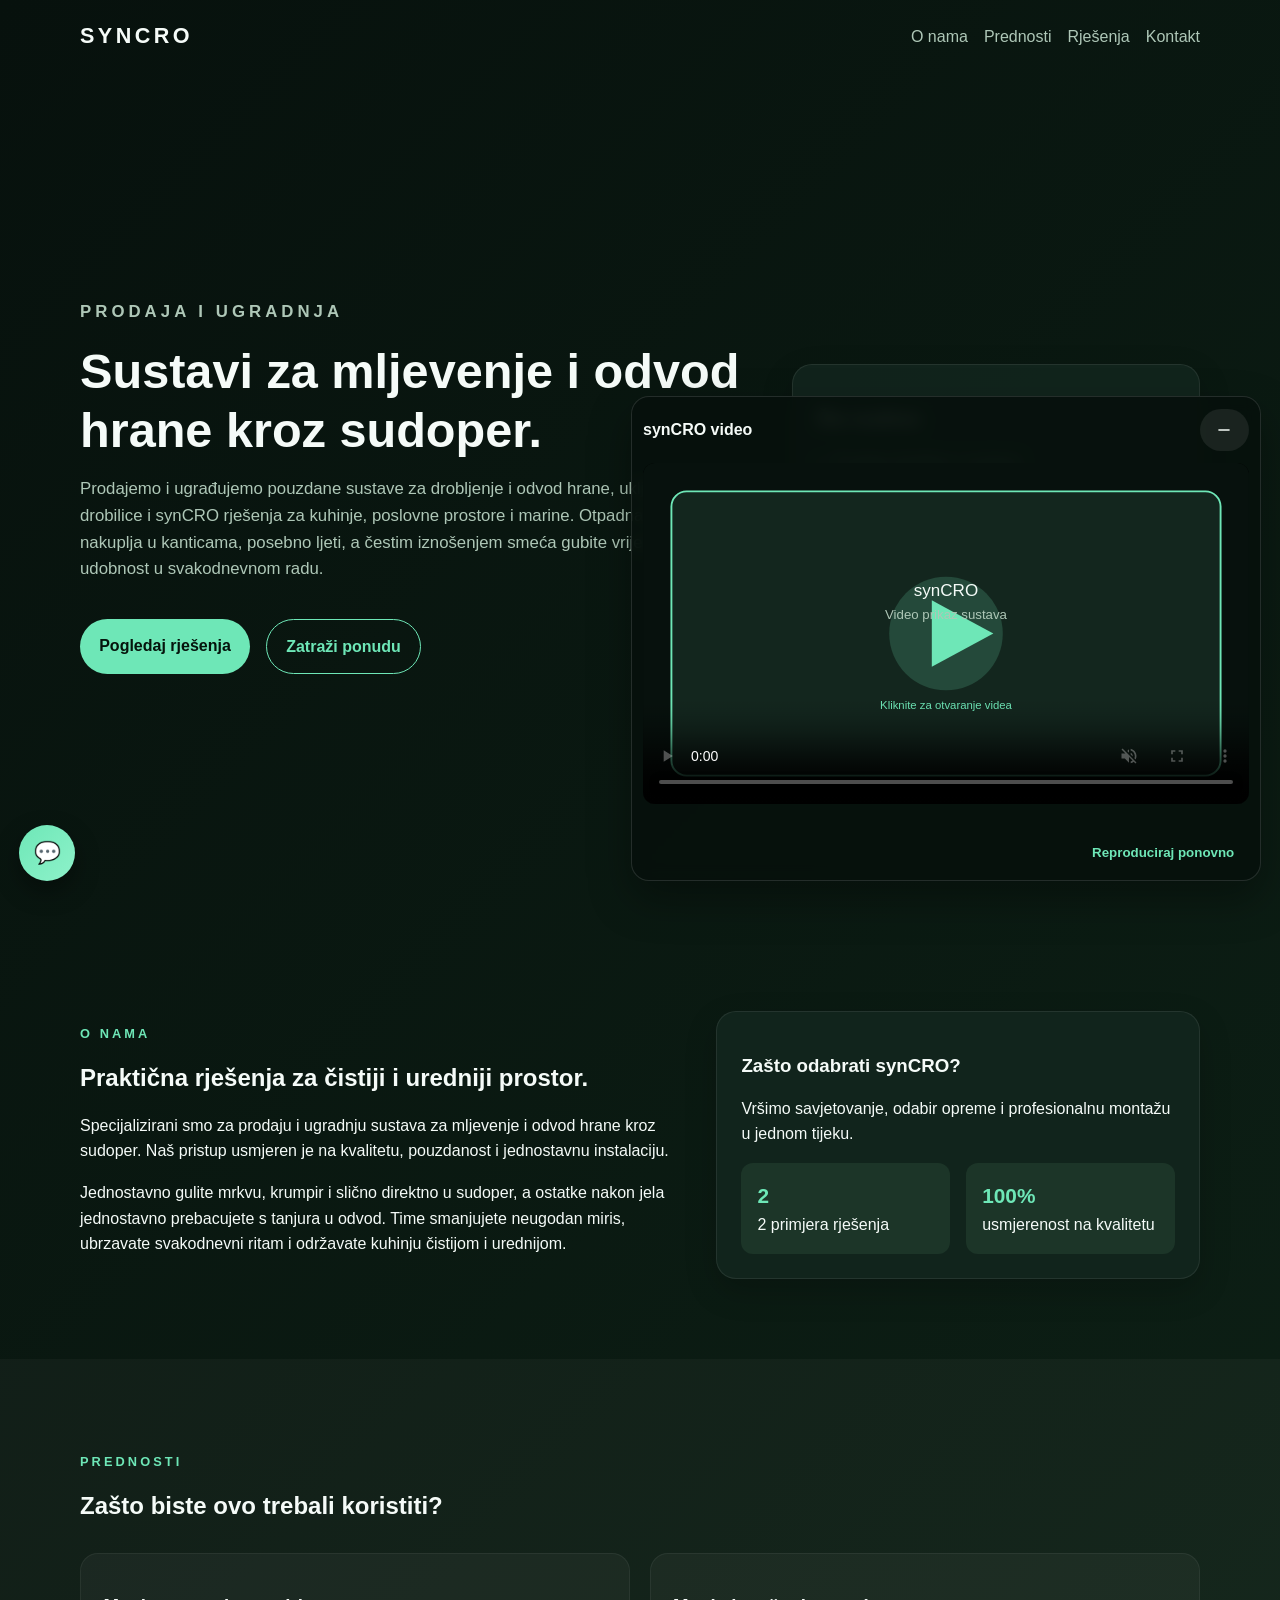
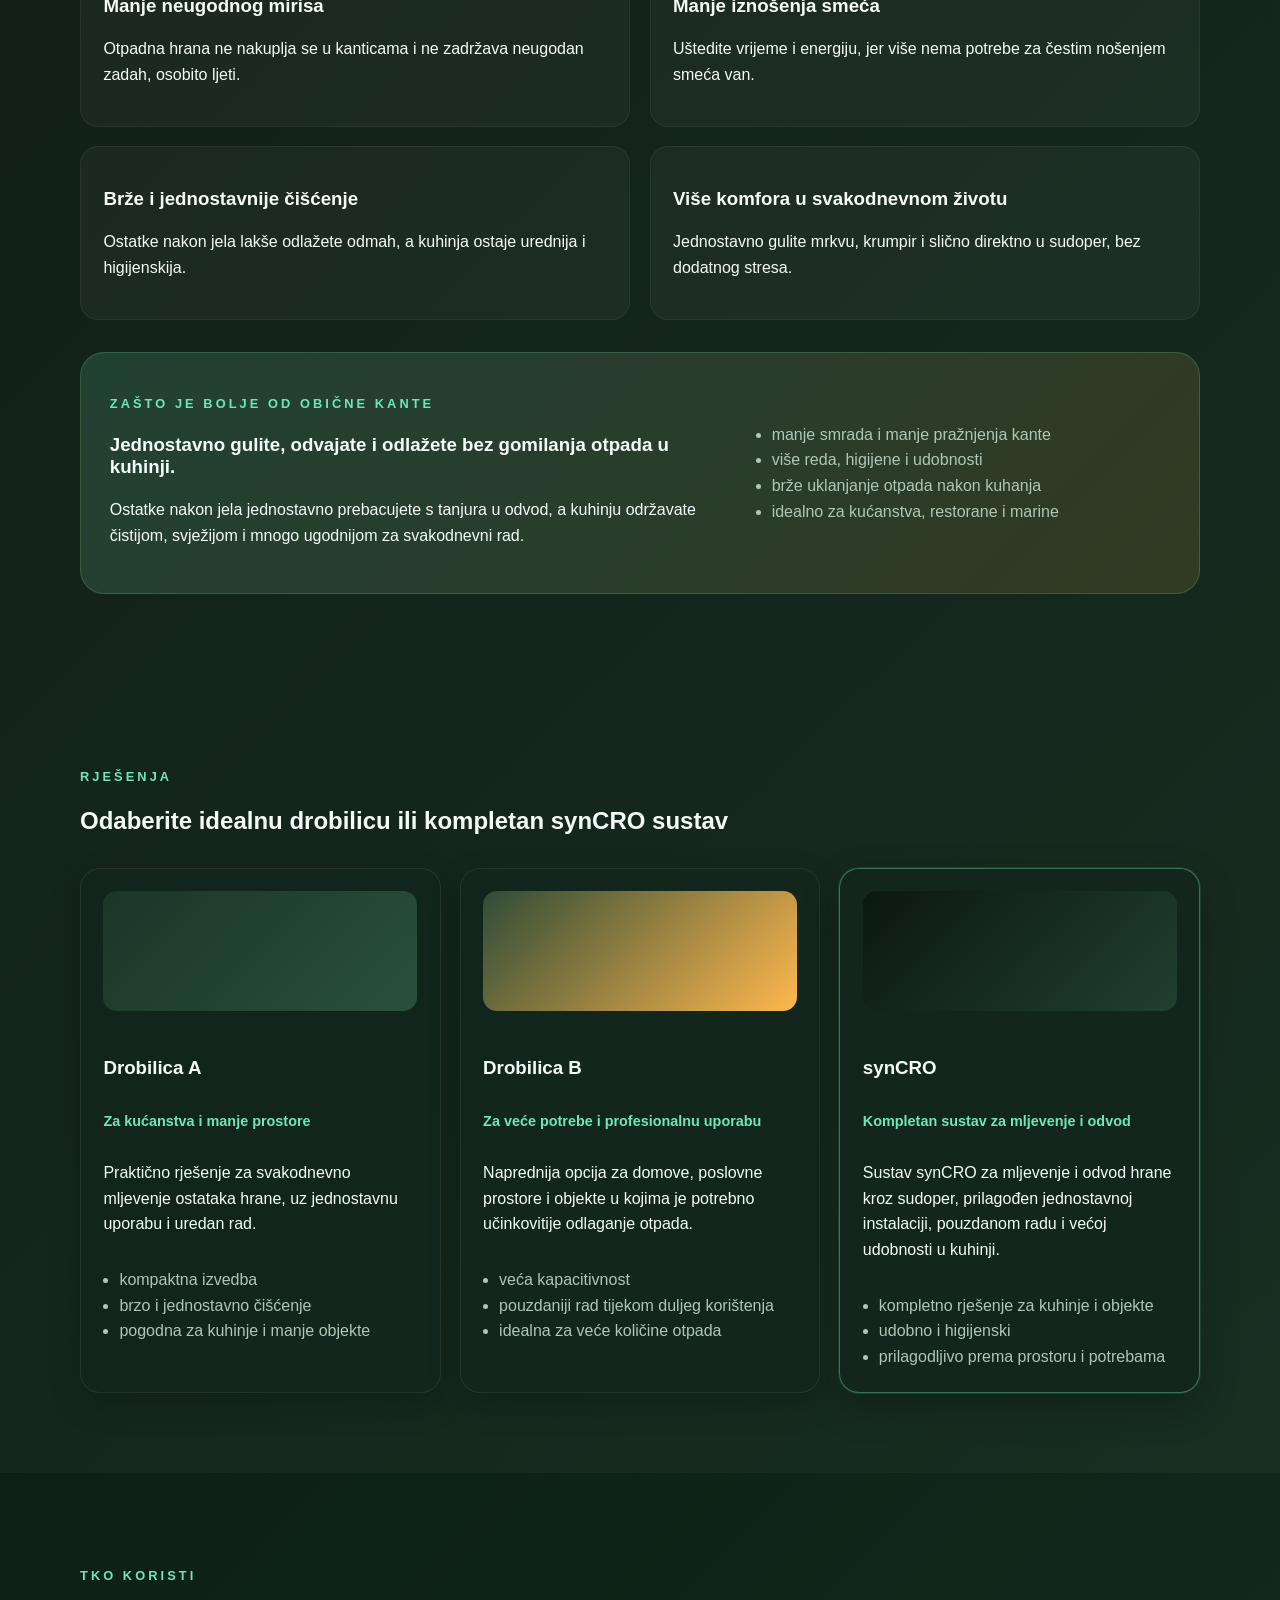
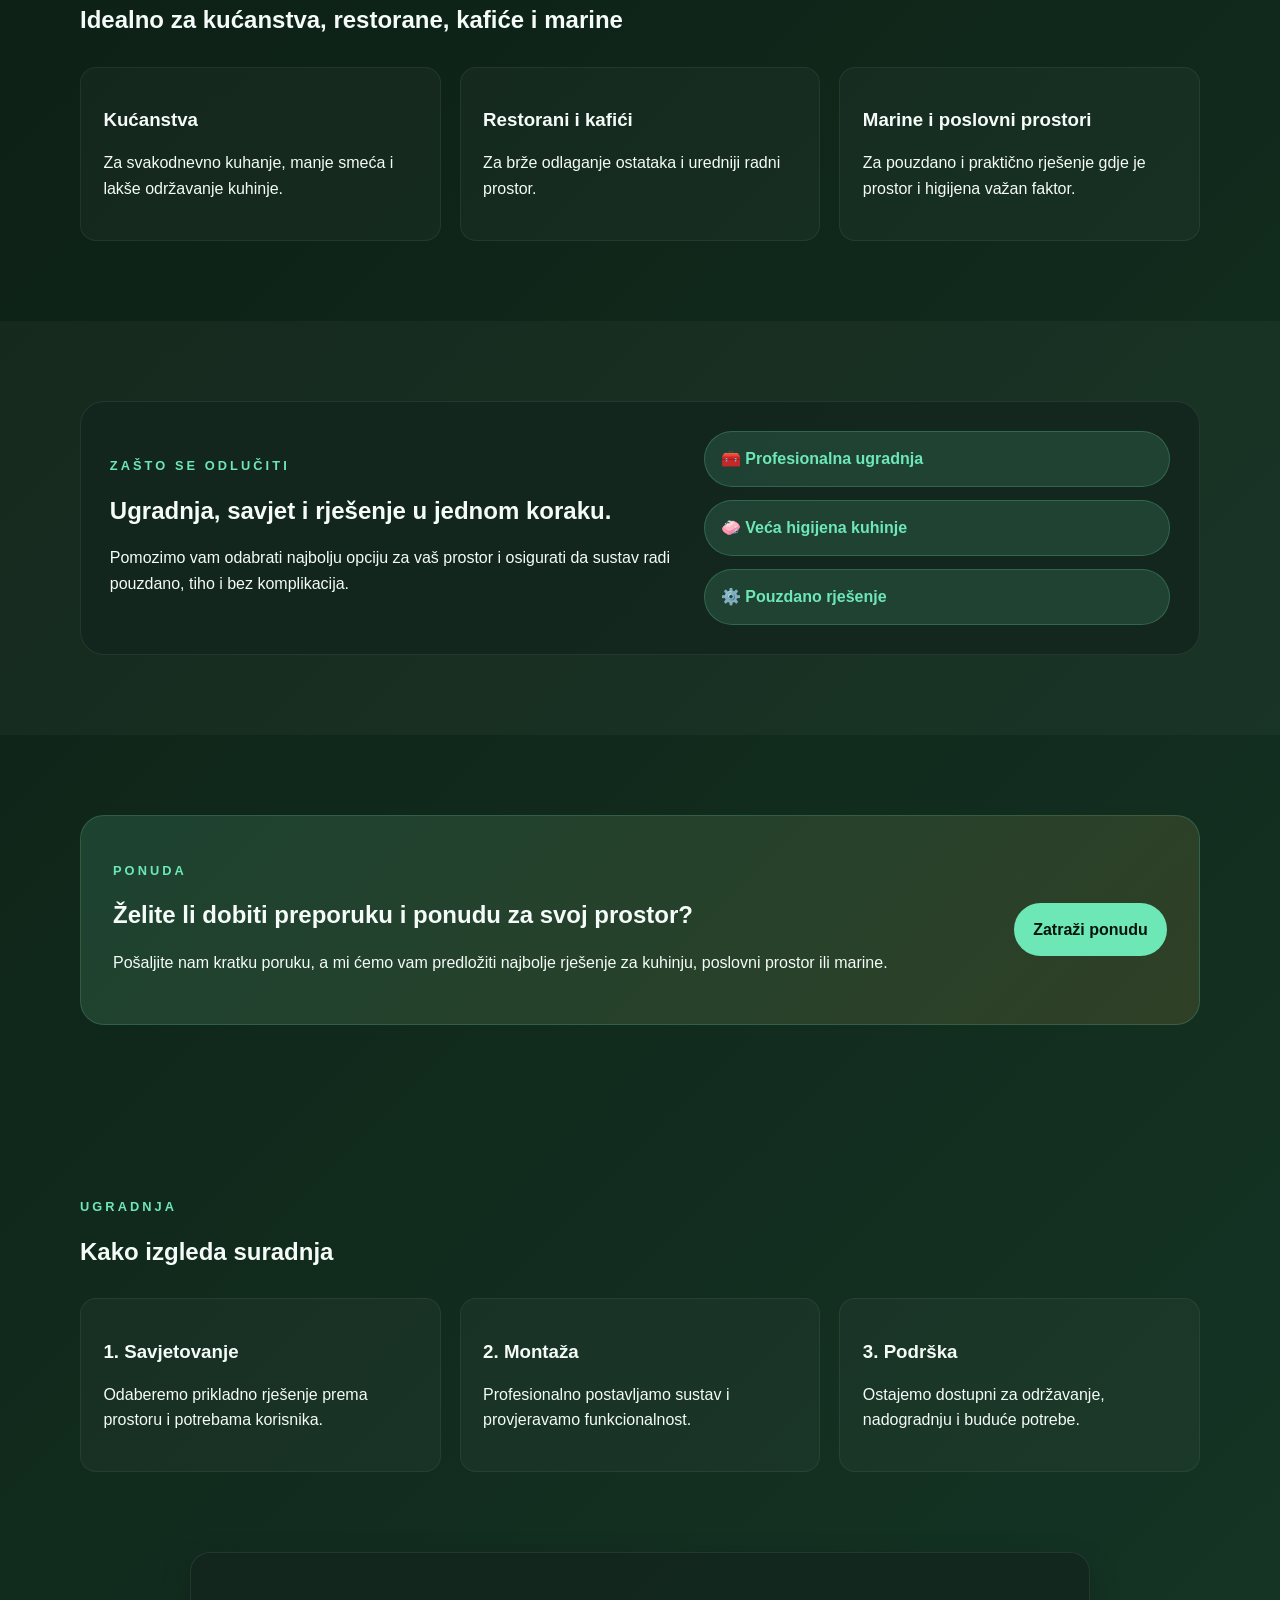
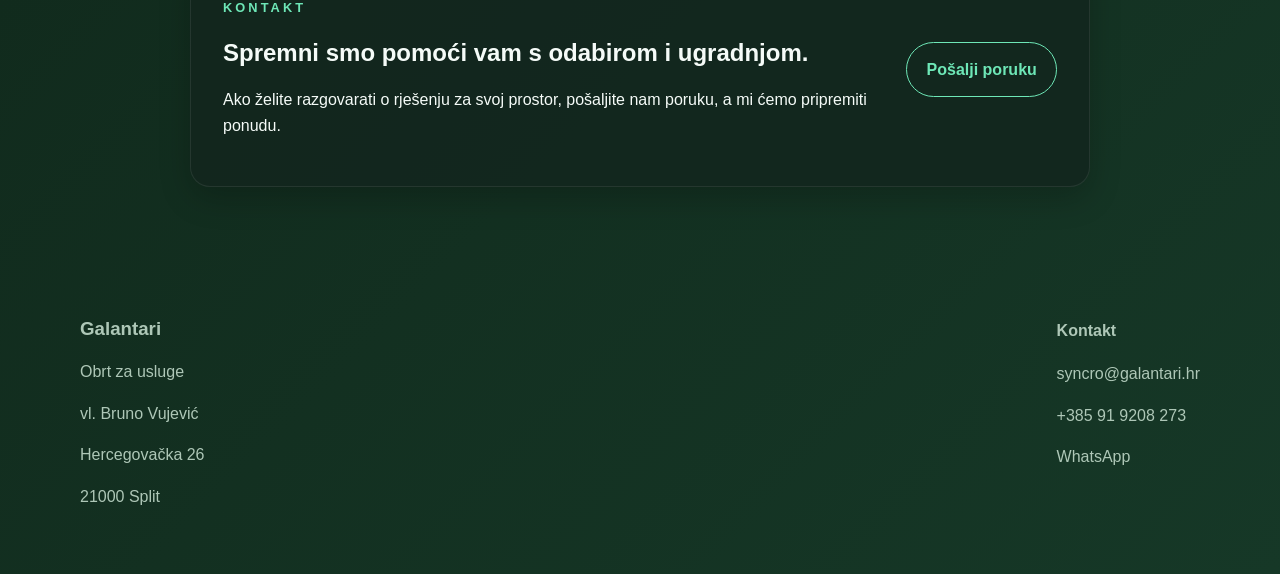
==== index.html @ 3fbb3238 "Redesign floating chat widget as expandable support panel and sync video widget" ====
<!DOCTYPE html>
<html lang="hr">
  <head>
    <meta charset="UTF-8" />
    <meta name="viewport" content="width=device-width, initial-scale=1.0" />
    <meta
      name="description"
      content="synCRO — prodaja i ugradnja sistema za mljevenje i odvod hrane kroz sudoper."
    />
    <meta http-equiv="refresh" content="0; url=./syncro/" />
    <link rel="canonical" href="https://galantari.hr/syncro/" />
    <meta http-equiv="Cache-Control" content="no-cache, no-store, must-revalidate" />
    <meta http-equiv="Pragma" content="no-cache" />
    <meta http-equiv="Expires" content="0" />
    <title>synCRO | Sistemi za mljevenje i odvod hrane</title>
    <link rel="icon" type="image/svg+xml" href="favicon.svg" />
    <link rel="stylesheet" href="styles.css?v=20260803" />
    <script src="script.js?v=20260803" defer></script>
  </head>
  <body>
    <header class="hero">
      <nav class="nav container">
        <a href="#top" class="brand">synCRO</a>
        <div class="nav-links">
          <a href="#o-nama">O nama</a>
          <a href="#prednosti">Prednosti</a>
          <a href="#rjesenja">Rješenja</a>
          <a href="#kontakt">Kontakt</a>
        </div>
      </nav>

      <div class="container hero-content" id="top">
        <div class="hero-copy">
          <p class="eyebrow">Prodaja i ugradnja</p>
          <h1>Sustavi za mljevenje i odvod hrane kroz sudoper.</h1>
          <p>
            Prodajemo i ugrađujemo pouzdane sustave za drobljenje i odvod hrane,
            uključujući drobilice i synCRO rješenja za kuhinje, poslovne prostore i marine.
            Otpadna hrana brzo se nakuplja u kanticama, posebno ljeti, a čestim iznošenjem smeća
            gubite vrijeme, red i udobnost u svakodnevnom radu.
          </p>
          <div class="hero-actions">
            <a href="#rjesenja" class="btn btn-primary">Pogledaj rješenja</a>
            <a href="#kontakt" class="btn btn-secondary">Zatraži ponudu</a>
          </div>
        </div>

        <div class="hero-card">
          <h3>Što nudimo</h3>
          <ul>
            <li>Prodaja drobilica i sustava</li>
            <li>Profesionalna ugradnja</li>
            <li>Prilagođena rješenja za sudoper</li>
            <li>Podrška i održavanje</li>
          </ul>
        </div>
      </div>
    </header>

    <main>
      <div class="floating-video-card" aria-label="Video prikaz synCRO sustava">
        <div class="floating-video-header">
          <span>synCRO video</span>
          <button class="video-toggle-btn" type="button" aria-label="Minimiziraj video">
            <svg viewBox="0 0 24 24" width="20" height="20" aria-hidden="true">
              <path d="M6 12h12" stroke="currentColor" stroke-width="2" stroke-linecap="round"/>
            </svg>
          </button>
        </div>
        <div class="floating-video-body">
          <video controls playsinline preload="auto" autoplay muted poster="media/syncro-poster.svg">
            <source src="media/syncro.mp4" type="video/mp4" />
            Vaš preglednik ne podržava prikaz videa.
          </video>
          <div class="video-actions">
            <button class="video-replay-btn btn btn-secondary" type="button">Reproduciraj ponovno</button>
          </div>
        </div>
      </div>

      <section class="section" id="o-nama">
        <div class="container section-grid">
          <div>
            <p class="eyebrow">O nama</p>
            <h2>Praktična rješenja za čistiji i uredniji prostor.</h2>
            <p>
              Specijalizirani smo za prodaju i ugradnju sustava za mljevenje i odvod hrane kroz sudoper.
              Naš pristup usmjeren je na kvalitetu, pouzdanost i jednostavnu instalaciju.
            </p>
            <p>
              Jednostavno gulite mrkvu, krumpir i slično direktno u sudoper, a ostatke nakon jela jednostavno prebacujete s tanjura u odvod.
              Time smanjujete neugodan miris, ubrzavate svakodnevni ritam i održavate kuhinju čistijom i urednijom.
            </p>
          </div>

          <div class="info-box">
            <h3>Zašto odabrati synCRO?</h3>
            <p>Vršimo savjetovanje, odabir opreme i profesionalnu montažu u jednom tijeku.</p>
            <div class="stats">
              <div>
                <strong>2</strong>
                <span>2 primjera rješenja</span>
              </div>
              <div>
                <strong>100%</strong>
                <span>usmjerenost na kvalitetu</span>
              </div>
            </div>
          </div>
        </div>
      </section>

      <section class="section alt" id="prednosti">
        <div class="container">
          <p class="eyebrow">Prednosti</p>
          <h2>Zašto biste ovo trebali koristiti?</h2>
          <div class="benefit-grid">
            <article class="benefit-card">
              <h3>Manje neugodnog mirisa</h3>
              <p>Otpadna hrana ne nakuplja se u kanticama i ne zadržava neugodan zadah, osobito ljeti.</p>
            </article>
            <article class="benefit-card">
              <h3>Manje iznošenja smeća</h3>
              <p>Uštedite vrijeme i energiju, jer više nema potrebe za čestim nošenjem smeća van.</p>
            </article>
            <article class="benefit-card">
              <h3>Brže i jednostavnije čišćenje</h3>
              <p>Ostatke nakon jela lakše odlažete odmah, a kuhinja ostaje urednija i higijenskija.</p>
            </article>
            <article class="benefit-card">
              <h3>Više komfora u svakodnevnom životu</h3>
              <p>Jednostavno gulite mrkvu, krumpir i slično direktno u sudoper, bez dodatnog stresa.</p>
            </article>
          </div>

          <div class="highlight-box">
            <div>
              <p class="eyebrow">Zašto je bolje od obične kante</p>
              <h3>Jednostavno gulite, odvajate i odlažete bez gomilanja otpada u kuhinji.</h3>
              <p>Ostatke nakon jela jednostavno prebacujete s tanjura u odvod, a kuhinju održavate čistijom, svježijom i mnogo ugodnijom za svakodnevni rad.</p>
            </div>
            <ul>
              <li>manje smrada i manje pražnjenja kante</li>
              <li>više reda, higijene i udobnosti</li>
              <li>brže uklanjanje otpada nakon kuhanja</li>
              <li>idealno za kućanstva, restorane i marine</li>
            </ul>
          </div>
        </div>
      </section>

      <section class="section alt" id="rjesenja">
        <div class="container">
          <p class="eyebrow">Rješenja</p>
          <h2>Odaberite idealnu drobilicu ili kompletan synCRO sustav</h2>
          <div class="cards">
            <article class="card product-card">
              <div class="card-visual"></div>
              <h3>Drobilica A</h3>
              <p class="product-tag">Za kućanstva i manje prostore</p>
              <p>Praktično rješenje za svakodnevno mljevenje ostataka hrane, uz jednostavnu uporabu i uredan rad.</p>
              <ul>
                <li>kompaktna izvedba</li>
                <li>brzo i jednostavno čišćenje</li>
                <li>pogodna za kuhinje i manje objekte</li>
              </ul>
            </article>

            <article class="card product-card">
              <div class="card-visual accent"></div>
              <h3>Drobilica B</h3>
              <p class="product-tag">Za veće potrebe i profesionalnu uporabu</p>
              <p>Naprednija opcija za domove, poslovne prostore i objekte u kojima je potrebno učinkovitije odlaganje otpada.</p>
              <ul>
                <li>veća kapacitivnost</li>
                <li>pouzdaniji rad tijekom duljeg korištenja</li>
                <li>idealna za veće količine otpada</li>
              </ul>
            </article>

            <article class="card product-card featured">
              <div class="card-visual dark"></div>
              <h3>synCRO</h3>
              <p class="product-tag">Kompletan sustav za mljevenje i odvod</p>
              <p>Sustav synCRO za mljevenje i odvod hrane kroz sudoper, prilagođen jednostavnoj instalaciji, pouzdanom radu i većoj udobnosti u kuhinji.</p>
              <ul>
                <li>kompletno rješenje za kuhinje i objekte</li>
                <li>udobno i higijenski</li>
                <li>prilagodljivo prema prostoru i potrebama</li>
              </ul>
            </article>
          </div>
        </div>
      </section>

      <section class="section">
        <div class="container">
          <p class="eyebrow">Tko koristi</p>
          <h2>Idealno za kućanstva, restorane, kafiće i marine</h2>
          <div class="steps">
            <div class="step">
              <h3>Kućanstva</h3>
              <p>Za svakodnevno kuhanje, manje smeća i lakše održavanje kuhinje.</p>
            </div>
            <div class="step">
              <h3>Restorani i kafići</h3>
              <p>Za brže odlaganje ostataka i uredniji radni prostor.</p>
            </div>
            <div class="step">
              <h3>Marine i poslovni prostori</h3>
              <p>Za pouzdano i praktično rješenje gdje je prostor i higijena važan faktor.</p>
            </div>
          </div>
        </div>
      </section>

      <section class="section alt">
        <div class="container quote-strip">
          <div class="quote-copy">
            <p class="eyebrow">Zašto se odlučiti</p>
            <h2>Ugradnja, savjet i rješenje u jednom koraku.</h2>
            <p>Pomozimo vam odabrati najbolju opciju za vaš prostor i osigurati da sustav radi pouzdano, tiho i bez komplikacija.</p>
          </div>
          <div class="quote-badges">
            <div class="badge">🧰 Profesionalna ugradnja</div>
            <div class="badge">🧼 Veća higijena kuhinje</div>
            <div class="badge">⚙️ Pouzdano rješenje</div>
          </div>
        </div>
      </section>

      <section class="section">
        <div class="container offer-box">
          <div>
            <p class="eyebrow">Ponuda</p>
            <h2>Želite li dobiti preporuku i ponudu za svoj prostor?</h2>
            <p>Pošaljite nam kratku poruku, a mi ćemo vam predložiti najbolje rješenje za kuhinju, poslovni prostor ili marine.</p>
          </div>
          <a href="mailto:kontakt@syncro.hr" class="btn btn-primary">Zatraži ponudu</a>
        </div>
      </section>

      <section class="section">
        <div class="container">
          <p class="eyebrow">Ugradnja</p>
          <h2>Kako izgleda suradnja</h2>
          <div class="steps">
            <div class="step">
              <h3>1. Savjetovanje</h3>
              <p>Odaberemo prikladno rješenje prema prostoru i potrebama korisnika.</p>
            </div>
            <div class="step">
              <h3>2. Montaža</h3>
              <p>Profesionalno postavljamo sustav i provjeravamo funkcionalnost.</p>
            </div>
            <div class="step">
              <h3>3. Podrška</h3>
              <p>Ostajemo dostupni za održavanje, nadogradnju i buduće potrebe.</p>
            </div>
          </div>
        </div>
      </section>

      <section class="section cta-section">
        <div class="container cta-box">
          <div>
            <p class="eyebrow">Kontakt</p>
            <h2>Spremni smo pomoći vam s odabirom i ugradnjom.</h2>
            <p>
              Ako želite razgovarati o rješenju za svoj prostor, pošaljite nam poruku, a mi ćemo pripremiti ponudu.
            </p>
          </div>
          <a href="mailto:kontakt@syncro.hr" class="btn btn-secondary">Pošalji poruku</a>
        </div>
      </section>
    </main>

    <footer class="footer" id="kontakt">
      <div class="container footer-content">
        <div>
          <h3>Galantari</h3>
          <p>Obrt za usluge</p>
          <p>vl. Bruno Vujević</p>
          <p>Hercegovačka 26</p>
          <p>21000 Split</p>
        </div>
        <div>
          <h4>Kontakt</h4>
          <p><a href="mailto:syncro@galantari.hr">syncro@galantari.hr</a></p>
          <p><a href="tel:+385919208273">+385 91 9208 273</a></p>
          <p><a href="https://wa.me/385919208273" target="_blank" rel="noopener">WhatsApp</a></p>
        </div>
      </div>
    </footer>
<!-- PLUTAJUĆI CHAT WIDGET (LIJEVO) -->
    <div id="chat-widget">
      <div id="chat-panel" aria-hidden="true">
        <div id="chat-header">
          <span>Galantari pomoćnik</span>
          <button id="chat-close" type="button" aria-label="Zatvori chat">✕</button>
        </div>
        <div id="chat-body">
          <p>Pozdrav! Kako vam mogu pomoći?</p>
        </div>
        <div id="chat-input-row">
          <input id="chat-input" type="text" placeholder="Napiši poruku..." />
          <button id="chat-send" type="button">➤</button>
        </div>
      </div>
      <button id="chat-toggle" type="button" aria-label="Otvori chat">💬</button>
    </div>
  </body>
</html>
---- styles.css ----
:root {
  --bg: #07110d;
  --surface: #13261e;
  --surface-2: #1c3528;
  --text: #f5fbf8;
  --muted: #aec7b7;
  --accent: #6ee7b7;
  --accent-2: #ffb84d;
}

* {
  box-sizing: border-box;
}

html {
  scroll-behavior: smooth;
}

body {
  margin: 0;
  font-family: Arial, Helvetica, sans-serif;
  color: var(--text);
  line-height: 1.6;
  background: linear-gradient(135deg, var(--bg), #0e2317 55%, #163827);
}

a {
  color: inherit;
  text-decoration: none;
}

.container {
  width: min(1120px, calc(100% - 2rem));
  margin: 0 auto;
}

.hero {
  min-height: 100vh;
  padding-bottom: 3rem;
}

.nav {
  display: flex;
  justify-content: space-between;
  align-items: center;
  padding: 1.2rem 0;
}

.brand {
  font-size: 1.35rem;
  font-weight: 700;
  letter-spacing: 0.16em;
  text-transform: uppercase;
}

.nav-links {
  display: flex;
  gap: 1rem;
  align-items: center;
  flex-wrap: wrap;
  color: var(--muted);
}

.nav-links a:hover,
.footer a:hover {
  color: var(--accent);
}

.hero-content {
  display: grid;
  grid-template-columns: 1.25fr 0.75fr;
  gap: 2rem;
  align-items: center;
  min-height: calc(100vh - 90px);
}

.eyebrow {
  text-transform: uppercase;
  letter-spacing: 0.24em;
  font-size: 0.8rem;
  color: var(--accent);
  font-weight: 700;
}

h1,
h2,
h3,
h4 {
  line-height: 1.2;
}

h1 {
  font-size: clamp(2.1rem, 3.8vw, 3.6rem);
  margin: 0.4rem 0 1rem;
}

.hero-copy p {
  color: var(--muted);
  font-size: 1.05rem;
  max-width: 680px;
}

.hero-actions {
  display: flex;
  gap: 1rem;
  flex-wrap: wrap;
}

.btn {
  display: inline-block;
  margin-top: 1.2rem;
  padding: 0.85rem 1.2rem;
  border-radius: 999px;
  font-weight: 700;
  transition: transform 0.2s ease, background 0.2s ease;
}

.btn:hover {
  transform: translateY(-2px);
}

.btn-primary {
  background: var(--accent);
  color: #05140c;
}

.btn-secondary {
  background: transparent;
  border: 1px solid var(--accent);
  color: var(--accent);
}

.hero-card,
.info-box,
.card,
.cta-box {
  background: rgba(19, 38, 30, 0.88);
  border: 1px solid rgba(255, 255, 255, 0.08);
  box-shadow: 0 12px 32px rgba(0, 0, 0, 0.2);
  border-radius: 20px;
}

.hero-card {
  padding: 1.5rem;
}

.hero-card ul {
  padding-left: 1rem;
  color: var(--muted);
}

.section {
  padding: 5rem 0;
}

.alt {
  background: rgba(255, 255, 255, 0.03);
}

.section-grid {
  display: grid;
  grid-template-columns: 1fr 0.8fr;
  gap: 2rem;
}

.info-box {
  padding: 1.5rem;
}

.stats {
  display: grid;
  grid-template-columns: repeat(2, 1fr);
  gap: 1rem;
  margin-top: 1rem;
}

.stats div {
  padding: 1rem;
  border-radius: 12px;
  background: var(--surface-2);
}

.stats strong {
  display: block;
  font-size: 1.3rem;
  color: var(--accent);
}

.cards {
  display: grid;
  grid-template-columns: repeat(3, 1fr);
  gap: 1.2rem;
  margin-top: 2rem;
}

.benefit-grid {
  display: grid;
  grid-template-columns: repeat(2, 1fr);
  gap: 1.2rem;
  margin-top: 2rem;
}

.benefit-card {
  padding: 1.4rem;
  background: rgba(255, 255, 255, 0.04);
  border: 1px solid rgba(255, 255, 255, 0.06);
  border-radius: 18px;
}

.highlight-box {
  margin-top: 2rem;
  padding: 1.8rem;
  border-radius: 24px;
  background: linear-gradient(135deg, rgba(110, 231, 183, 0.16), rgba(255, 184, 77, 0.12));
  border: 1px solid rgba(110, 231, 183, 0.2);
  display: grid;
  grid-template-columns: 1.2fr 0.8fr;
  gap: 1.5rem;
  align-items: center;
}

.highlight-box ul {
  margin: 0;
  padding-left: 1rem;
  color: var(--muted);
}

.card {
  padding: 1.4rem;
}

.product-card {
  display: flex;
  flex-direction: column;
  gap: 0.7rem;
}

.product-card ul {
  margin: 0.2rem 0 0;
  padding-left: 1rem;
  color: var(--muted);
}

.product-tag {
  font-size: 0.9rem;
  color: var(--accent);
  font-weight: 700;
  margin: 0;
}

.featured {
  border-color: rgba(110, 231, 183, 0.4);
  box-shadow: 0 0 0 1px rgba(110, 231, 183, 0.12), 0 14px 38px rgba(0, 0, 0, 0.24);
}

.card-visual {
  height: 120px;
  border-radius: 14px;
  margin-bottom: 1rem;
  background: linear-gradient(135deg, var(--surface-2), #29513a);
}

.card-visual.accent {
  background: linear-gradient(135deg, #2f4b37, var(--accent-2));
}

.card-visual.dark {
  background: linear-gradient(135deg, #0d1712, #204030);
}

.steps {
  display: grid;
  grid-template-columns: repeat(3, 1fr);
  gap: 1.2rem;
  margin-top: 2rem;
}

.step {
  padding: 1.4rem;
  background: rgba(255, 255, 255, 0.03);
  border: 1px solid rgba(255, 255, 255, 0.06);
  border-radius: 16px;
}

.quote-strip {
  display: grid;
  grid-template-columns: 1.1fr 0.9fr;
  gap: 1.5rem;
  align-items: center;
  padding: 1.8rem;
  border-radius: 24px;
  background: rgba(19, 38, 30, 0.88);
  border: 1px solid rgba(255, 255, 255, 0.08);
}

.floating-video-card {
  position: fixed !important;
  right: 1.2rem !important;
  bottom: 1.2rem !important;
  width: min(630px, calc(100% - 2rem));
  max-width: 630px;
  z-index: 9999 !important;
  padding: 0.7rem;
  background: rgba(7, 17, 13, 0.92);
  border: 1px solid rgba(255, 255, 255, 0.12);
  border-radius: 18px;
  box-shadow: 0 18px 42px rgba(0, 0, 0, 0.34);
  backdrop-filter: blur(8px);
  overflow: hidden;
}

.floating-video-header {
  display: flex;
  justify-content: space-between;
  align-items: center;
  gap: 1rem;
  margin-bottom: 0.8rem;
  color: var(--text);
  font-weight: 700;
}

.video-toggle-btn,
.video-replay-btn {
  border: none;
  cursor: pointer;
  border-radius: 999px;
  padding: 0.55rem 0.9rem;
  font-weight: 700;
}

.video-toggle-btn {
  background: rgba(255, 255, 255, 0.08);
  color: var(--text);
  min-width: 42px;
  min-height: 42px;
  display: inline-flex;
  align-items: center;
  justify-content: center;
  touch-action: manipulation;
  -webkit-tap-highlight-color: transparent;
}

.video-toggle-btn svg {
  display: block;
}

.video-toggle-btn:hover,
.video-replay-btn:hover {
  background: rgba(110, 231, 183, 0.16);
}

.floating-video-card.collapsed .video-toggle-btn {
  visibility: visible;
  opacity: 1;
}

.floating-video-card.collapsed .floating-video-header {
  justify-content: center;
}

.floating-video-body {
  display: grid;
  gap: 0.8rem;
}

.floating-video-card video {
  display: block;
  width: 100%;
  border-radius: 12px;
  background: #000;
}

.video-actions {
  display: flex;
  justify-content: flex-end;
}

.floating-video-card.collapsed {
  width: 72px;
  min-height: 72px;
  max-width: 72px;
  padding: 0.5rem;
  cursor: pointer;
}

.floating-video-card.collapsed .floating-video-header {
  justify-content: center;
}

.floating-video-card.collapsed .floating-video-body {
  display: none;
}

.floating-video-card.collapsed .video-toggle-btn {
  transform: rotate(0deg);
}

.quote-badges {
  display: grid;
  gap: 0.8rem;
}

.badge {
  padding: 0.9rem 1rem;
  border-radius: 999px;
  background: rgba(110, 231, 183, 0.14);
  border: 1px solid rgba(110, 231, 183, 0.22);
  font-weight: 700;
  color: var(--accent);
}

.offer-box {
  padding: 2rem;
  border-radius: 24px;
  background: linear-gradient(135deg, rgba(110, 231, 183, 0.15), rgba(255, 184, 77, 0.12));
  border: 1px solid rgba(110, 231, 183, 0.18);
  display: flex;
  justify-content: space-between;
  align-items: center;
  gap: 1.5rem;
  flex-wrap: wrap;
}

.cta-section {
  padding-top: 0;
}

.cta-box {
  padding: 2rem;
  display: flex;
  justify-content: center;
  align-items: center;
  gap: 1.5rem;
  flex-wrap: wrap;
  text-align: left;
  max-width: 900px;
  margin: 0 auto;
}

.cta-box > div {
  flex: 1 1 420px;
  max-width: 660px;
}

.cta-box .btn-secondary {
  margin-top: 0;
  align-self: center;
  white-space: nowrap;
}

.footer {
  padding: 2rem 0 3rem;
  color: var(--muted);
}

.footer-content {
  display: flex;
  justify-content: space-between;
  gap: 2rem;
}

@media (max-width: 860px) {
  .hero-content,
  .section-grid,
.cards,
  .benefit-grid,
  .steps,
  .highlight-box,
  .quote-strip {
    grid-template-columns: 1fr;
    display: grid;
  }

  .cta-box {
    justify-content: center;
  }
}

/* --- PLUTAJUĆI CHAT WIDGET (LIJEVO) --- */
#chat-widget {
  position: fixed !important;
  left: 1.2rem !important;
  bottom: 1.2rem !important;
  z-index: 10000 !important;
  display: flex;
  flex-direction: column;
  align-items: flex-start;
  gap: 0.8rem;
  pointer-events: none; /* Prazan prostor ne blokira klikove na stranici */
}

#chat-toggle {
  pointer-events: auto;
  border: 0;
  border-radius: 999px;
  width: 56px;
  height: 56px;
  font-size: 1.35rem;
  background: linear-gradient(135deg, var(--accent), #8ef2ca);
  color: #05140c;
  box-shadow: 0 10px 24px rgba(0, 0, 0, 0.38);
  cursor: pointer;
  transition: transform 0.2s ease, box-shadow 0.2s ease;
  display: flex;
  align-items: center;
  justify-content: center;
  touch-action: manipulation;
  -webkit-tap-highlight-color: transparent;
}

#chat-toggle:hover {
  transform: translateY(-2px);
  box-shadow: 0 14px 30px rgba(0, 0, 0, 0.45);
}

#chat-panel {
  width: min(350px, calc(100vw - 2.4rem));
  background: rgba(19, 38, 30, 0.95);
  border: 1px solid rgba(255, 255, 255, 0.12);
  border-radius: 18px;
  box-shadow: 0 18px 42px rgba(0, 0, 0, 0.4);
  backdrop-filter: blur(8px);
  overflow: hidden;
  transform-origin: bottom left;
  transform: scale(0.85) translateY(10px);
  opacity: 0;
  pointer-events: none;
  transition: transform 0.25s cubic-bezier(0.16, 1, 0.3, 1), opacity 0.2s ease;
}

#chat-widget.open #chat-panel {
  transform: scale(1) translateY(0);
  opacity: 1;
  pointer-events: auto;
}

#chat-header {
  display: flex;
  justify-content: space-between;
  align-items: center;
  padding: 0.9rem 1rem;
  background: linear-gradient(135deg, var(--surface-2), #29513a);
  font-weight: 700;
  color: var(--text);
}

#chat-close {
  border: 0;
  background: transparent;
  color: var(--text);
  cursor: pointer;
  font-size: 1.1rem;
  opacity: 0.8;
  padding: 0.2rem;
  transition: opacity 0.2s ease;
}

#chat-close:hover {
  opacity: 1;
}

#chat-body {
  padding: 1rem;
  color: var(--muted);
  max-height: 320px;
  overflow-y: auto;
}

#chat-body p {
  margin: 0;
  font-size: 0.95rem;
}

#chat-input-row {
  display: flex;
  align-items: center;
  gap: 0.6rem;
  padding: 0.8rem 1rem 1rem;
  border-top: 1px solid rgba(255, 255, 255, 0.06);
}

#chat-input {
  flex: 1;
  border: 1px solid rgba(255, 255, 255, 0.14);
  border-radius: 999px;
  background: rgba(255, 255, 255, 0.06);
  color: var(--text);
  padding: 0.7rem 0.9rem;
  outline: none;
  font-size: 0.9rem;
}

#chat-input::placeholder {
  color: var(--muted);
}

#chat-send {
  border: 0;
  border-radius: 999px;
  padding: 0.7rem 1rem;
  background: var(--accent);
  color: #05140c;
  cursor: pointer;
  font-weight: 700;
  transition: background 0.2s ease;
}

#chat-send:hover {
  background: #8ef2ca;
}

@media (max-width: 600px) {
  .nav {
    flex-direction: column;
    align-items: flex-start;
    gap: 0.75rem;
  }

  .hero-actions,
  .stats,
  .footer-content {
    grid-template-columns: 1fr;
    display: grid;
  }
}
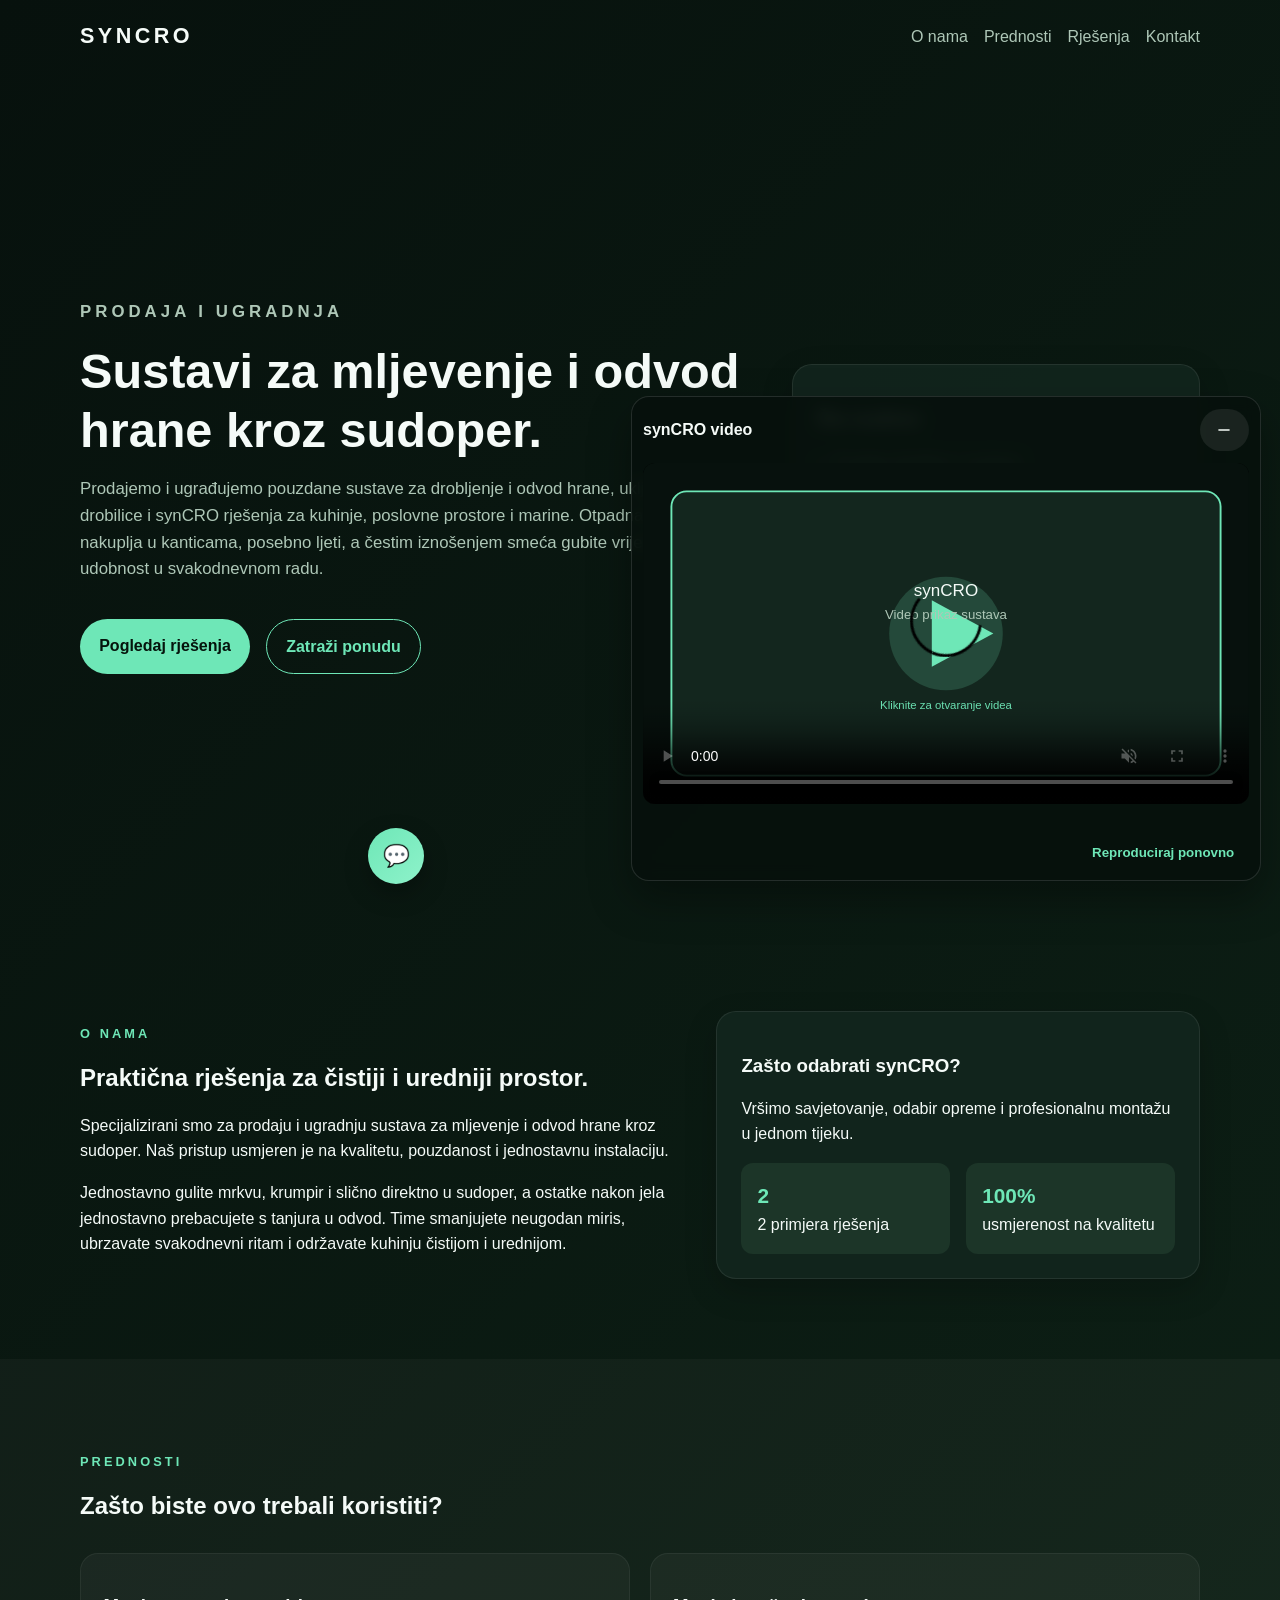
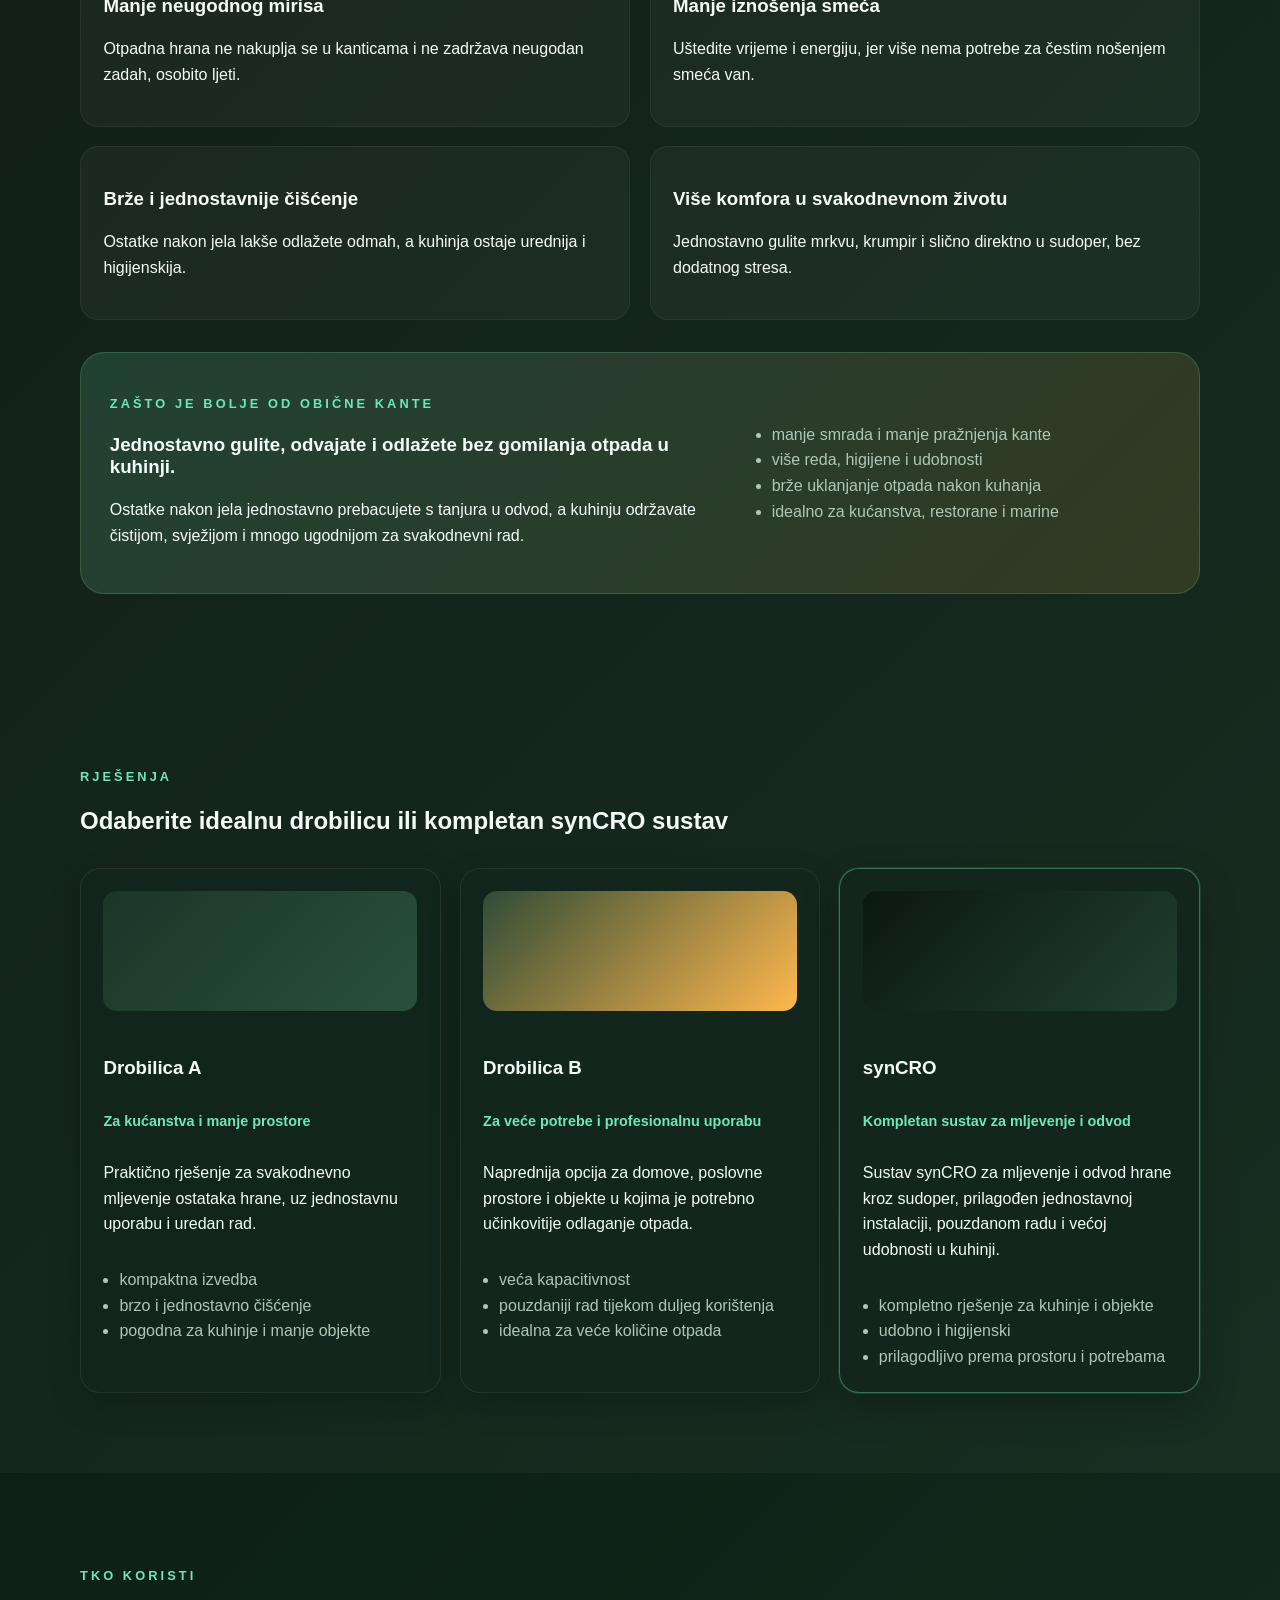
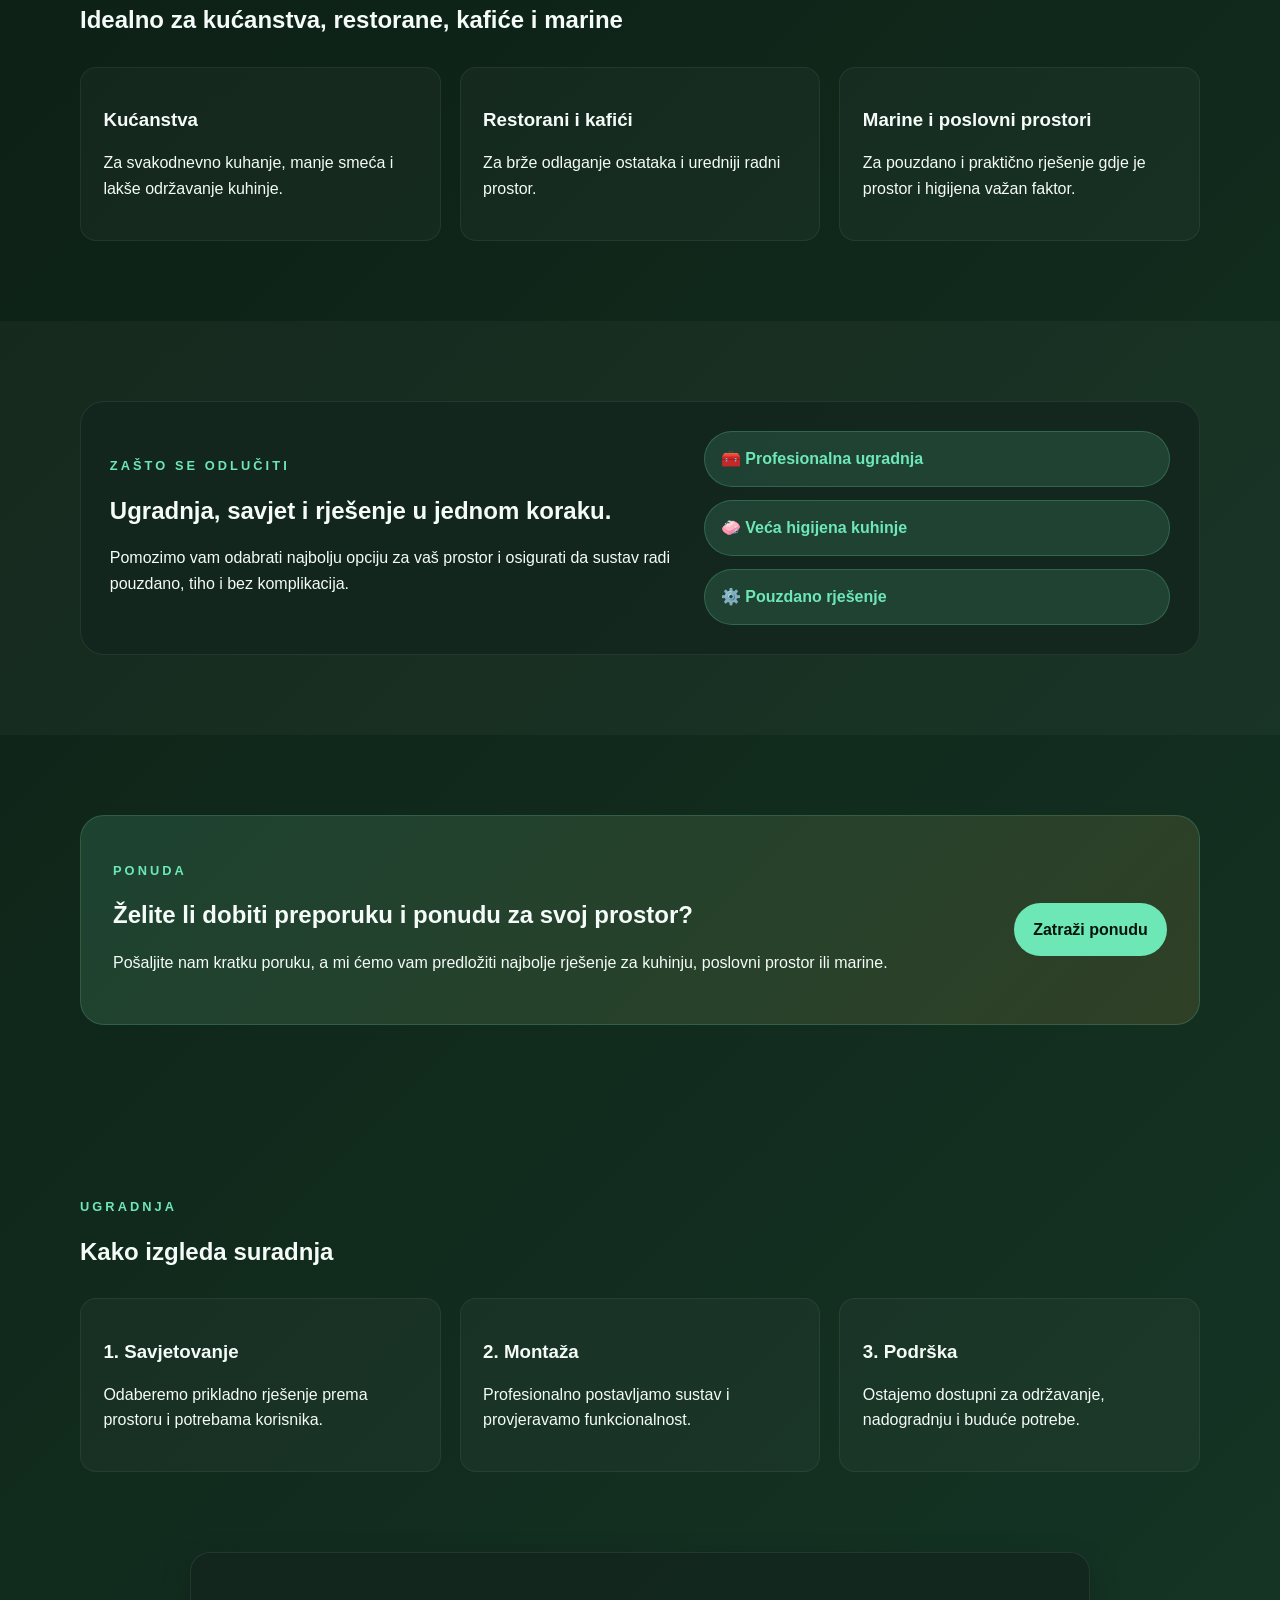
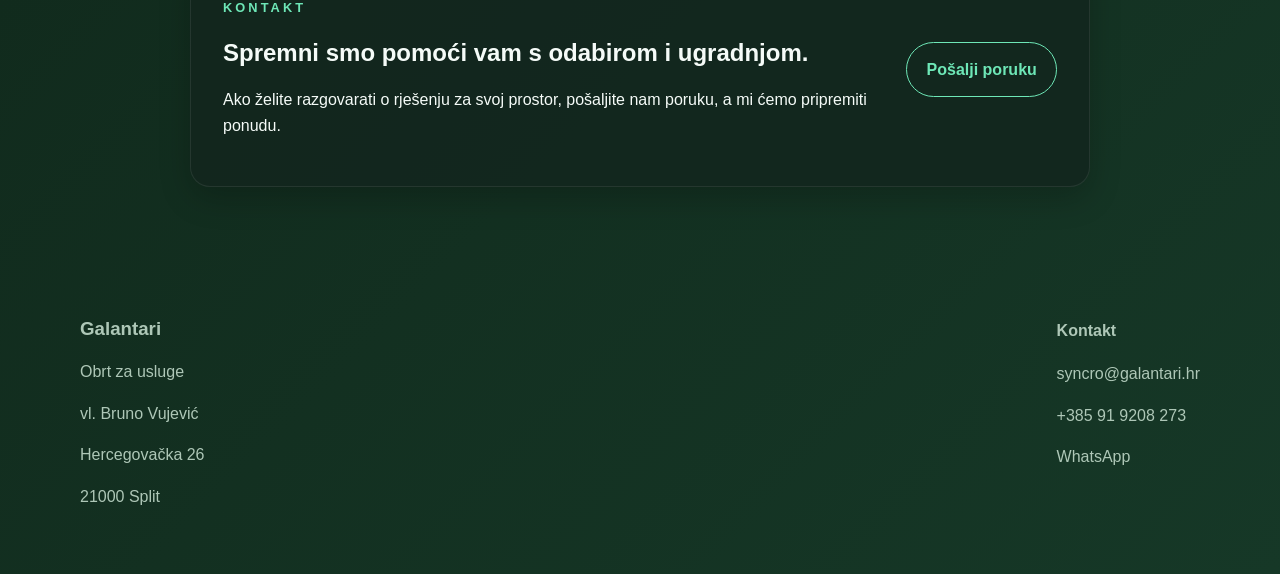
==== commit 353c0fff: "Align chat widget and video widget to parallel floating layout with inline chat script" ====
--- a/index.html
+++ b/index.html
@@ -292,15 +292,14 @@
         </div>
       </div>
     </footer>
-<!-- PLUTAJUĆI CHAT WIDGET (LIJEVO) -->
-    <div id="chat-widget">
+<div id="chat-widget">
       <div id="chat-panel" aria-hidden="true">
         <div id="chat-header">
-          <span>Galantari pomoćnik</span>
+          <strong>Galantari pomoćnik</strong>
           <button id="chat-close" type="button" aria-label="Zatvori chat">✕</button>
         </div>
         <div id="chat-body">
-          <p>Pozdrav! Kako vam mogu pomoći?</p>
+          <p>Pozdrav! Kako mogu pomoći?</p>
         </div>
         <div id="chat-input-row">
           <input id="chat-input" type="text" placeholder="Napiši poruku..." />
@@ -309,6 +308,22 @@
       </div>
       <button id="chat-toggle" type="button" aria-label="Otvori chat">💬</button>
     </div>
+    <script>
+      const chatWidget = document.getElementById('chat-widget');
+      const chatToggle = document.getElementById('chat-toggle');
+      const chatPanel = document.getElementById('chat-panel');
+      const chatClose = document.getElementById('chat-close');
+
+      chatToggle?.addEventListener('click', () => {
+        const isOpen = chatWidget.classList.toggle('open');
+        chatPanel.setAttribute('aria-hidden', isOpen ? 'false' : 'true');
+      });
+
+      chatClose?.addEventListener('click', () => {
+        chatWidget.classList.remove('open');
+        chatPanel.setAttribute('aria-hidden', 'true');
+      });
+    </script>
   </body>
 </html>
 
--- a/styles.css
+++ b/styles.css
@@ -294,12 +294,12 @@
 }
 
 .floating-video-card {
-  position: fixed !important;
-  right: 1.2rem !important;
-  bottom: 1.2rem !important;
+  position: fixed;
+  right: 1.2rem;
+  bottom: 1.2rem;
   width: min(630px, calc(100% - 2rem));
   max-width: 630px;
-  z-index: 9999 !important;
+  z-index: 1000;
   padding: 0.7rem;
   background: rgba(7, 17, 13, 0.92);
   border: 1px solid rgba(255, 255, 255, 0.12);
@@ -478,19 +478,16 @@
 
 /* --- PLUTAJUĆI CHAT WIDGET (LIJEVO) --- */
 #chat-widget {
-  position: fixed !important;
-  left: 1.2rem !important;
-  bottom: 1.2rem !important;
-  z-index: 10000 !important;
-  display: flex;
-  flex-direction: column;
-  align-items: flex-start;
-  gap: 0.8rem;
-  pointer-events: none; /* Prazan prostor ne blokira klikove na stranici */
+  position: fixed;
+  left: 1rem;
+  bottom: 1rem;
+  z-index: 1000;
+  display: flex;
+  align-items: flex-end;
+  gap: 0.75rem;
 }
 
 #chat-toggle {
-  pointer-events: auto;
   border: 0;
   border-radius: 999px;
   width: 56px;
@@ -498,38 +495,32 @@
   font-size: 1.35rem;
   background: linear-gradient(135deg, var(--accent), #8ef2ca);
   color: #05140c;
-  box-shadow: 0 10px 24px rgba(0, 0, 0, 0.38);
+  box-shadow: 0 10px 24px rgba(0, 0, 0, 0.28);
   cursor: pointer;
   transition: transform 0.2s ease, box-shadow 0.2s ease;
-  display: flex;
-  align-items: center;
-  justify-content: center;
-  touch-action: manipulation;
-  -webkit-tap-highlight-color: transparent;
 }
 
 #chat-toggle:hover {
   transform: translateY(-2px);
-  box-shadow: 0 14px 30px rgba(0, 0, 0, 0.45);
+  box-shadow: 0 14px 30px rgba(0, 0, 0, 0.34);
 }
 
 #chat-panel {
-  width: min(350px, calc(100vw - 2.4rem));
-  background: rgba(19, 38, 30, 0.95);
+  width: min(340px, calc(100vw - 1.5rem));
+  background: rgba(19, 38, 30, 0.97);
   border: 1px solid rgba(255, 255, 255, 0.12);
   border-radius: 18px;
-  box-shadow: 0 18px 42px rgba(0, 0, 0, 0.4);
-  backdrop-filter: blur(8px);
+  box-shadow: 0 14px 32px rgba(0, 0, 0, 0.3);
   overflow: hidden;
   transform-origin: bottom left;
-  transform: scale(0.85) translateY(10px);
+  transform: scale(0.94);
   opacity: 0;
   pointer-events: none;
-  transition: transform 0.25s cubic-bezier(0.16, 1, 0.3, 1), opacity 0.2s ease;
+  transition: transform 0.2s ease, opacity 0.2s ease;
 }
 
 #chat-widget.open #chat-panel {
-  transform: scale(1) translateY(0);
+  transform: scale(1);
   opacity: 1;
   pointer-events: auto;
 }
@@ -541,7 +532,6 @@
   padding: 0.9rem 1rem;
   background: linear-gradient(135deg, var(--surface-2), #29513a);
   font-weight: 700;
-  color: var(--text);
 }
 
 #chat-close {
@@ -549,21 +539,13 @@
   background: transparent;
   color: var(--text);
   cursor: pointer;
-  font-size: 1.1rem;
-  opacity: 0.8;
-  padding: 0.2rem;
-  transition: opacity 0.2s ease;
-}
-
-#chat-close:hover {
-  opacity: 1;
+  font-size: 1rem;
+  opacity: 0.9;
 }
 
 #chat-body {
   padding: 1rem;
   color: var(--muted);
-  max-height: 320px;
-  overflow-y: auto;
 }
 
 #chat-body p {
@@ -575,8 +557,7 @@
   display: flex;
   align-items: center;
   gap: 0.6rem;
-  padding: 0.8rem 1rem 1rem;
-  border-top: 1px solid rgba(255, 255, 255, 0.06);
+  padding: 0.9rem 1rem 1rem;
 }
 
 #chat-input {
@@ -587,7 +568,6 @@
   color: var(--text);
   padding: 0.7rem 0.9rem;
   outline: none;
-  font-size: 0.9rem;
 }
 
 #chat-input::placeholder {
@@ -597,16 +577,11 @@
 #chat-send {
   border: 0;
   border-radius: 999px;
-  padding: 0.7rem 1rem;
+  padding: 0.7rem 0.8rem;
   background: var(--accent);
   color: #05140c;
   cursor: pointer;
   font-weight: 700;
-  transition: background 0.2s ease;
-}
-
-#chat-send:hover {
-  background: #8ef2ca;
 }
 
 @media (max-width: 600px) {
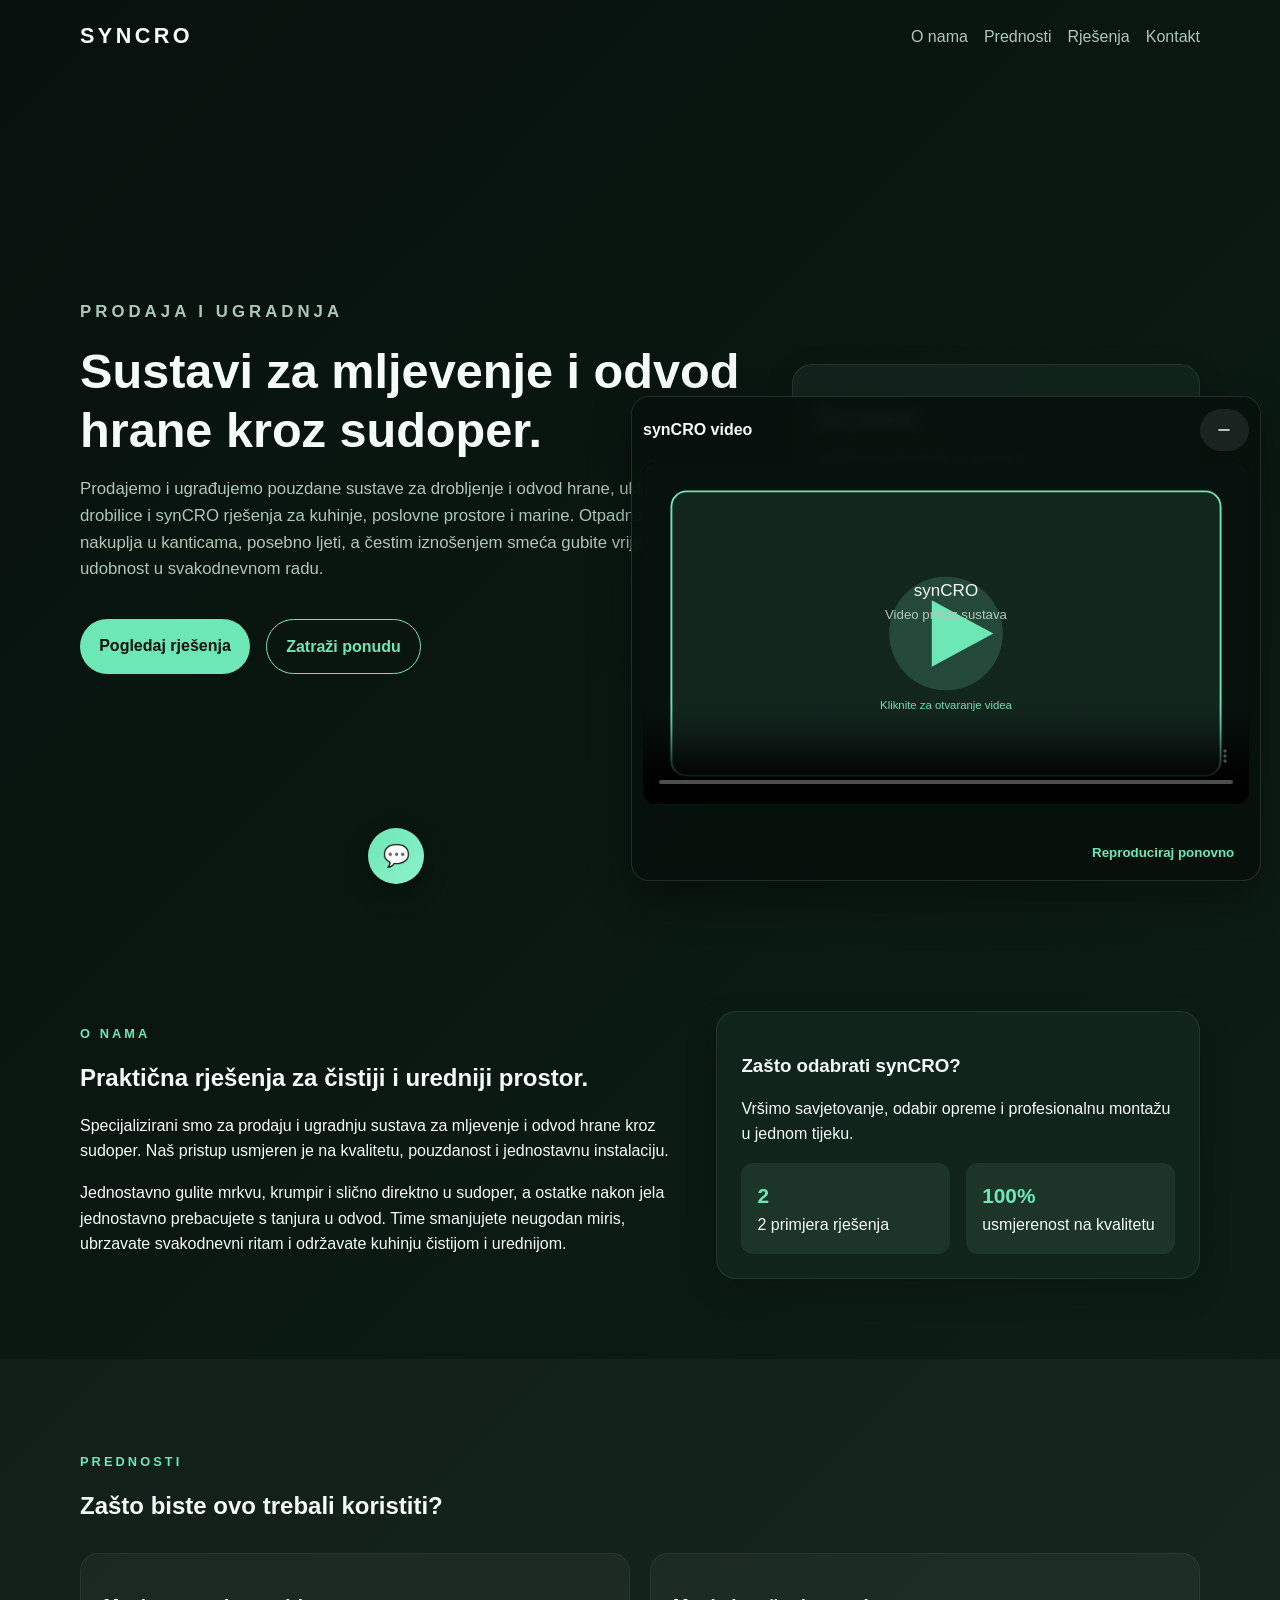
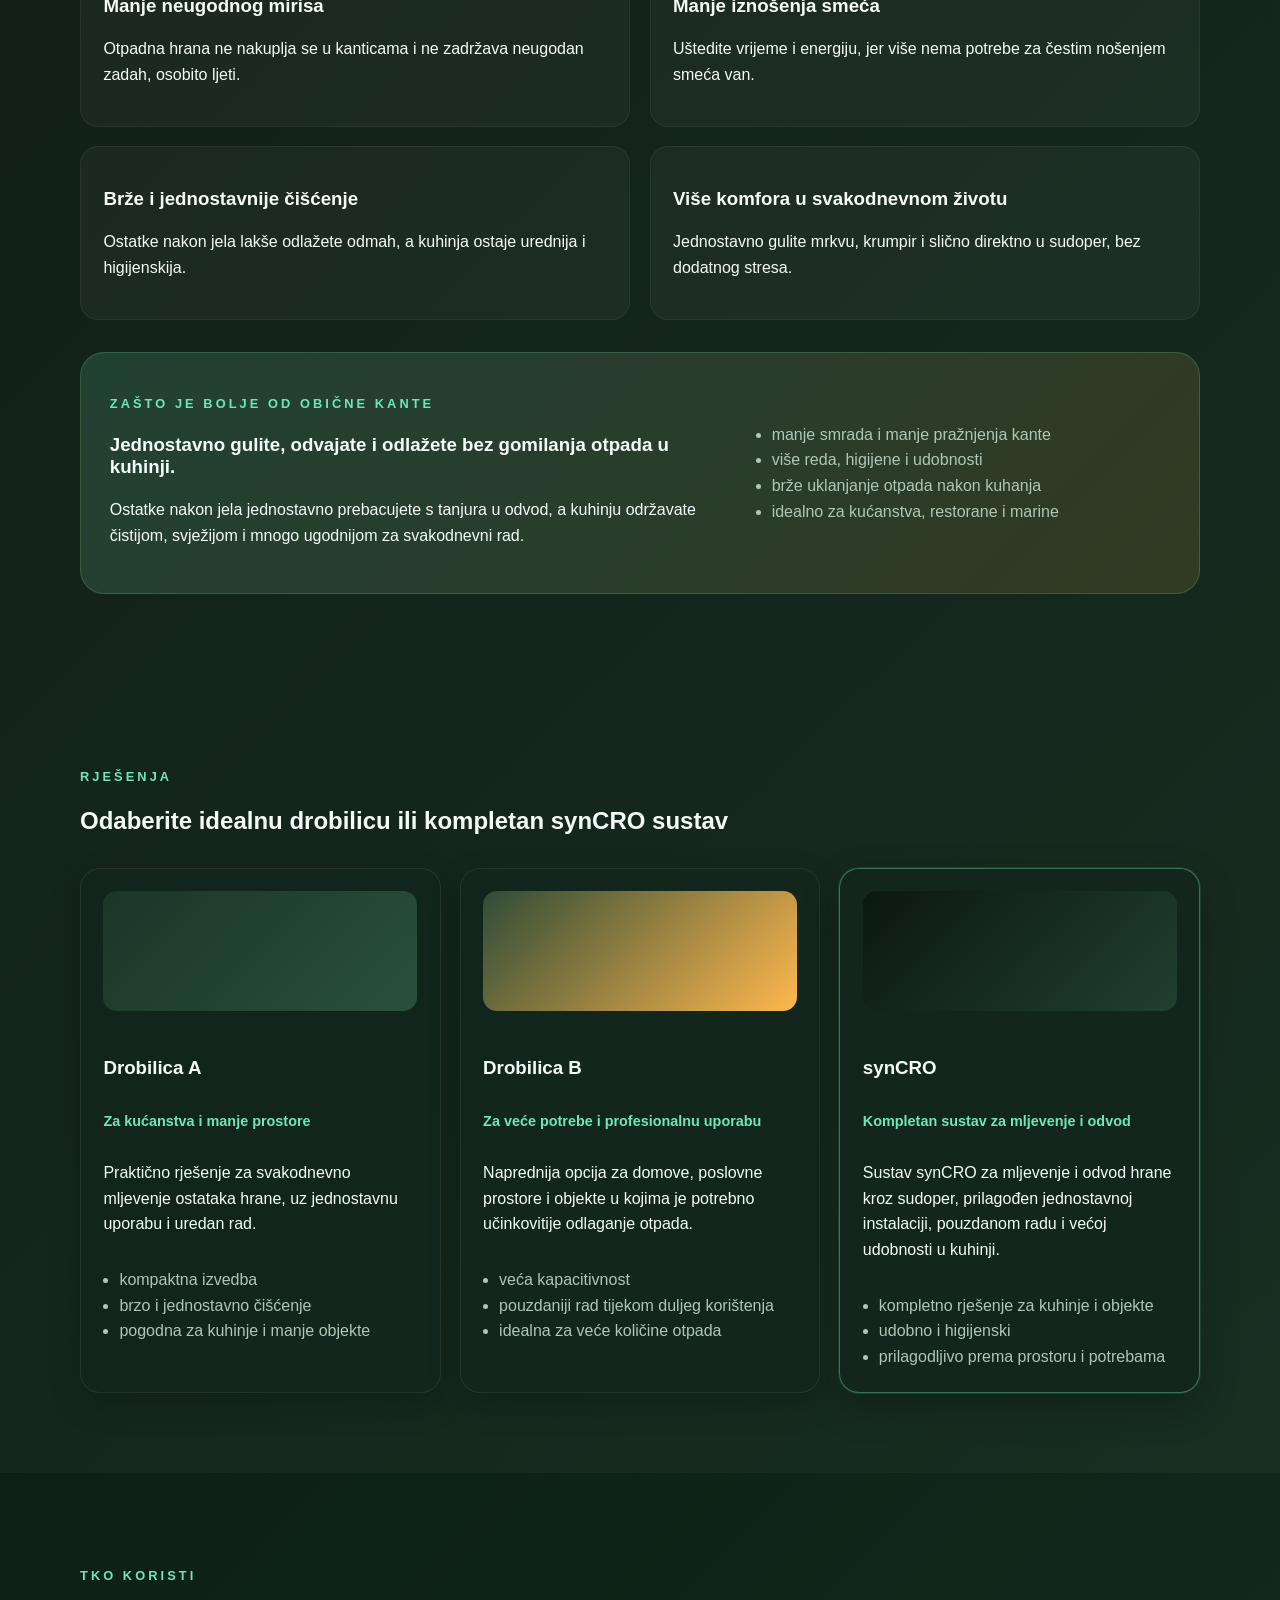
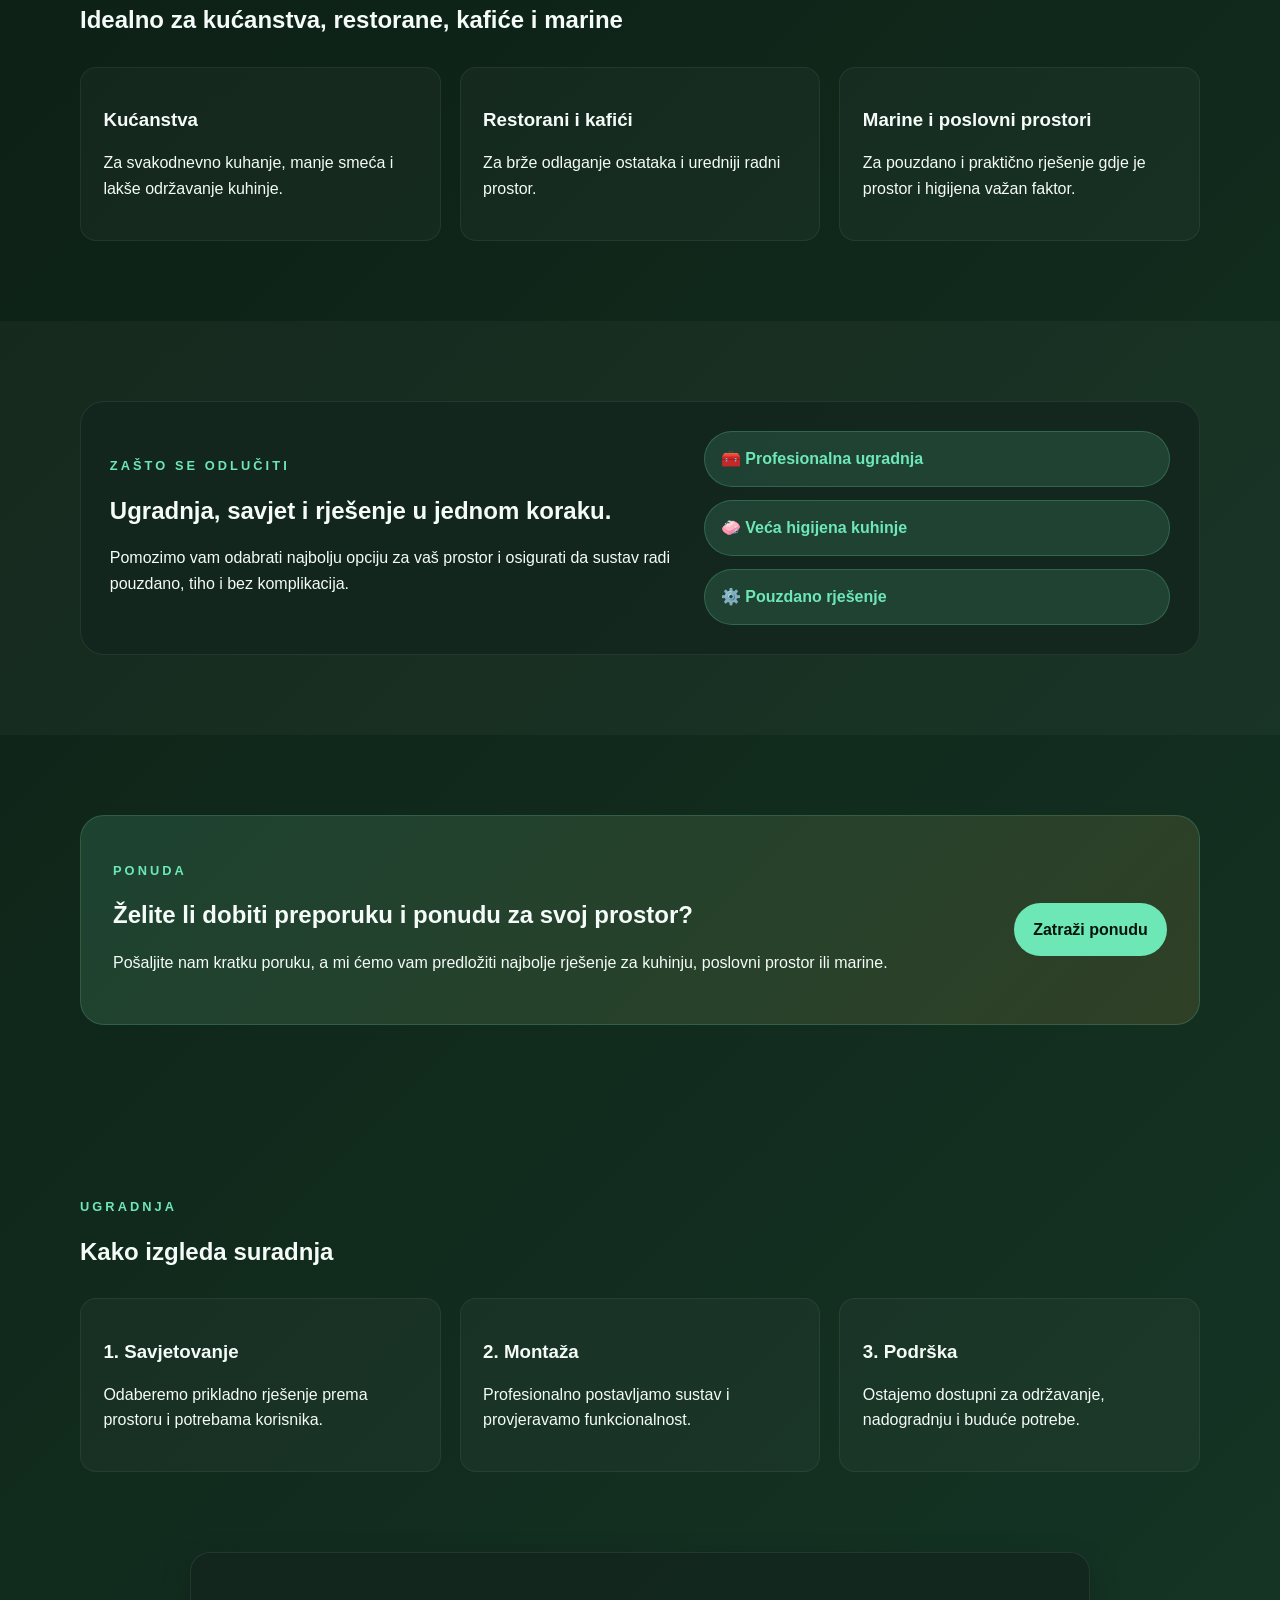
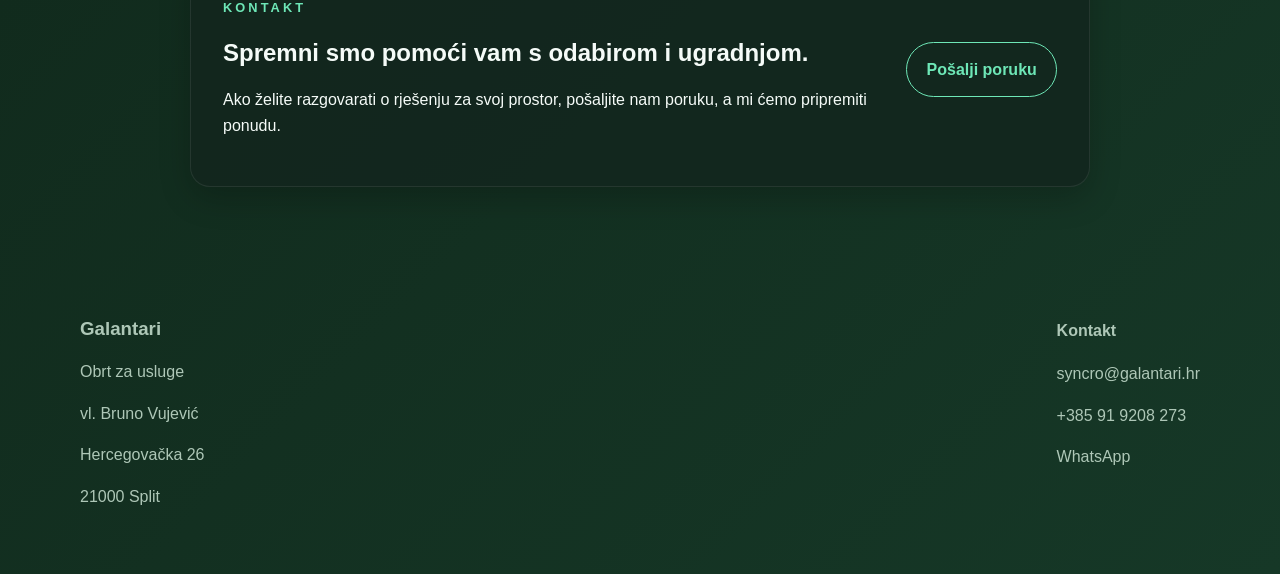
==== commit 5131bab0: "Add chat bot logic to answer synCRO questions (pricing, safety, air switch, 1+1 year warranty)" ====
--- a/index.html
+++ b/index.html
@@ -308,15 +308,67 @@
       </div>
       <button id="chat-toggle" type="button" aria-label="Otvori chat">💬</button>
     </div>
-    <script>
+<script>
       const chatWidget = document.getElementById('chat-widget');
       const chatToggle = document.getElementById('chat-toggle');
       const chatPanel = document.getElementById('chat-panel');
       const chatClose = document.getElementById('chat-close');
+      const chatBody = document.getElementById('chat-body');
+      const chatInput = document.getElementById('chat-input');
+      const chatSend = document.getElementById('chat-send');
+
+      const botKnowledge = [
+        { keys: ['cijen', 'cena', 'koliko', 'košta', 'kosta', 'euro', 'pric'], answer: 'Cijene s montažom kreću se od cca 500 €, ovisno o vrsti sudopera koji imate i koliko se treba prepravljati da bi se mogao bez problema ugraditi synCRO.' },
+        { keys: ['siguran', 'sigurn', 'prst', 'opas', 'ostric', 'centrifug', 'membran'], answer: 'Potpuno je siguran za prste jer ne koristi oštrice, već koristi centrifugalnu silu kojom izbacuje hranu kroz male membrane u stjenkama synCRO usitnjivača.' },
+        { keys: ['struj', 'kabl', 'elektri', 'prekida', 'zračni', 'zracni', 'udar', 'napon'], answer: 'Ne koristi električne kablove, nego takozvani zračni prekidač, pa nema rizika od strujnog udara.' },
+        { keys: ['gara', 'garancija', 'jamstvo', 'godin'], answer: 'Garancija je 1+1 godina, dakle ukupno 2 godine zaštite.' },
+        { keys: ['kontakt', 'telefon', 'email', 'mail', 'whatsapp', 'gdje', 'adresa', 'split'], answer: 'Možete nas kontaktirati na syncro@galantari.hr, +385 91 9208 273 ili putem WhatsAppa. Nalazimo se u Splitu, Hercegovačka 26.' },
+        { keys: ['ugrad', 'monta', 'instal', 'kako izgleda suradnja'], answer: 'Suradnja izgleda ovako: 1. Savjetovanje - odaberemo prikladno rješenje, 2. Montaža - profesionalno postavljamo sustav, 3. Podrška - ostajemo dostupni za održavanje.' },
+        { keys: ['pozdrav', 'bok', 'zdravo', 'hi', 'hello', 'dobar dan'], answer: 'Pozdrav! Ja sam Galantari pomoćnik. Kako vam mogu pomoći? Pitajte me o cijenama, sigurnosti, ugradnji, garanciji ili kontaktu.' }
+      ];
+
+      const fallback = 'Hvala na pitanju! Za detaljnije informacije kontaktirajte nas na syncro@galantari.hr ili +385 91 9208 273.';
+
+      function addMsg(text, type) {
+        const el = document.createElement('div');
+        el.className = 'chat-msg ' + type;
+        el.textContent = text;
+        chatBody.appendChild(el);
+        chatBody.scrollTop = chatBody.scrollHeight;
+        return el;
+      }
+
+      function getBotReply(userText) {
+        const lower = userText.toLowerCase();
+        for (const item of botKnowledge) {
+          if (item.keys.some((k) => lower.includes(k))) {
+            return item.answer;
+          }
+        }
+        return fallback;
+      }
+
+      function handleSend() {
+        const text = chatInput.value.trim();
+        if (!text) return;
+        addMsg(text, 'user');
+        chatInput.value = '';
+        const typing = addMsg('...', 'bot typing');
+        setTimeout(() => {
+          typing.remove();
+          addMsg(getBotReply(text), 'bot');
+        }, 700);
+      }
+
+      chatSend?.addEventListener('click', handleSend);
+      chatInput?.addEventListener('keydown', (e) => {
+        if (e.key === 'Enter') handleSend();
+      });
 
       chatToggle?.addEventListener('click', () => {
         const isOpen = chatWidget.classList.toggle('open');
         chatPanel.setAttribute('aria-hidden', isOpen ? 'false' : 'true');
+        if (isOpen) chatInput?.focus();
       });
 
       chatClose?.addEventListener('click', () => {
--- a/styles.css
+++ b/styles.css
@@ -546,11 +546,46 @@
 #chat-body {
   padding: 1rem;
   color: var(--muted);
+  max-height: 300px;
+  overflow-y: auto;
+  display: flex;
+  flex-direction: column;
+  gap: 0.6rem;
 }
 
 #chat-body p {
   margin: 0;
   font-size: 0.95rem;
+}
+
+.chat-msg {
+  padding: 0.6rem 0.8rem;
+  border-radius: 14px;
+  font-size: 0.9rem;
+  line-height: 1.4;
+  max-width: 88%;
+  white-space: pre-wrap;
+  word-break: break-word;
+}
+
+.chat-msg.bot {
+  background: rgba(255, 255, 255, 0.06);
+  border: 1px solid rgba(255, 255, 255, 0.08);
+  color: var(--text);
+  align-self: flex-start;
+  border-bottom-left-radius: 4px;
+}
+
+.chat-msg.user {
+  background: linear-gradient(135deg, var(--accent), #8ef2ca);
+  color: #05140c;
+  align-self: flex-end;
+  border-bottom-right-radius: 4px;
+}
+
+.chat-msg.typing {
+  font-style: italic;
+  opacity: 0.7;
 }
 
 #chat-input-row {
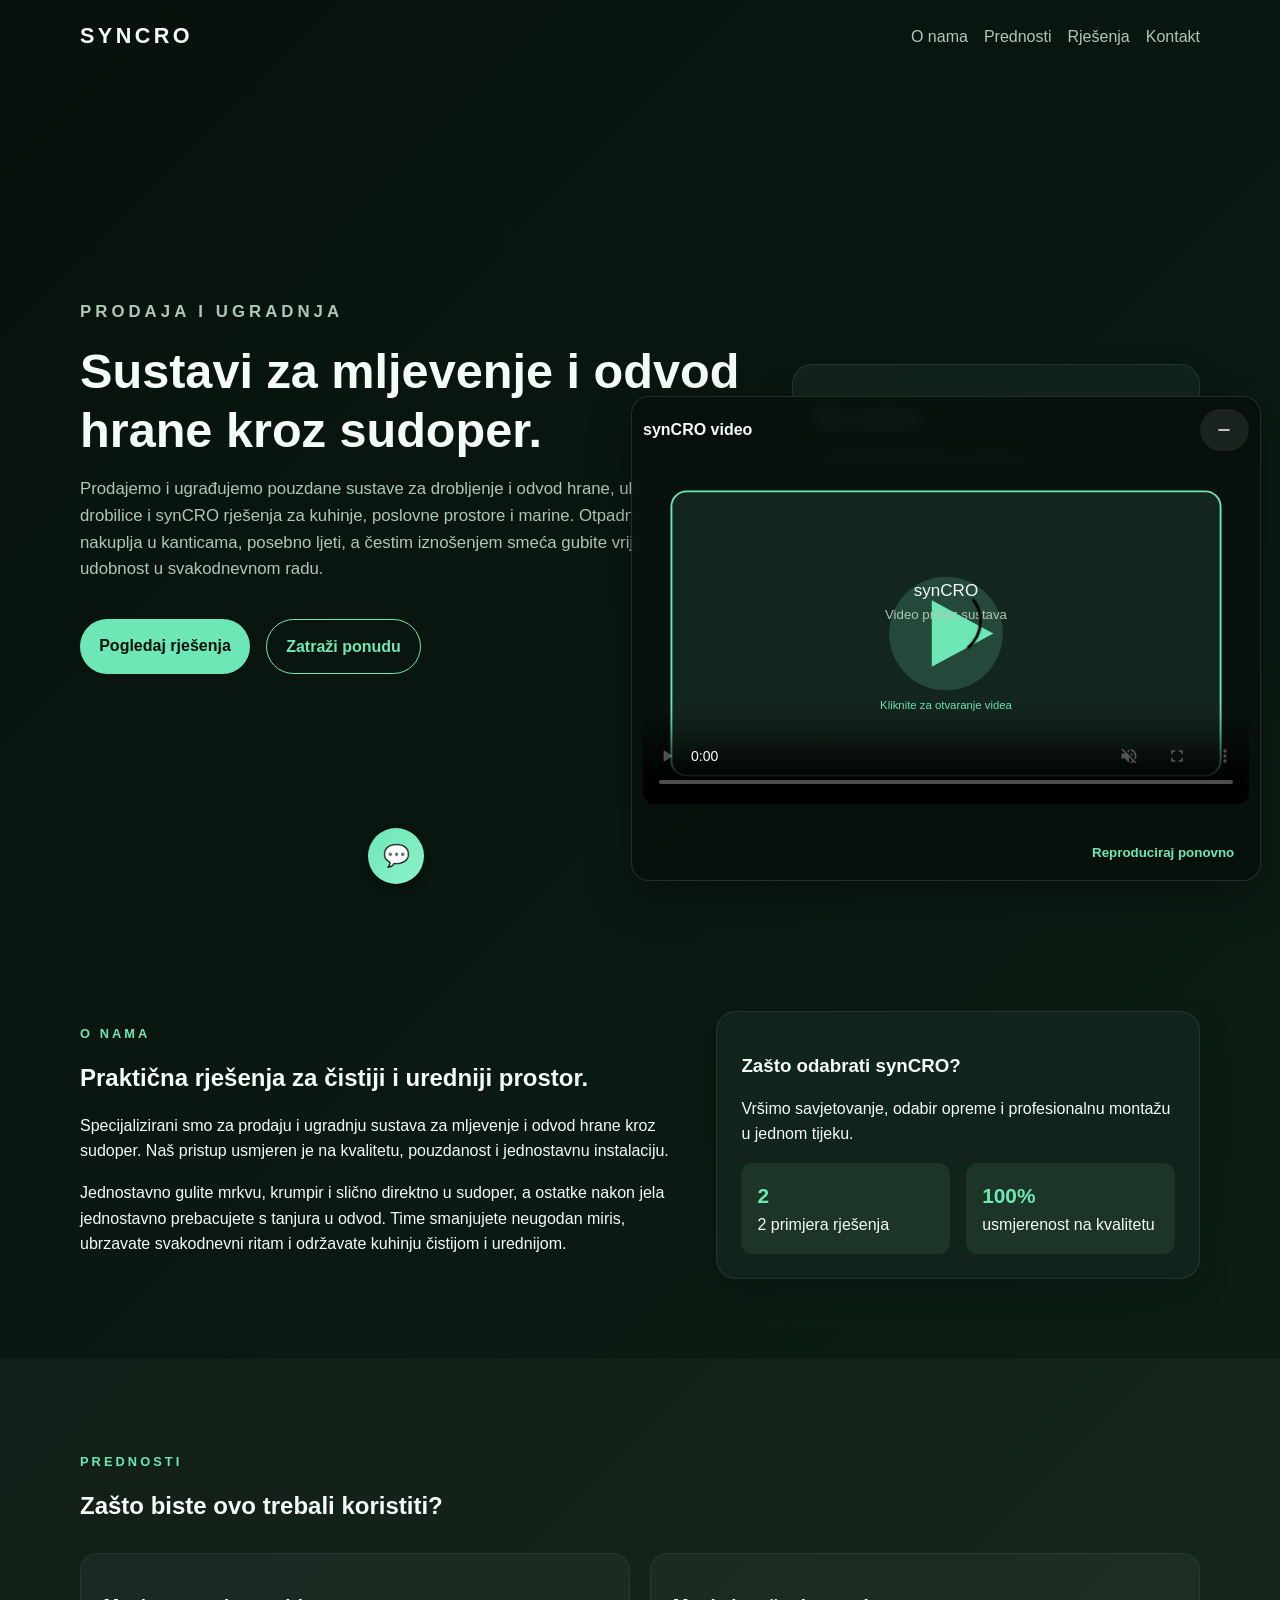
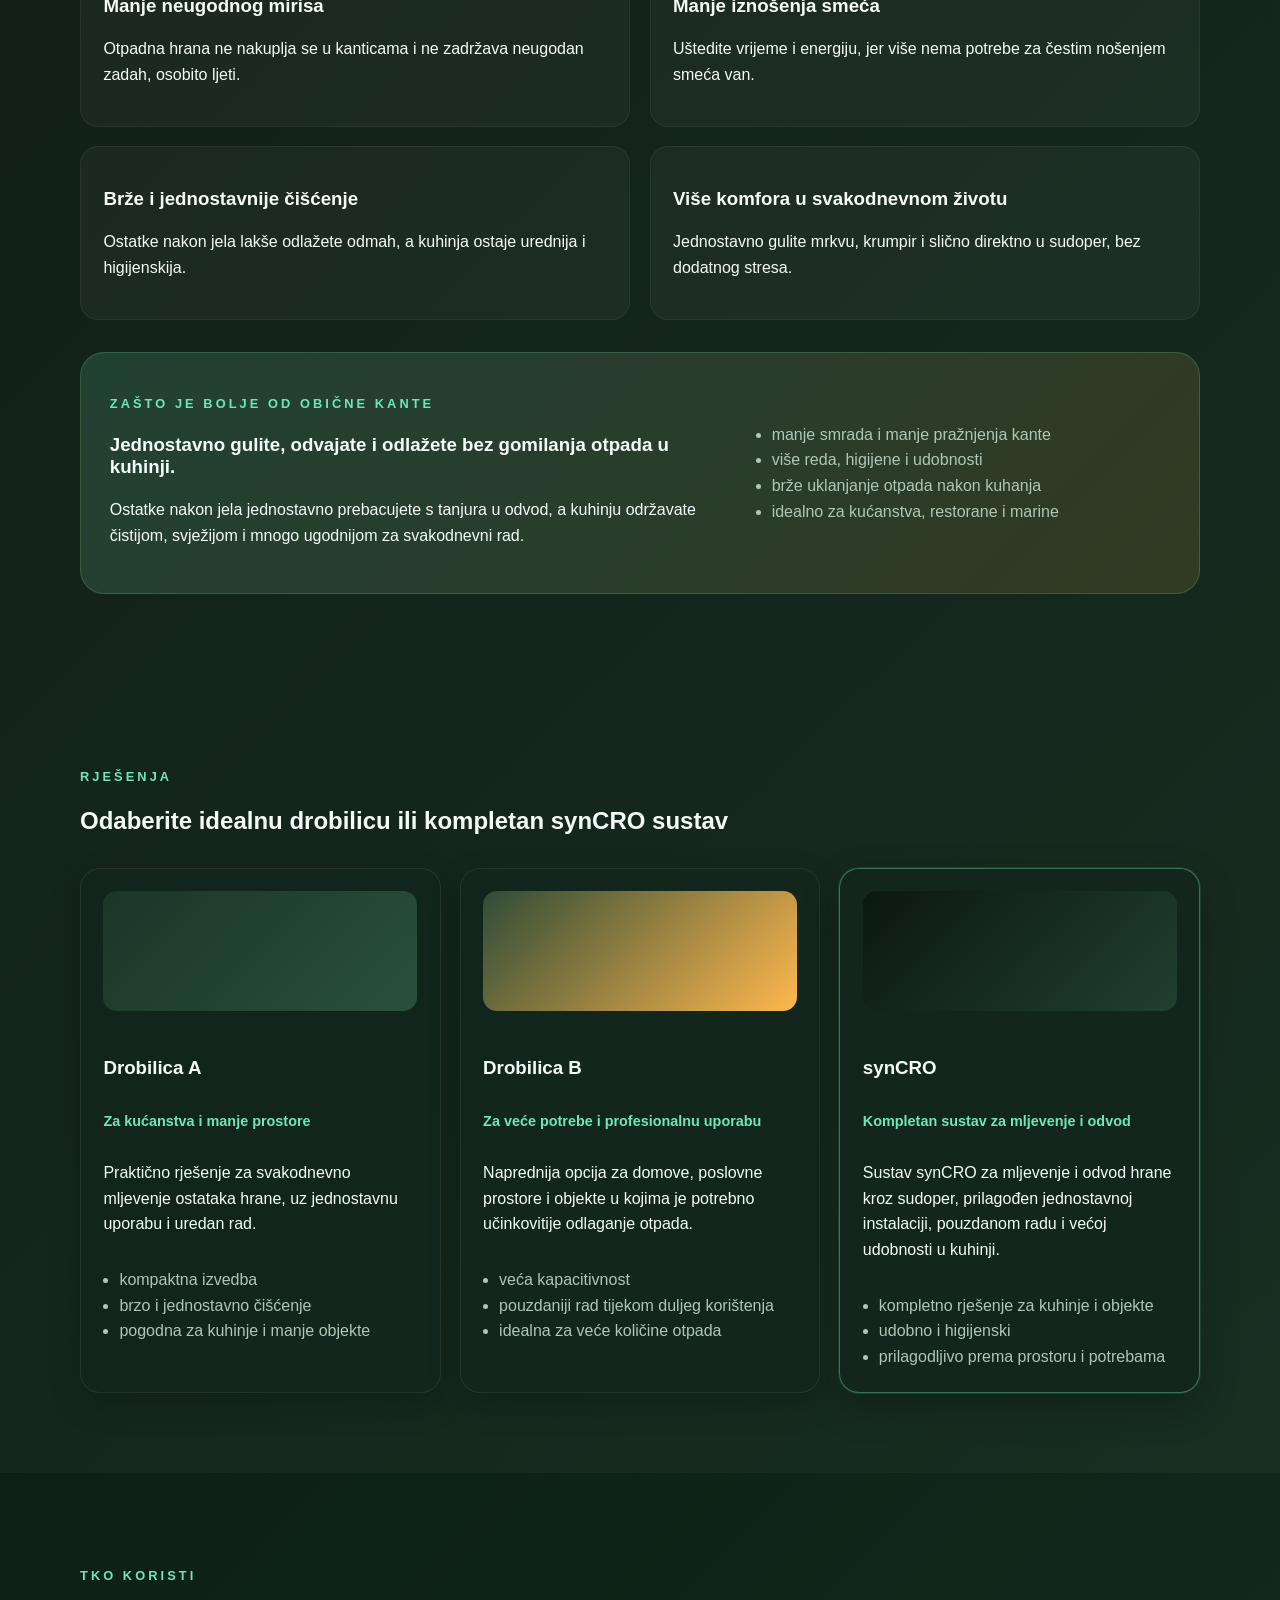
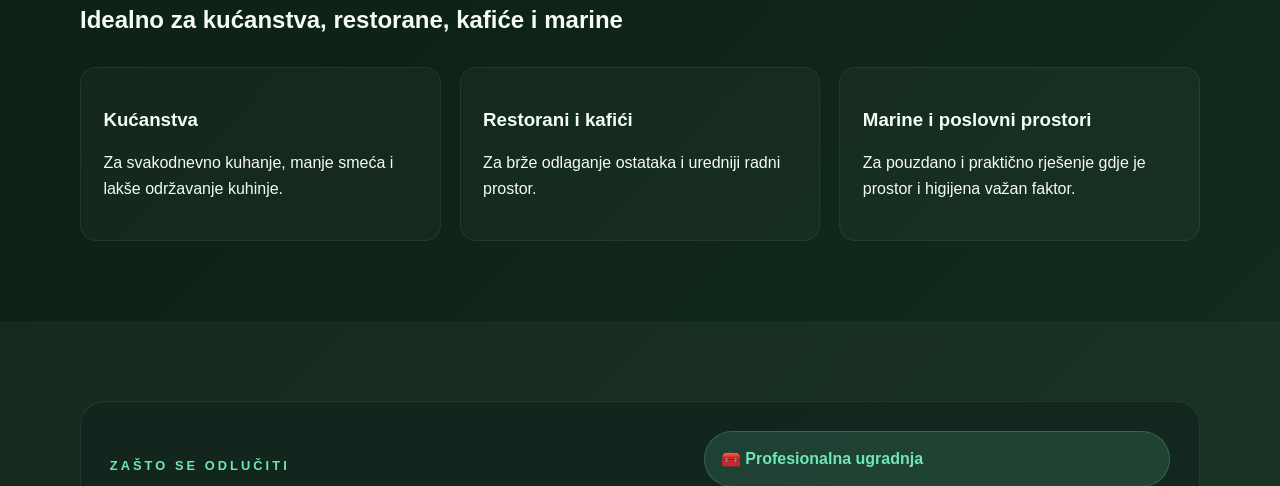
==== commit e714177c: "Expand chat bot with 12 full synCRO answers (greeting, pricing, safety, warranty, install, noise, si" ====
--- a/index.html
+++ b/index.html
@@ -317,14 +317,19 @@
       const chatInput = document.getElementById('chat-input');
       const chatSend = document.getElementById('chat-send');
 
-      const botKnowledge = [
-        { keys: ['cijen', 'cena', 'koliko', 'košta', 'kosta', 'euro', 'pric'], answer: 'Cijene s montažom kreću se od cca 500 €, ovisno o vrsti sudopera koji imate i koliko se treba prepravljati da bi se mogao bez problema ugraditi synCRO.' },
-        { keys: ['siguran', 'sigurn', 'prst', 'opas', 'ostric', 'centrifug', 'membran'], answer: 'Potpuno je siguran za prste jer ne koristi oštrice, već koristi centrifugalnu silu kojom izbacuje hranu kroz male membrane u stjenkama synCRO usitnjivača.' },
-        { keys: ['struj', 'kabl', 'elektri', 'prekida', 'zračni', 'zracni', 'udar', 'napon'], answer: 'Ne koristi električne kablove, nego takozvani zračni prekidač, pa nema rizika od strujnog udara.' },
-        { keys: ['gara', 'garancija', 'jamstvo', 'godin'], answer: 'Garancija je 1+1 godina, dakle ukupno 2 godine zaštite.' },
-        { keys: ['kontakt', 'telefon', 'email', 'mail', 'whatsapp', 'gdje', 'adresa', 'split'], answer: 'Možete nas kontaktirati na syncro@galantari.hr, +385 91 9208 273 ili putem WhatsAppa. Nalazimo se u Splitu, Hercegovačka 26.' },
-        { keys: ['ugrad', 'monta', 'instal', 'kako izgleda suradnja'], answer: 'Suradnja izgleda ovako: 1. Savjetovanje - odaberemo prikladno rješenje, 2. Montaža - profesionalno postavljamo sustav, 3. Podrška - ostajemo dostupni za održavanje.' },
-        { keys: ['pozdrav', 'bok', 'zdravo', 'hi', 'hello', 'dobar dan'], answer: 'Pozdrav! Ja sam Galantari pomoćnik. Kako vam mogu pomoći? Pitajte me o cijenama, sigurnosti, ugradnji, garanciji ili kontaktu.' }
+const botKnowledge = [
+        { keys: ['pozdrav', 'bok', 'zdravo', 'dobar dan', 'hi', 'hello', 'pomoći', 'pomoci'], answer: 'Pozdrav! Ja sam vaš Galantari asistent. Tu sam da vam pomognem otkriti kako synCRO usitnjivač može vašu kuhinju učiniti čišćom, mirisnijom i praktičnijom! O čemu biste željeli saznati više?' },
+        { keys: ['cijen', 'cena', 'košta', 'kosta', 'euro', 'pric', 'uplata', 'plać', 'plac'], answer: 'Cijene s kompletnom profesionalnom montažom kreću se od cca 500 €, ovisno o vrsti sudopera i potrebnoj prilagodbi. To je dugoročna investicija u čistu kuhinju bez smrada i bez čestog iznošenja smeća. Za točnu procjenu, slobodno nam se javite!' },
+        { keys: ['sigurn', 'prst', 'djec', 'djece', 'ostric', 'nož', 'noz', 'centrifug', 'membran', 'opas'], answer: 'synCRO je 100% siguran za korištenje i za prste! Uređaj nema opasne oštrice ni noževe — umjesto toga koristi centrifugalnu silu koja potiskuje hranu kroz sigurne membrane. Bez straha ga mogu koristiti svi u kućanstvu.' },
+        { keys: ['struj', 'kabl', 'elektri', 'mokre', 'mokri', 'voda', 'prekida', 'zračni', 'zracni', 'udar', 'pali', 'kako se pali'], answer: 'Potpuno ste sigurni čak i ako gumb pritišćete mokrim rukama! synCRO koristi pametni zračni prekidač (pneumatski pritisak), tako da strujnog kabela nema blizu vode i nema nikakvog rizika od strujnog udara.' },
+        { keys: ['gara', 'jamst', 'pokvar', 'trajn', 'godin'], answer: 'Uz synCRO dobivate ukupno 2 godine mira (1+1 godina garancije). Naši sustavi su iznimno pouzdani, dugotrajni i napravljeni za svakodnevni rad bez komplikacija.' },
+        { keys: ['ugrad', 'monta', 'instal', 'postupak', 'traje', 'kako izgleda'], answer: 'Sve rješavamo po principu "ključ u ruke": 1. Savjetovanje (odaberemo idealan model), 2. Profesionalna montaža (brzo i bez nereda) i 3. Podrška i održavanje. Vi samo uživate u novom komforu!' },
+        { keys: ['prednost', 'zašto', 'zasto', 'kupio', 'dobivam', 'kanta', 'kante', 'benefit'], answer: 'Uz synCRO zaboravite na neugodne mirise iz kante, nakupljanje bakterija i osice/muhe ljeti. Gulite povrće direktno u sudoper, a ostatke s tanjura prebacite u odvod – brzo, higijenski i super jednostavno!' },
+        { keys: ['mljeti', 'usitnjav', 'kosti', 'ljusk', 'što se smije', 'sto se smije'], answer: 'synCRO bez problema usitnjava voće, povrće, ljuske jaja, manje kosti peradi i ribe, te sve meke ostatke hrane. Ne preporučuje se ubacivanje plastike, stakla, velikih goveđih kostiju i izrazito vlaknastih materijala.' },
+        { keys: ['začep', 'zacep', 'cijev', 'odvod', 'stopa', 'štop'], answer: 'Bez brige, synCRO usitnjava hranu na mikročestice koje tekućina lako ispire, čime se zapravo smanjuje rizik od začepljenja cijevi u usporedbi s klasičnim usipavanjem masti i komada hrane u odvod.' },
+        { keys: ['buč', 'buc', 'glasno', 'zvuk', 'tih', 'buka'], answer: 'synCRO je vrhunski izoliran i radi iznimno tiho. Zvuk usitnjavanja traje svega nekoliko sekundi, tako da ne ometa ukućane ni u otvorenim kuhinjama.' },
+        { keys: ['sudoper', 'kompatib', 'odgovara', 'inox', 'granit', 'standard'], answer: 'synCRO se može ugraditi na većinu standardnih sudopera (i inox i granitne). Prilikom montaže po potrebi radimo manje prilagodbe kako bi sve sjedalo savršeno.' },
+        { keys: ['kontakt', 'telefon', 'broj', 'email', 'mail', 'whatsapp', 'gdje', 'adresa', 'split', 'nalazit'], answer: 'Stojimo vam na raspolaganju! Kontaktirajte nas na syncro@galantari.hr, pozivom ili WhatsAppom na +385 91 9208 273. Nalazimo se u Splitu (Hercegovačka 26), a terenski radimo po dogovoru.' }
       ];
 
       const fallback = 'Hvala na pitanju! Za detaljnije informacije kontaktirajte nas na syncro@galantari.hr ili +385 91 9208 273.';
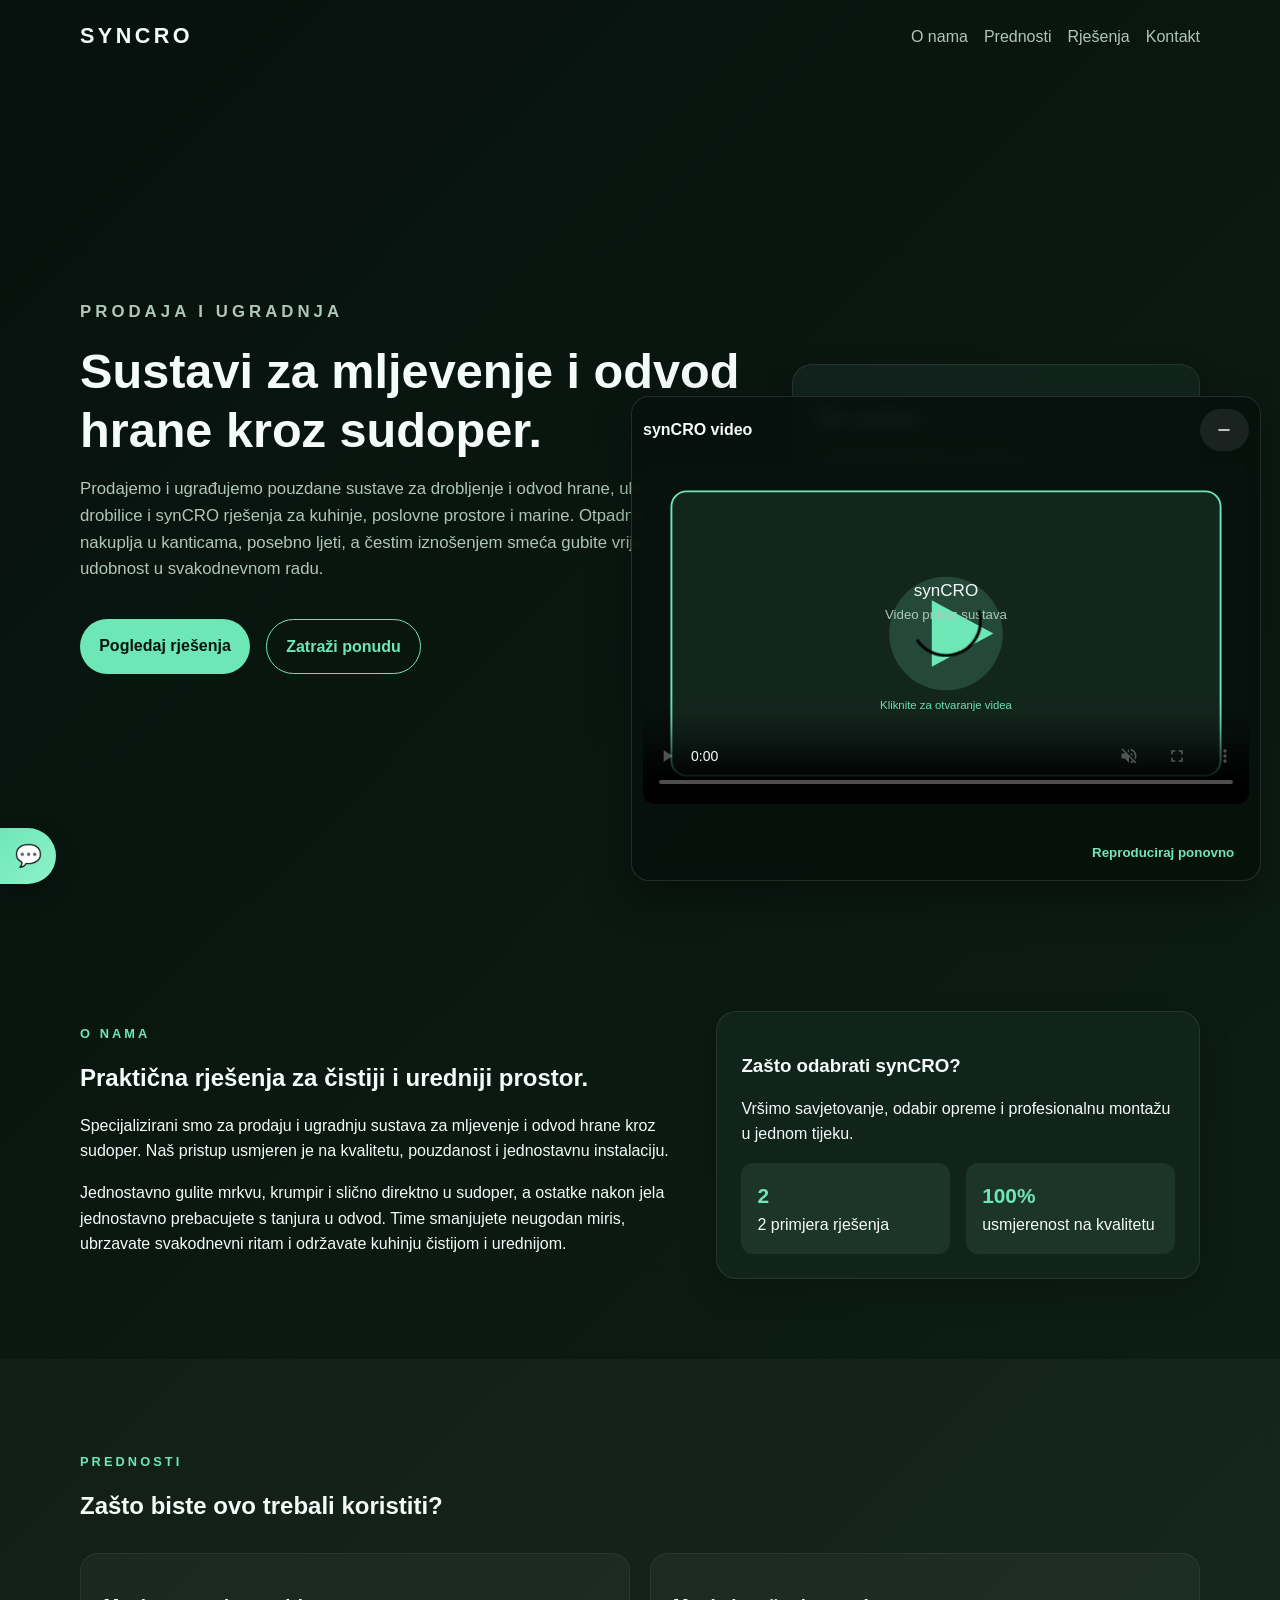
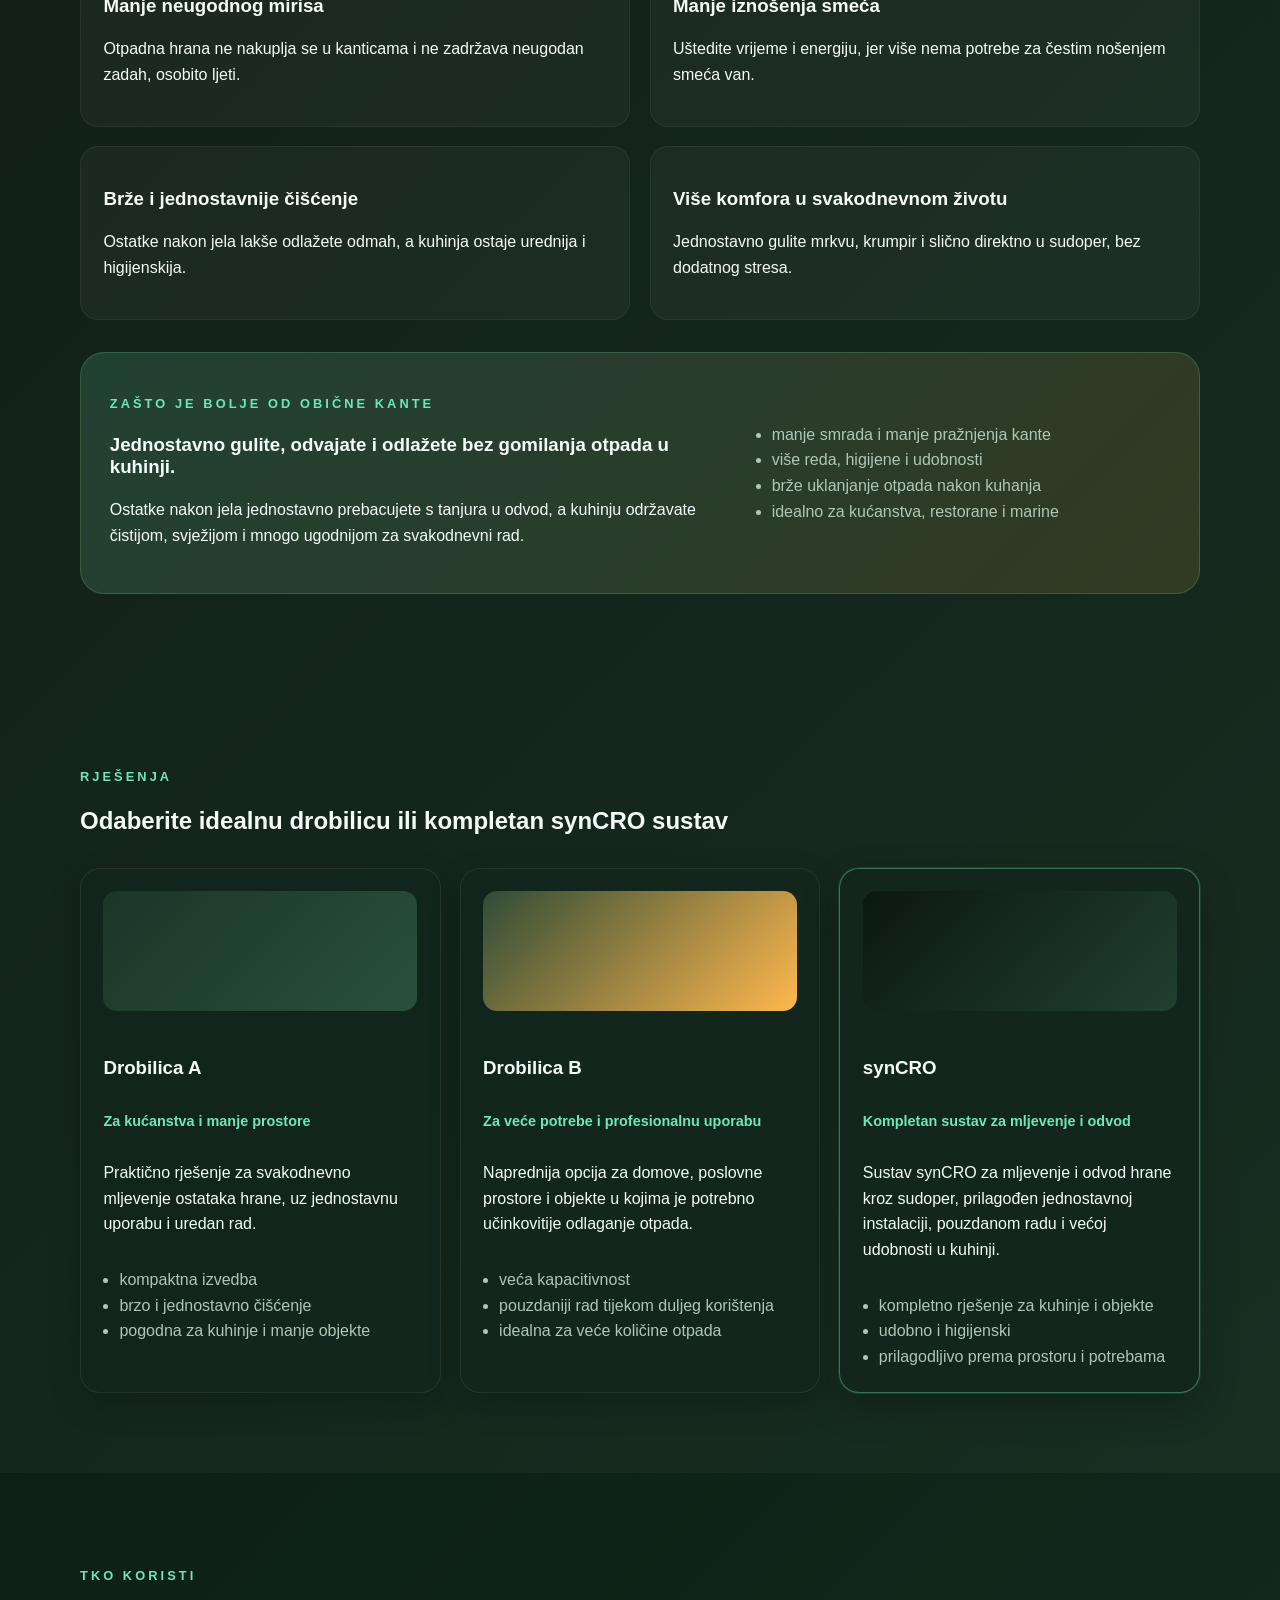
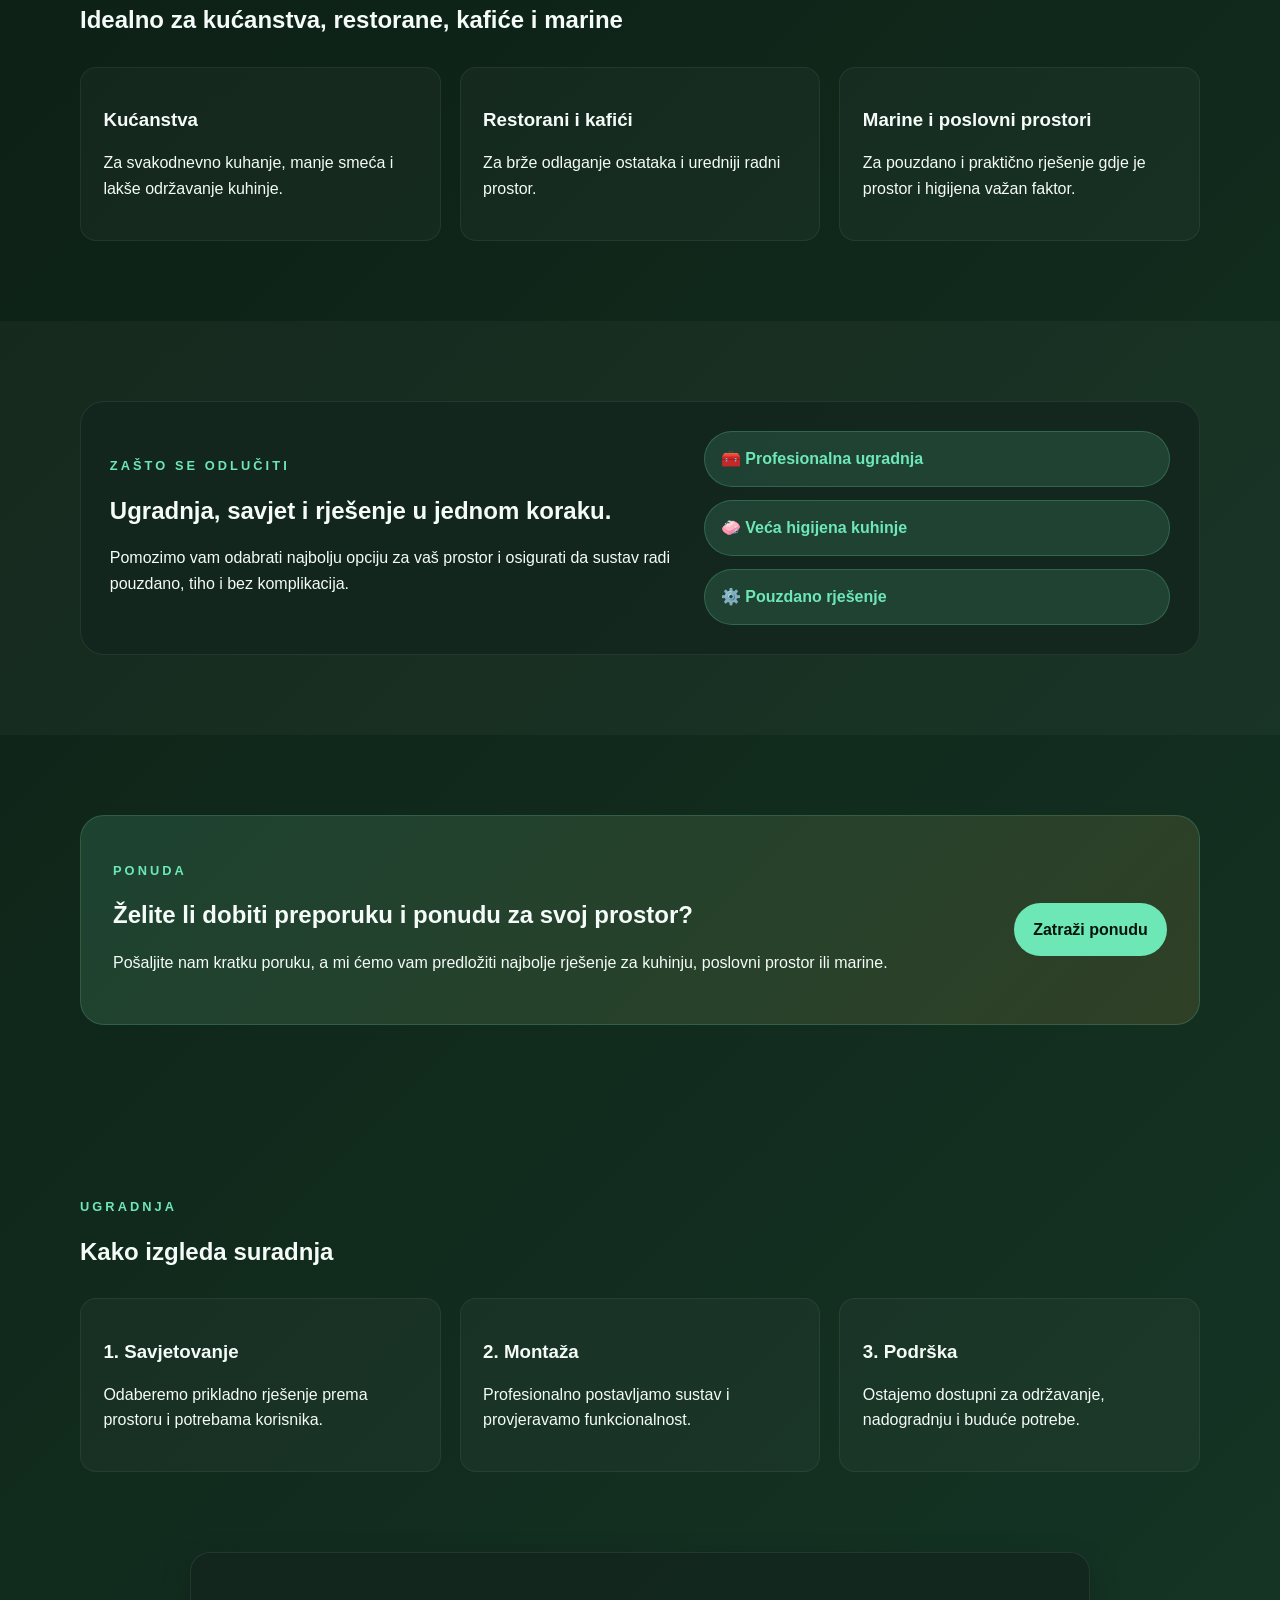
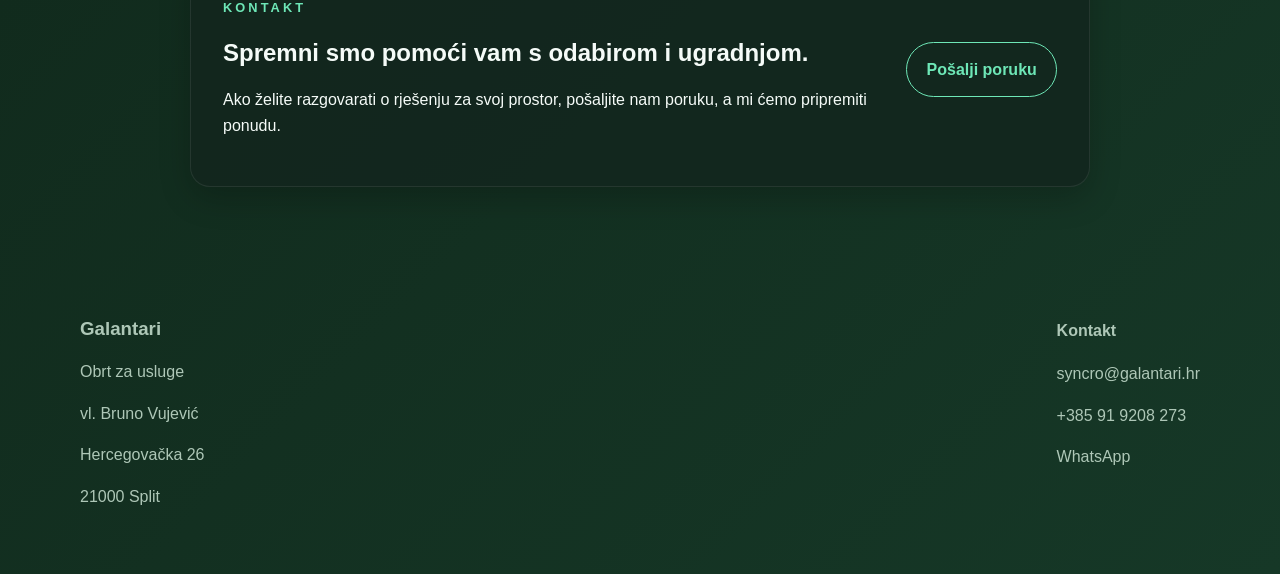
==== commit 24a0d3eb: "Fix mobile video player overlay and add maintenance info to chat bot" ====
--- a/index.html
+++ b/index.html
@@ -329,7 +329,8 @@
         { keys: ['začep', 'zacep', 'cijev', 'odvod', 'stopa', 'štop'], answer: 'Bez brige, synCRO usitnjava hranu na mikročestice koje tekućina lako ispire, čime se zapravo smanjuje rizik od začepljenja cijevi u usporedbi s klasičnim usipavanjem masti i komada hrane u odvod.' },
         { keys: ['buč', 'buc', 'glasno', 'zvuk', 'tih', 'buka'], answer: 'synCRO je vrhunski izoliran i radi iznimno tiho. Zvuk usitnjavanja traje svega nekoliko sekundi, tako da ne ometa ukućane ni u otvorenim kuhinjama.' },
         { keys: ['sudoper', 'kompatib', 'odgovara', 'inox', 'granit', 'standard'], answer: 'synCRO se može ugraditi na većinu standardnih sudopera (i inox i granitne). Prilikom montaže po potrebi radimo manje prilagodbe kako bi sve sjedalo savršeno.' },
-        { keys: ['kontakt', 'telefon', 'broj', 'email', 'mail', 'whatsapp', 'gdje', 'adresa', 'split', 'nalazit'], answer: 'Stojimo vam na raspolaganju! Kontaktirajte nas na syncro@galantari.hr, pozivom ili WhatsAppom na +385 91 9208 273. Nalazimo se u Splitu (Hercegovačka 26), a terenski radimo po dogovoru.' }
+{ keys: ['kontakt', 'telefon', 'broj', 'email', 'mail', 'whatsapp', 'gdje', 'adresa', 'split', 'nalazit'], answer: 'Stojimo vam na raspolaganju! Kontaktirajte nas na syncro@galantari.hr, pozivom ili WhatsAppom na +385 91 9208 273. Nalazimo se u Splitu (Hercegovačka 26), a terenski radimo po dogovoru.' },
+        { keys: ['održav', 'odrzav', 'čistit', 'cistit', 'čišćenje', 'ciscenje', 'čisćenje', 'ciscenju', 'održavanje', 'odrzavanje', 'čistiti sustav', 'cistiti sustav', 'kako očistiti', 'kako ocistiti', 'kako održavati', 'kako odrzavati'], answer: 'Evo kako jednostavno održavati i čistiti sustav:\n\n1. NAKON KORIŠTENJA:\nPusti hladnu vodu 20–30 sekundi dok mlin radi. Nakon što prestaneš ubacivati hranu, ostavi vodu još 10–15 sekundi. Hladna voda je bolja od tople jer masnoće ostaju čvršće i lakše ih voda odnese dalje, umjesto da se otope pa zalijepe dublje u cijevima.\n\n2. JEDNOM TJEDNO:\nUbaci nekoliko kockica leda u mlin i pusti hladnu vodu. Led pomaže očistiti unutarnje površine mlina i održavati brusne elemente čistima. Možeš dodati i koru limuna ili naranče u manjim komadima – prvenstveno za miris i svježinu.\n\n3. ZA ČIŠĆENJE CIJEVI:\nPovremeno napuni sudoper s malo vode, uključi mlin i pusti vodu da brzo prođe kroz mlin i odvod. Ponovi jednom ili dvaput. To je korisnije za ispiranje sustava nego agresivna kemija.' }
       ];
 
       const fallback = 'Hvala na pitanju! Za detaljnije informacije kontaktirajte nas na syncro@galantari.hr ili +385 91 9208 273.';
--- a/styles.css
+++ b/styles.css
@@ -476,10 +476,10 @@
   }
 }
 
-/* --- PLUTAJUĆI CHAT WIDGET (LIJEVO) --- */
+/* --- PLUTAJUĆI CHAT WIDGET (LIJEVO, STICK) --- */
 #chat-widget {
   position: fixed;
-  left: 1rem;
+  left: 0;
   bottom: 1rem;
   z-index: 1000;
   display: flex;
@@ -489,7 +489,7 @@
 
 #chat-toggle {
   border: 0;
-  border-radius: 999px;
+  border-radius: 0 999px 999px 0;
   width: 56px;
   height: 56px;
   font-size: 1.35rem;
@@ -498,6 +498,7 @@
   box-shadow: 0 10px 24px rgba(0, 0, 0, 0.28);
   cursor: pointer;
   transition: transform 0.2s ease, box-shadow 0.2s ease;
+  order: 1;
 }
 
 #chat-toggle:hover {
@@ -517,6 +518,8 @@
   opacity: 0;
   pointer-events: none;
   transition: transform 0.2s ease, opacity 0.2s ease;
+  order: 2;
+  margin-left: 0.5rem;
 }
 
 #chat-widget.open #chat-panel {
@@ -632,5 +635,65 @@
     grid-template-columns: 1fr;
     display: grid;
   }
-}
-
+
+/* --- CHAT: lijevo, responzivno, bez preklapanja s videom na mobitelu --- */
+#chat-widget {
+    left: 0;
+    bottom: 0.75rem;
+    width: auto;
+    max-width: calc(100vw - 1.5rem);
+    padding: 0;
+    gap: 0.6rem;
+    align-items: flex-start;
+    flex-direction: column;
+  }
+
+  #chat-toggle {
+    width: 52px;
+    height: 52px;
+    order: 2;
+    border-radius: 0 999px 999px 0;
+  }
+
+  /* Panel se otvara PREMA GORE iznad chat ikone (ne prelazi preko videa desno) */
+  #chat-panel {
+    order: 1;
+    width: min(340px, calc(100vw - 1.5rem));
+    max-width: calc(100vw - 1.5rem);
+    transform-origin: bottom left;
+    transform: scale(0.94);
+    margin-bottom: 0.25rem;
+  }
+
+  #chat-widget.open #chat-panel {
+    transform: scale(1);
+  }
+
+  #chat-body {
+    max-height: 45vh;
+  }
+
+  .chat-msg {
+    max-width: 92%;
+  }
+
+/* Video: manji na mobitelu, držimo ga DESNO, poravnat na dnu u razini
+   s lijevim chat buttonom (bottom: 0.75rem). Viši z-index (1001) osigurava
+   da su pauza, glasnoća i replay uvijek klikabilni. */
+  .floating-video-card {
+    right: 0.5rem;
+    bottom: 0.75rem;
+    width: min(250px, 62vw);
+    max-width: 250px;
+    padding: 0.5rem;
+    z-index: 1001;
+  }
+
+  .floating-video-card.collapsed {
+    width: 56px;
+    min-height: 56px;
+    max-width: 56px;
+    padding: 0.4rem;
+  }
+}
+
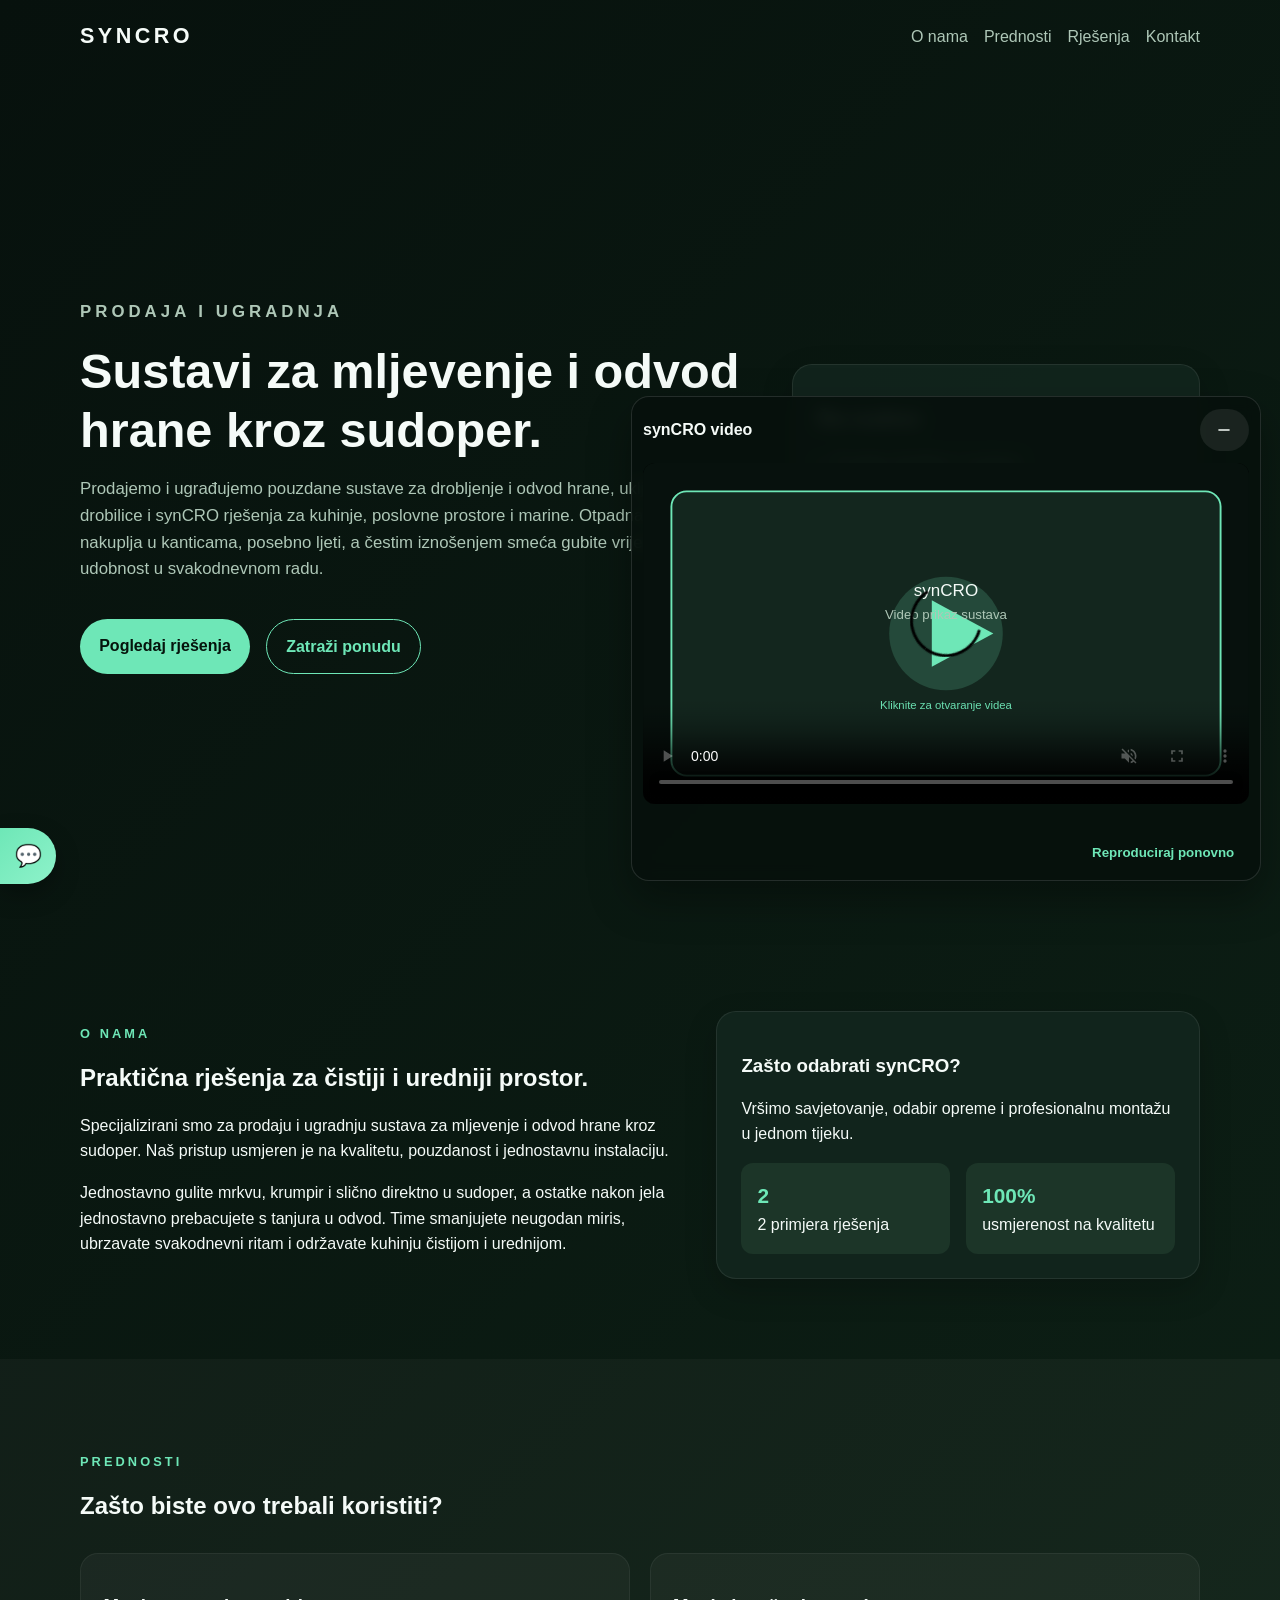
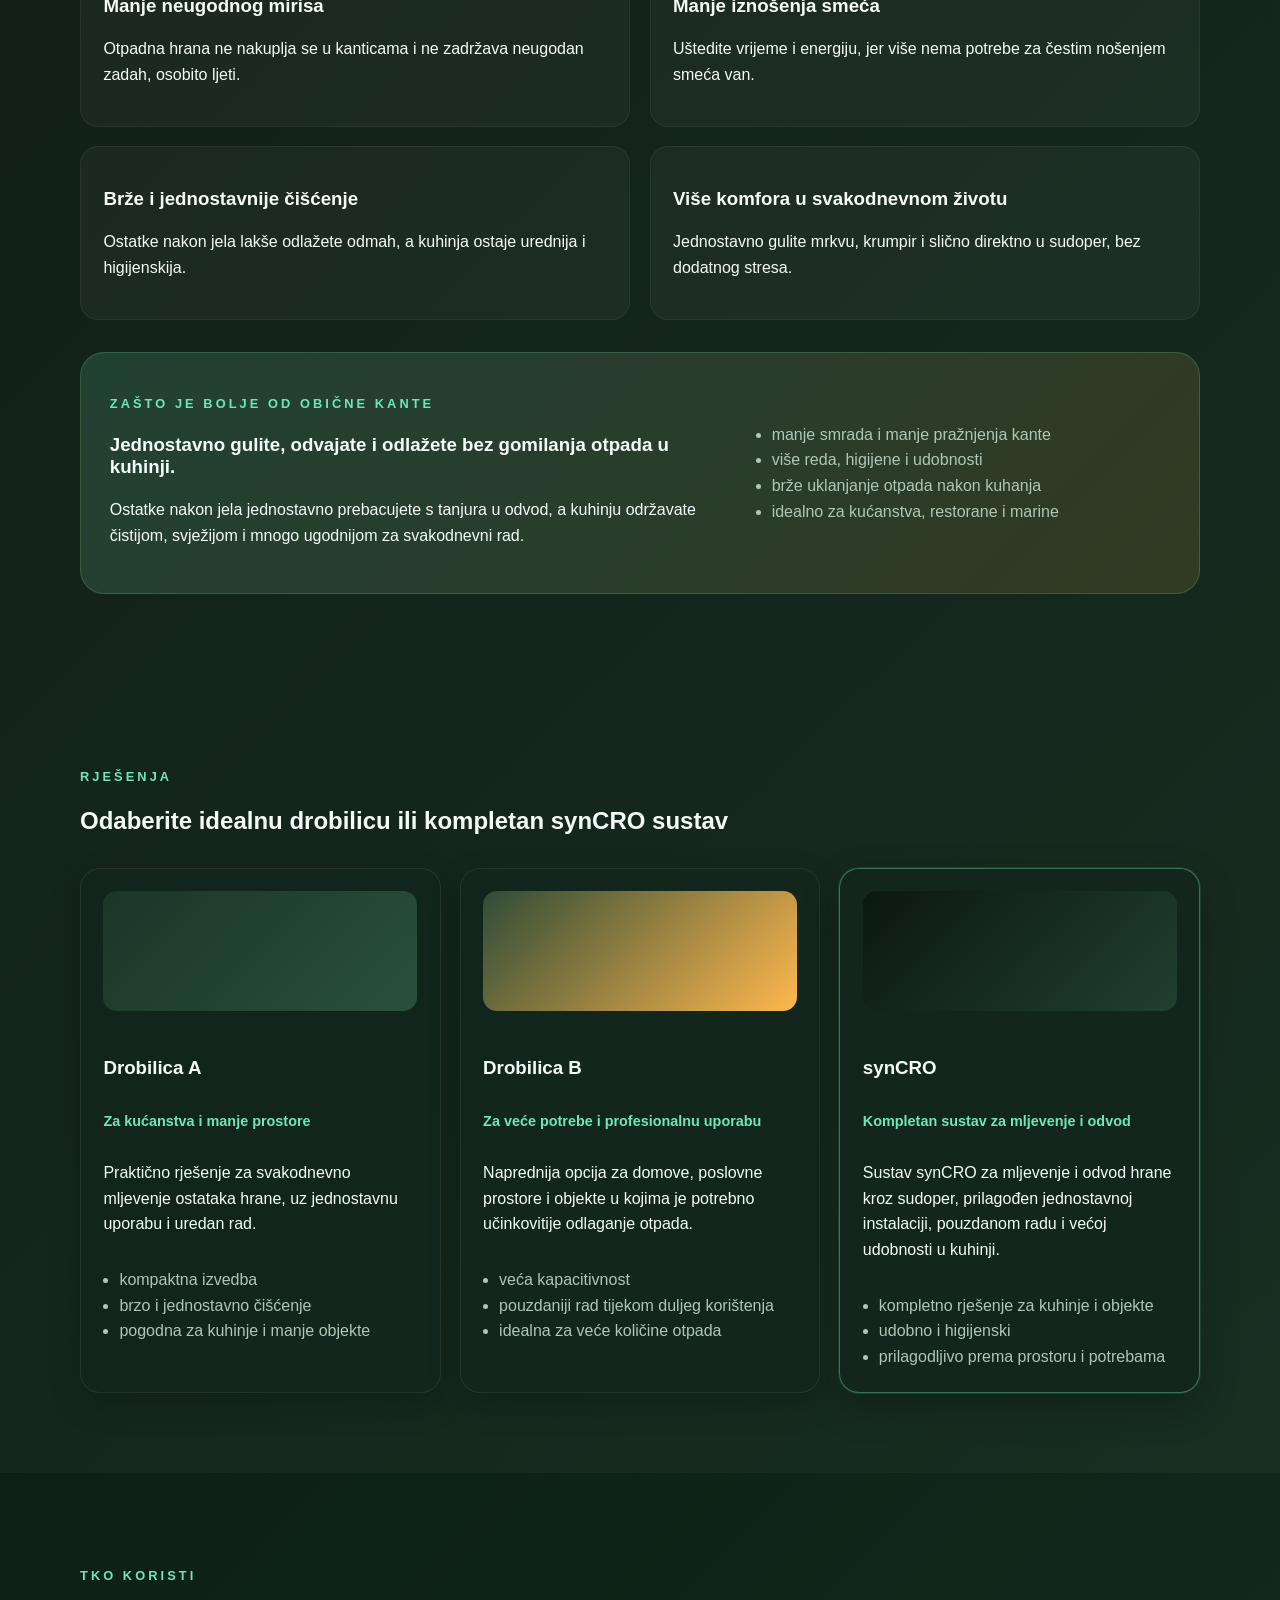
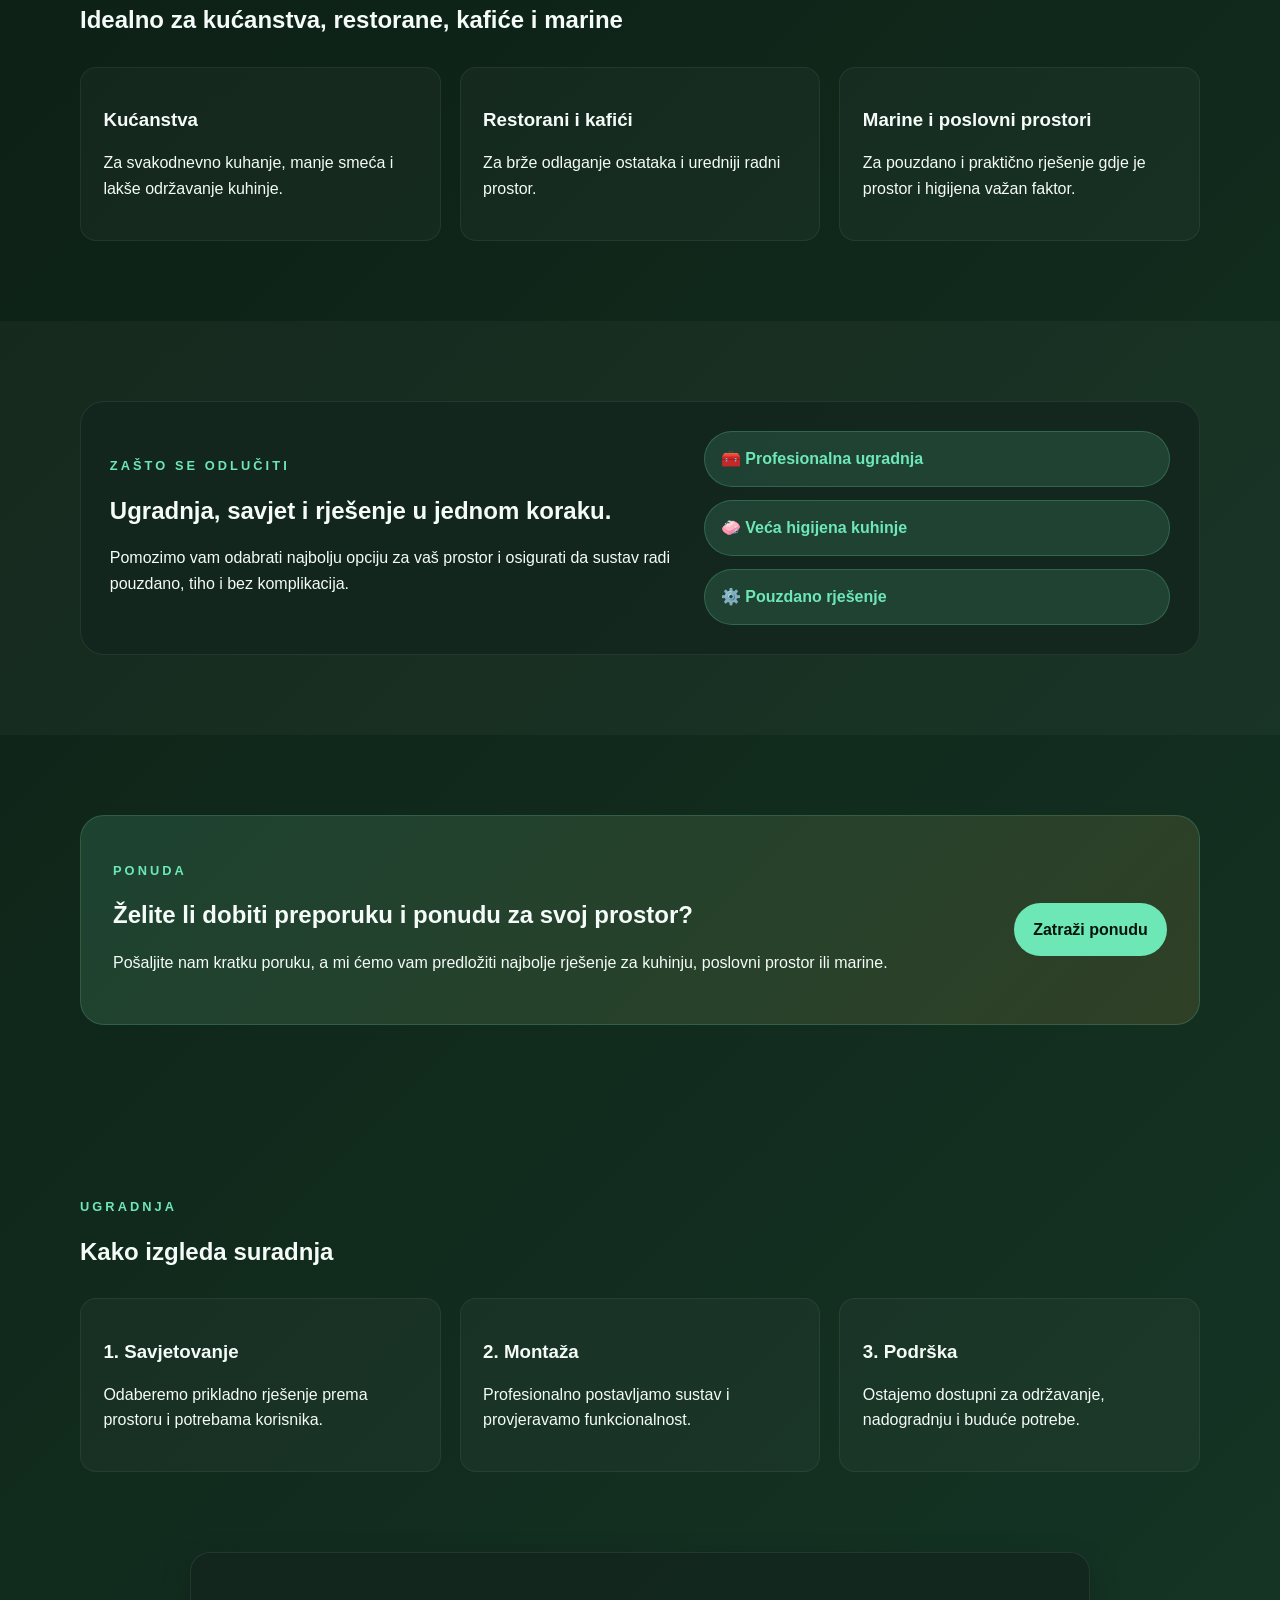
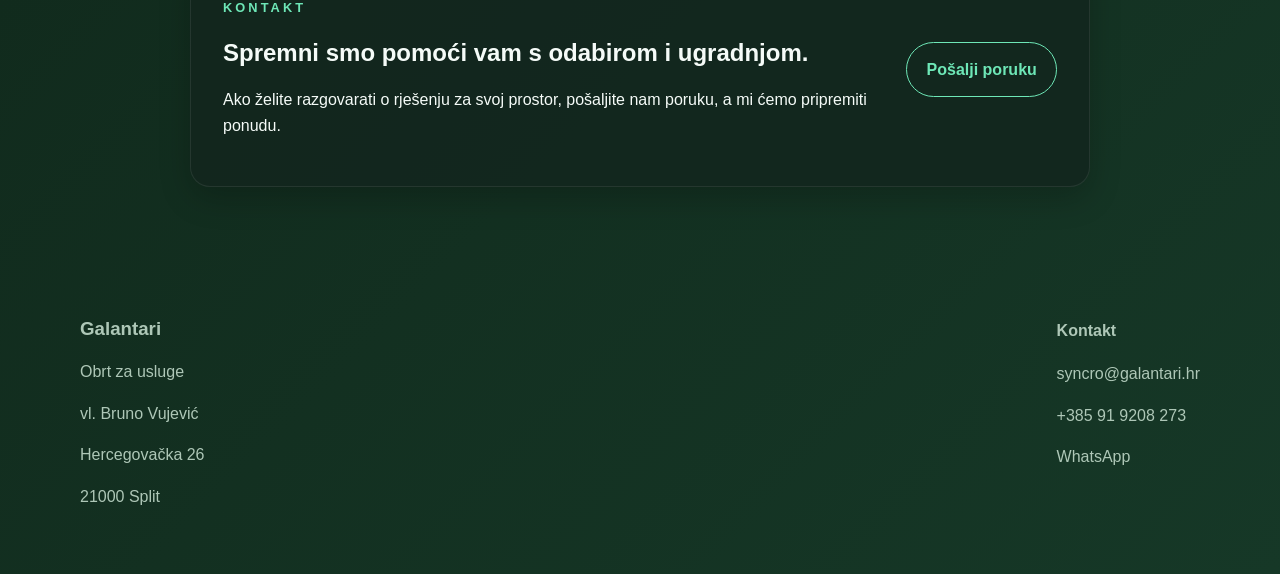
==== commit adf50ba8: "Update index.html analyrics" ====
--- a/index.html
+++ b/index.html
@@ -16,6 +16,7 @@
     <link rel="icon" type="image/svg+xml" href="favicon.svg" />
     <link rel="stylesheet" href="styles.css?v=20260803" />
     <script src="script.js?v=20260803" defer></script>
+    <!-- Cloudflare Web Analytics --><script type='module' src='https://static.cloudflareinsights.com/beacon.min.js' data-cf-beacon='{"token": "dd382610104345f1a046fc0c3c94c043"}'></script><!-- End Cloudflare Web Analytics -->
   </head>
   <body>
     <header class="hero">
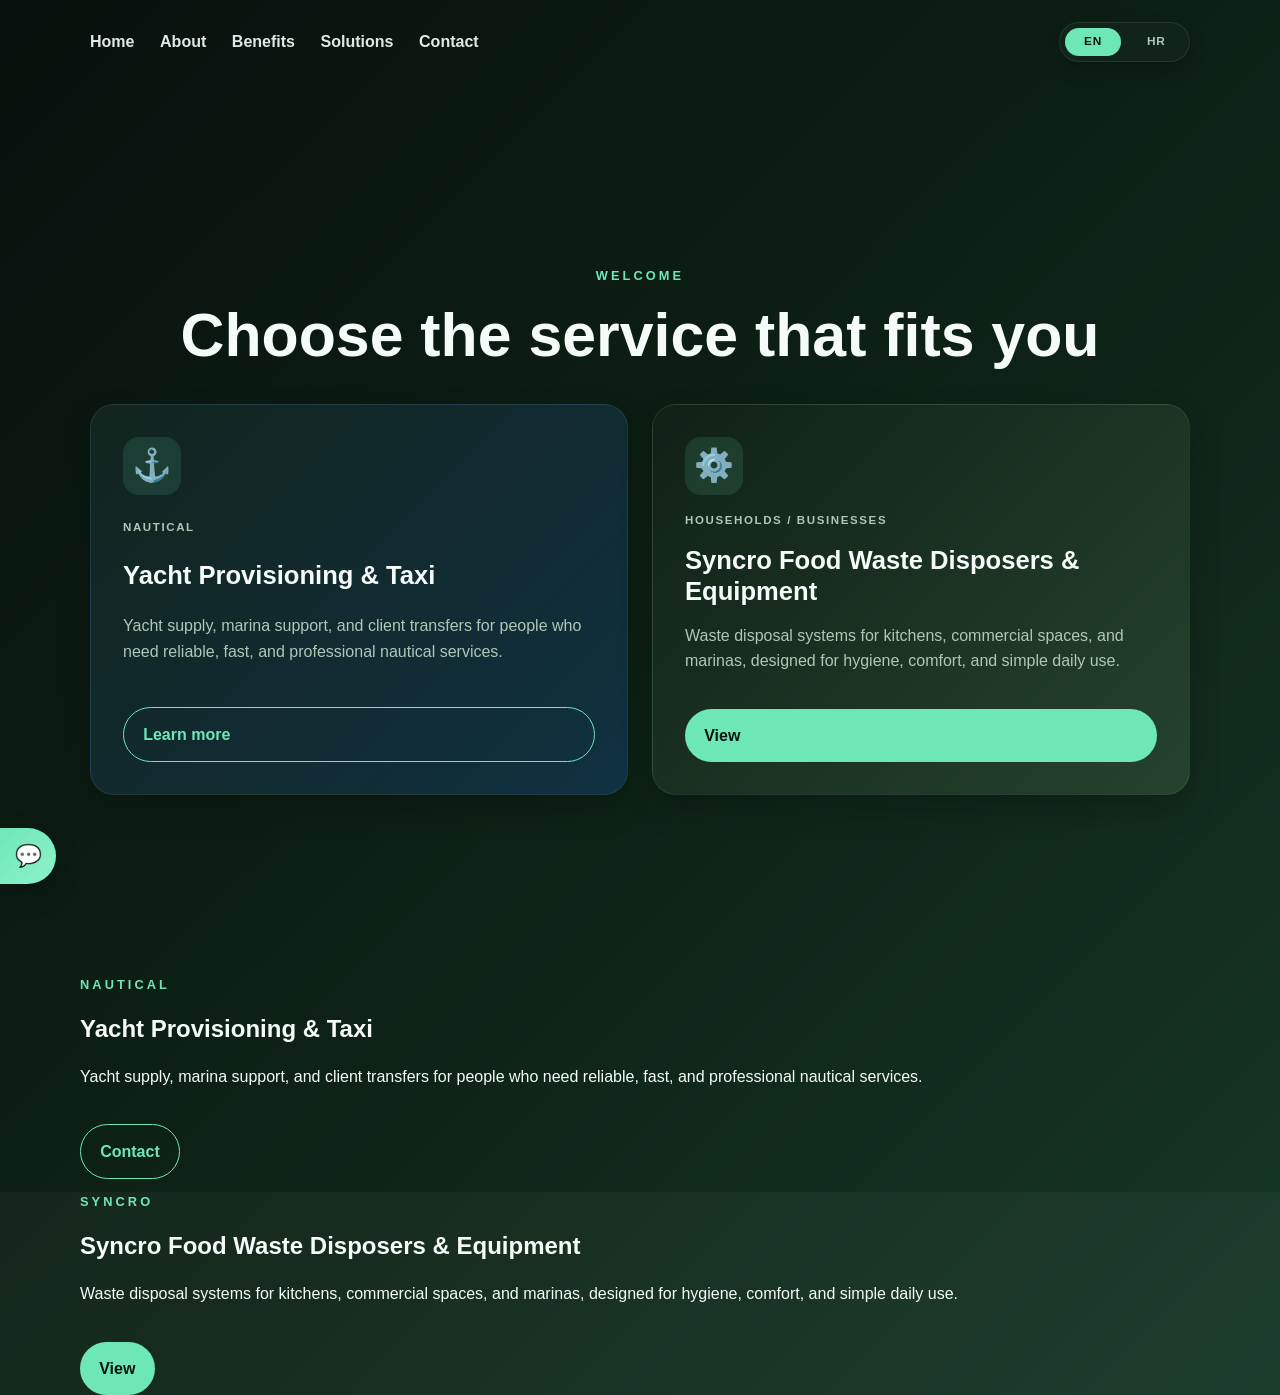
==== commit 5b8866e4: "Update bilingual landing pages and yacht syncro site" ====
--- a/index.html
+++ b/index.html
@@ -5,295 +5,140 @@
     <meta name="viewport" content="width=device-width, initial-scale=1.0" />
     <meta
       name="description"
-      content="synCRO — prodaja i ugradnja sistema za mljevenje i odvod hrane kroz sudoper."
+      content="Galantari nudi Yacht Provisioning & Taxi te Syncro drobilice hrane i opremu za kuhinje, marine i poslovne prostore."
     />
-    <meta http-equiv="refresh" content="0; url=./syncro/" />
-    <link rel="canonical" href="https://galantari.hr/syncro/" />
     <meta http-equiv="Cache-Control" content="no-cache, no-store, must-revalidate" />
     <meta http-equiv="Pragma" content="no-cache" />
     <meta http-equiv="Expires" content="0" />
-    <title>synCRO | Sistemi za mljevenje i odvod hrane</title>
+    <title>Galantari | Yacht Provisioning & Taxi | Syncro</title>
     <link rel="icon" type="image/svg+xml" href="favicon.svg" />
-    <link rel="stylesheet" href="styles.css?v=20260803" />
-    <script src="script.js?v=20260803" defer></script>
+    <link rel="stylesheet" href="styles.css?v=20260822" />
+    <script src="script.js?v=20260822" defer></script>
     <!-- Cloudflare Web Analytics --><script type='module' src='https://static.cloudflareinsights.com/beacon.min.js' data-cf-beacon='{"token": "dd382610104345f1a046fc0c3c94c043"}'></script><!-- End Cloudflare Web Analytics -->
   </head>
-  <body>
-    <header class="hero">
-      <nav class="nav container">
-        <a href="#top" class="brand">synCRO</a>
-        <div class="nav-links">
-          <a href="#o-nama">O nama</a>
-          <a href="#prednosti">Prednosti</a>
-          <a href="#rjesenja">Rješenja</a>
-          <a href="#kontakt">Kontakt</a>
-        </div>
+  <body data-default-lang="en">
+    <div class="topbar">
+      <nav class="landing-nav" aria-label="Main navigation">
+        <a href="#">Home</a>
+        <a href="#about">About</a>
+        <a href="#benefits">Benefits</a>
+        <a href="#solutions">Solutions</a>
+        <a href="#contact">Contact</a>
       </nav>
 
-      <div class="container hero-content" id="top">
-        <div class="hero-copy">
-          <p class="eyebrow">Prodaja i ugradnja</p>
-          <h1>Sustavi za mljevenje i odvod hrane kroz sudoper.</h1>
-          <p>
-            Prodajemo i ugrađujemo pouzdane sustave za drobljenje i odvod hrane,
-            uključujući drobilice i synCRO rješenja za kuhinje, poslovne prostore i marine.
-            Otpadna hrana brzo se nakuplja u kanticama, posebno ljeti, a čestim iznošenjem smeća
-            gubite vrijeme, red i udobnost u svakodnevnom radu.
-          </p>
-          <div class="hero-actions">
-            <a href="#rjesenja" class="btn btn-primary">Pogledaj rješenja</a>
-            <a href="#kontakt" class="btn btn-secondary">Zatraži ponudu</a>
-          </div>
-        </div>
-
-        <div class="hero-card">
-          <h3>Što nudimo</h3>
-          <ul>
-            <li>Prodaja drobilica i sustava</li>
-            <li>Profesionalna ugradnja</li>
-            <li>Prilagođena rješenja za sudoper</li>
-            <li>Podrška i održavanje</li>
-          </ul>
-        </div>
-      </div>
-    </header>
-
-    <main>
-      <div class="floating-video-card" aria-label="Video prikaz synCRO sustava">
-        <div class="floating-video-header">
-          <span>synCRO video</span>
-          <button class="video-toggle-btn" type="button" aria-label="Minimiziraj video">
-            <svg viewBox="0 0 24 24" width="20" height="20" aria-hidden="true">
-              <path d="M6 12h12" stroke="currentColor" stroke-width="2" stroke-linecap="round"/>
-            </svg>
-          </button>
-        </div>
-        <div class="floating-video-body">
-          <video controls playsinline preload="auto" autoplay muted poster="media/syncro-poster.svg">
-            <source src="media/syncro.mp4" type="video/mp4" />
-            Vaš preglednik ne podržava prikaz videa.
-          </video>
-          <div class="video-actions">
-            <button class="video-replay-btn btn btn-secondary" type="button">Reproduciraj ponovno</button>
-          </div>
-        </div>
-      </div>
-
-      <section class="section" id="o-nama">
-        <div class="container section-grid">
-          <div>
-            <p class="eyebrow">O nama</p>
-            <h2>Praktična rješenja za čistiji i uredniji prostor.</h2>
-            <p>
-              Specijalizirani smo za prodaju i ugradnju sustava za mljevenje i odvod hrane kroz sudoper.
-              Naš pristup usmjeren je na kvalitetu, pouzdanost i jednostavnu instalaciju.
-            </p>
-            <p>
-              Jednostavno gulite mrkvu, krumpir i slično direktno u sudoper, a ostatke nakon jela jednostavno prebacujete s tanjura u odvod.
-              Time smanjujete neugodan miris, ubrzavate svakodnevni ritam i održavate kuhinju čistijom i urednijom.
-            </p>
-          </div>
-
-          <div class="info-box">
-            <h3>Zašto odabrati synCRO?</h3>
-            <p>Vršimo savjetovanje, odabir opreme i profesionalnu montažu u jednom tijeku.</p>
-            <div class="stats">
-              <div>
-                <strong>2</strong>
-                <span>2 primjera rješenja</span>
-              </div>
-              <div>
-                <strong>100%</strong>
-                <span>usmjerenost na kvalitetu</span>
-              </div>
-            </div>
+      <div class="lang-switcher" aria-label="Language switcher">
+        <button type="button" class="lang-btn active" data-lang="en" aria-pressed="true" aria-label="English">EN</button>
+        <button type="button" class="lang-btn" data-lang="hr" aria-pressed="false" aria-label="Hrvatski">HR</button>
+      </div>
+    </div>
+
+    <div class="landing-shell">
+      <div class="lang-block landing-header" data-lang="en">
+        <p class="eyebrow">Welcome</p>
+        <h1>Choose the service that fits you</h1>
+      </div>
+
+      <div class="lang-block landing-header hidden" data-lang="hr">
+        <p class="eyebrow">Dobrodošli</p>
+        <h1>Odaberite uslugu koja vam odgovara</h1>
+      </div>
+
+      <div class="choice-grid">
+        <article class="lang-block service-card service-card-nautica" data-lang="en">
+          <div class="service-icon">⚓</div>
+          <p class="service-kicker">Nautical</p>
+          <h2>Yacht Provisioning &amp; Taxi</h2>
+          <p>
+            Yacht supply, marina support, and client transfers for people who need
+            reliable, fast, and professional nautical services.
+          </p>
+          <a href="yacht-provisioning.html" class="btn btn-secondary">Learn more</a>
+        </article>
+
+        <article class="lang-block service-card service-card-nautica hidden" data-lang="hr">
+          <div class="service-icon">⚓</div>
+          <p class="service-kicker">Nautika</p>
+          <h2>Yacht Provisioning &amp; Taxi</h2>
+          <p>
+            Opskrba jahti, podrška marina i transferi za klijente koji trebaju brze,
+            pouzdane i profesionalne nautičke usluge.
+          </p>
+          <a href="yacht-provisioning.html" class="btn btn-secondary">Saznajte više</a>
+        </article>
+
+        <article class="lang-block service-card service-card-syncro" data-lang="en">
+          <div class="service-icon">⚙️</div>
+          <p class="service-kicker">Households / businesses</p>
+          <h2>Syncro Food Waste Disposers &amp; Equipment</h2>
+          <p>
+            Waste disposal systems for kitchens, commercial spaces, and marinas,
+            designed for hygiene, comfort, and simple daily use.
+          </p>
+          <a href="syncro/index.html" class="btn btn-primary">View</a>
+        </article>
+
+        <article class="lang-block service-card service-card-syncro hidden" data-lang="hr">
+          <div class="service-icon">⚙️</div>
+          <p class="service-kicker">Kućanstva / poslovni prostori</p>
+          <h2>Syncro Drobilice Hrane &amp; Oprema</h2>
+          <p>
+            Sustavi za mljevenje i odvod hrane za kuhinje, poslovne prostore i marine,
+            dizajnirani za higijenu, udobnost i jednostavnu svakodnevnu uporabu.
+          </p>
+          <a href="syncro/index.html" class="btn btn-primary">Pogledaj</a>
+        </article>
+      </div>
+    </div>
+
+    <main class="simple-main">
+      <section id="nautica" class="option-panel">
+        <div class="container panel-box">
+          <div class="lang-block" data-lang="en">
+            <p class="eyebrow">Nautical</p>
+            <h2>Yacht Provisioning &amp; Taxi</h2>
+            <p>
+              Yacht supply, marina support, and client transfers for people who need
+              reliable, fast, and professional nautical services.
+            </p>
+            <a href="mailto:syncro@galantari.hr" class="btn btn-secondary">Contact</a>
+          </div>
+          <div class="lang-block hidden" data-lang="hr">
+            <p class="eyebrow">Nautika</p>
+            <h2>Yacht Provisioning &amp; Taxi</h2>
+            <p>
+              Opskrba jahti, marina i klijenata na moru, uključujući transfer i usluge
+              prilagođene zahtjevnim nautičkim potrebama.
+            </p>
+            <a href="mailto:syncro@galantari.hr" class="btn btn-secondary">Kontaktiraj</a>
           </div>
         </div>
       </section>
 
-      <section class="section alt" id="prednosti">
-        <div class="container">
-          <p class="eyebrow">Prednosti</p>
-          <h2>Zašto biste ovo trebali koristiti?</h2>
-          <div class="benefit-grid">
-            <article class="benefit-card">
-              <h3>Manje neugodnog mirisa</h3>
-              <p>Otpadna hrana ne nakuplja se u kanticama i ne zadržava neugodan zadah, osobito ljeti.</p>
-            </article>
-            <article class="benefit-card">
-              <h3>Manje iznošenja smeća</h3>
-              <p>Uštedite vrijeme i energiju, jer više nema potrebe za čestim nošenjem smeća van.</p>
-            </article>
-            <article class="benefit-card">
-              <h3>Brže i jednostavnije čišćenje</h3>
-              <p>Ostatke nakon jela lakše odlažete odmah, a kuhinja ostaje urednija i higijenskija.</p>
-            </article>
-            <article class="benefit-card">
-              <h3>Više komfora u svakodnevnom životu</h3>
-              <p>Jednostavno gulite mrkvu, krumpir i slično direktno u sudoper, bez dodatnog stresa.</p>
-            </article>
-          </div>
-
-          <div class="highlight-box">
-            <div>
-              <p class="eyebrow">Zašto je bolje od obične kante</p>
-              <h3>Jednostavno gulite, odvajate i odlažete bez gomilanja otpada u kuhinji.</h3>
-              <p>Ostatke nakon jela jednostavno prebacujete s tanjura u odvod, a kuhinju održavate čistijom, svježijom i mnogo ugodnijom za svakodnevni rad.</p>
-            </div>
-            <ul>
-              <li>manje smrada i manje pražnjenja kante</li>
-              <li>više reda, higijene i udobnosti</li>
-              <li>brže uklanjanje otpada nakon kuhanja</li>
-              <li>idealno za kućanstva, restorane i marine</li>
-            </ul>
-          </div>
-        </div>
-      </section>
-
-      <section class="section alt" id="rjesenja">
-        <div class="container">
-          <p class="eyebrow">Rješenja</p>
-          <h2>Odaberite idealnu drobilicu ili kompletan synCRO sustav</h2>
-          <div class="cards">
-            <article class="card product-card">
-              <div class="card-visual"></div>
-              <h3>Drobilica A</h3>
-              <p class="product-tag">Za kućanstva i manje prostore</p>
-              <p>Praktično rješenje za svakodnevno mljevenje ostataka hrane, uz jednostavnu uporabu i uredan rad.</p>
-              <ul>
-                <li>kompaktna izvedba</li>
-                <li>brzo i jednostavno čišćenje</li>
-                <li>pogodna za kuhinje i manje objekte</li>
-              </ul>
-            </article>
-
-            <article class="card product-card">
-              <div class="card-visual accent"></div>
-              <h3>Drobilica B</h3>
-              <p class="product-tag">Za veće potrebe i profesionalnu uporabu</p>
-              <p>Naprednija opcija za domove, poslovne prostore i objekte u kojima je potrebno učinkovitije odlaganje otpada.</p>
-              <ul>
-                <li>veća kapacitivnost</li>
-                <li>pouzdaniji rad tijekom duljeg korištenja</li>
-                <li>idealna za veće količine otpada</li>
-              </ul>
-            </article>
-
-            <article class="card product-card featured">
-              <div class="card-visual dark"></div>
-              <h3>synCRO</h3>
-              <p class="product-tag">Kompletan sustav za mljevenje i odvod</p>
-              <p>Sustav synCRO za mljevenje i odvod hrane kroz sudoper, prilagođen jednostavnoj instalaciji, pouzdanom radu i većoj udobnosti u kuhinji.</p>
-              <ul>
-                <li>kompletno rješenje za kuhinje i objekte</li>
-                <li>udobno i higijenski</li>
-                <li>prilagodljivo prema prostoru i potrebama</li>
-              </ul>
-            </article>
-          </div>
-        </div>
-      </section>
-
-      <section class="section">
-        <div class="container">
-          <p class="eyebrow">Tko koristi</p>
-          <h2>Idealno za kućanstva, restorane, kafiće i marine</h2>
-          <div class="steps">
-            <div class="step">
-              <h3>Kućanstva</h3>
-              <p>Za svakodnevno kuhanje, manje smeća i lakše održavanje kuhinje.</p>
-            </div>
-            <div class="step">
-              <h3>Restorani i kafići</h3>
-              <p>Za brže odlaganje ostataka i uredniji radni prostor.</p>
-            </div>
-            <div class="step">
-              <h3>Marine i poslovni prostori</h3>
-              <p>Za pouzdano i praktično rješenje gdje je prostor i higijena važan faktor.</p>
-            </div>
-          </div>
-        </div>
-      </section>
-
-      <section class="section alt">
-        <div class="container quote-strip">
-          <div class="quote-copy">
-            <p class="eyebrow">Zašto se odlučiti</p>
-            <h2>Ugradnja, savjet i rješenje u jednom koraku.</h2>
-            <p>Pomozimo vam odabrati najbolju opciju za vaš prostor i osigurati da sustav radi pouzdano, tiho i bez komplikacija.</p>
-          </div>
-          <div class="quote-badges">
-            <div class="badge">🧰 Profesionalna ugradnja</div>
-            <div class="badge">🧼 Veća higijena kuhinje</div>
-            <div class="badge">⚙️ Pouzdano rješenje</div>
-          </div>
-        </div>
-      </section>
-
-      <section class="section">
-        <div class="container offer-box">
-          <div>
-            <p class="eyebrow">Ponuda</p>
-            <h2>Želite li dobiti preporuku i ponudu za svoj prostor?</h2>
-            <p>Pošaljite nam kratku poruku, a mi ćemo vam predložiti najbolje rješenje za kuhinju, poslovni prostor ili marine.</p>
-          </div>
-          <a href="mailto:kontakt@syncro.hr" class="btn btn-primary">Zatraži ponudu</a>
-        </div>
-      </section>
-
-      <section class="section">
-        <div class="container">
-          <p class="eyebrow">Ugradnja</p>
-          <h2>Kako izgleda suradnja</h2>
-          <div class="steps">
-            <div class="step">
-              <h3>1. Savjetovanje</h3>
-              <p>Odaberemo prikladno rješenje prema prostoru i potrebama korisnika.</p>
-            </div>
-            <div class="step">
-              <h3>2. Montaža</h3>
-              <p>Profesionalno postavljamo sustav i provjeravamo funkcionalnost.</p>
-            </div>
-            <div class="step">
-              <h3>3. Podrška</h3>
-              <p>Ostajemo dostupni za održavanje, nadogradnju i buduće potrebe.</p>
-            </div>
-          </div>
-        </div>
-      </section>
-
-      <section class="section cta-section">
-        <div class="container cta-box">
-          <div>
-            <p class="eyebrow">Kontakt</p>
-            <h2>Spremni smo pomoći vam s odabirom i ugradnjom.</h2>
-            <p>
-              Ako želite razgovarati o rješenju za svoj prostor, pošaljite nam poruku, a mi ćemo pripremiti ponudu.
-            </p>
-          </div>
-          <a href="mailto:kontakt@syncro.hr" class="btn btn-secondary">Pošalji poruku</a>
+      <section id="syncro" class="option-panel alt">
+        <div class="container panel-box">
+          <div class="lang-block" data-lang="en">
+            <p class="eyebrow">Syncro</p>
+            <h2>Syncro Food Waste Disposers &amp; Equipment</h2>
+            <p>
+              Waste disposal systems for kitchens, commercial spaces, and marinas,
+              designed for hygiene, comfort, and simple daily use.
+            </p>
+            <a href="syncro/index.html" class="btn btn-primary">View</a>
+          </div>
+          <div class="lang-block hidden" data-lang="hr">
+            <p class="eyebrow">Syncro</p>
+            <h2>Syncro Drobilice Hrane &amp; Oprema</h2>
+            <p>
+              Sustavi za mljevenje i odvod hrane kroz sudoper za kuhinje, poslovne
+              prostore i marine, s naglaskom na higijenu i jednostavnu uporabu.
+            </p>
+            <a href="syncro/index.html" class="btn btn-primary">Pogledaj</a>
+          </div>
         </div>
       </section>
     </main>
 
-    <footer class="footer" id="kontakt">
-      <div class="container footer-content">
-        <div>
-          <h3>Galantari</h3>
-          <p>Obrt za usluge</p>
-          <p>vl. Bruno Vujević</p>
-          <p>Hercegovačka 26</p>
-          <p>21000 Split</p>
-        </div>
-        <div>
-          <h4>Kontakt</h4>
-          <p><a href="mailto:syncro@galantari.hr">syncro@galantari.hr</a></p>
-          <p><a href="tel:+385919208273">+385 91 9208 273</a></p>
-          <p><a href="https://wa.me/385919208273" target="_blank" rel="noopener">WhatsApp</a></p>
-        </div>
-      </div>
-    </footer>
-<div id="chat-widget">
+    <div id="chat-widget">
       <div id="chat-panel" aria-hidden="true">
         <div id="chat-header">
           <strong>Galantari pomoćnik</strong>
@@ -309,7 +154,8 @@
       </div>
       <button id="chat-toggle" type="button" aria-label="Otvori chat">💬</button>
     </div>
-<script>
+
+    <script>
       const chatWidget = document.getElementById('chat-widget');
       const chatToggle = document.getElementById('chat-toggle');
       const chatPanel = document.getElementById('chat-panel');
@@ -318,20 +164,17 @@
       const chatInput = document.getElementById('chat-input');
       const chatSend = document.getElementById('chat-send');
 
-const botKnowledge = [
+      const botKnowledge = [
         { keys: ['pozdrav', 'bok', 'zdravo', 'dobar dan', 'hi', 'hello', 'pomoći', 'pomoci'], answer: 'Pozdrav! Ja sam vaš Galantari asistent. Tu sam da vam pomognem otkriti kako synCRO usitnjivač može vašu kuhinju učiniti čišćom, mirisnijom i praktičnijom! O čemu biste željeli saznati više?' },
-        { keys: ['cijen', 'cena', 'košta', 'kosta', 'euro', 'pric', 'uplata', 'plać', 'plac'], answer: 'Cijene s kompletnom profesionalnom montažom kreću se od cca 500 €, ovisno o vrsti sudopera i potrebnoj prilagodbi. To je dugoročna investicija u čistu kuhinju bez smrada i bez čestog iznošenja smeća. Za točnu procjenu, slobodno nam se javite!' },
-        { keys: ['sigurn', 'prst', 'djec', 'djece', 'ostric', 'nož', 'noz', 'centrifug', 'membran', 'opas'], answer: 'synCRO je 100% siguran za korištenje i za prste! Uređaj nema opasne oštrice ni noževe — umjesto toga koristi centrifugalnu silu koja potiskuje hranu kroz sigurne membrane. Bez straha ga mogu koristiti svi u kućanstvu.' },
-        { keys: ['struj', 'kabl', 'elektri', 'mokre', 'mokri', 'voda', 'prekida', 'zračni', 'zracni', 'udar', 'pali', 'kako se pali'], answer: 'Potpuno ste sigurni čak i ako gumb pritišćete mokrim rukama! synCRO koristi pametni zračni prekidač (pneumatski pritisak), tako da strujnog kabela nema blizu vode i nema nikakvog rizika od strujnog udara.' },
-        { keys: ['gara', 'jamst', 'pokvar', 'trajn', 'godin'], answer: 'Uz synCRO dobivate ukupno 2 godine mira (1+1 godina garancije). Naši sustavi su iznimno pouzdani, dugotrajni i napravljeni za svakodnevni rad bez komplikacija.' },
-        { keys: ['ugrad', 'monta', 'instal', 'postupak', 'traje', 'kako izgleda'], answer: 'Sve rješavamo po principu "ključ u ruke": 1. Savjetovanje (odaberemo idealan model), 2. Profesionalna montaža (brzo i bez nereda) i 3. Podrška i održavanje. Vi samo uživate u novom komforu!' },
-        { keys: ['prednost', 'zašto', 'zasto', 'kupio', 'dobivam', 'kanta', 'kante', 'benefit'], answer: 'Uz synCRO zaboravite na neugodne mirise iz kante, nakupljanje bakterija i osice/muhe ljeti. Gulite povrće direktno u sudoper, a ostatke s tanjura prebacite u odvod – brzo, higijenski i super jednostavno!' },
-        { keys: ['mljeti', 'usitnjav', 'kosti', 'ljusk', 'što se smije', 'sto se smije'], answer: 'synCRO bez problema usitnjava voće, povrće, ljuske jaja, manje kosti peradi i ribe, te sve meke ostatke hrane. Ne preporučuje se ubacivanje plastike, stakla, velikih goveđih kostiju i izrazito vlaknastih materijala.' },
-        { keys: ['začep', 'zacep', 'cijev', 'odvod', 'stopa', 'štop'], answer: 'Bez brige, synCRO usitnjava hranu na mikročestice koje tekućina lako ispire, čime se zapravo smanjuje rizik od začepljenja cijevi u usporedbi s klasičnim usipavanjem masti i komada hrane u odvod.' },
-        { keys: ['buč', 'buc', 'glasno', 'zvuk', 'tih', 'buka'], answer: 'synCRO je vrhunski izoliran i radi iznimno tiho. Zvuk usitnjavanja traje svega nekoliko sekundi, tako da ne ometa ukućane ni u otvorenim kuhinjama.' },
-        { keys: ['sudoper', 'kompatib', 'odgovara', 'inox', 'granit', 'standard'], answer: 'synCRO se može ugraditi na većinu standardnih sudopera (i inox i granitne). Prilikom montaže po potrebi radimo manje prilagodbe kako bi sve sjedalo savršeno.' },
-{ keys: ['kontakt', 'telefon', 'broj', 'email', 'mail', 'whatsapp', 'gdje', 'adresa', 'split', 'nalazit'], answer: 'Stojimo vam na raspolaganju! Kontaktirajte nas na syncro@galantari.hr, pozivom ili WhatsAppom na +385 91 9208 273. Nalazimo se u Splitu (Hercegovačka 26), a terenski radimo po dogovoru.' },
-        { keys: ['održav', 'odrzav', 'čistit', 'cistit', 'čišćenje', 'ciscenje', 'čisćenje', 'ciscenju', 'održavanje', 'odrzavanje', 'čistiti sustav', 'cistiti sustav', 'kako očistiti', 'kako ocistiti', 'kako održavati', 'kako odrzavati'], answer: 'Evo kako jednostavno održavati i čistiti sustav:\n\n1. NAKON KORIŠTENJA:\nPusti hladnu vodu 20–30 sekundi dok mlin radi. Nakon što prestaneš ubacivati hranu, ostavi vodu još 10–15 sekundi. Hladna voda je bolja od tople jer masnoće ostaju čvršće i lakše ih voda odnese dalje, umjesto da se otope pa zalijepe dublje u cijevima.\n\n2. JEDNOM TJEDNO:\nUbaci nekoliko kockica leda u mlin i pusti hladnu vodu. Led pomaže očistiti unutarnje površine mlina i održavati brusne elemente čistima. Možeš dodati i koru limuna ili naranče u manjim komadima – prvenstveno za miris i svježinu.\n\n3. ZA ČIŠĆENJE CIJEVI:\nPovremeno napuni sudoper s malo vode, uključi mlin i pusti vodu da brzo prođe kroz mlin i odvod. Ponovi jednom ili dvaput. To je korisnije za ispiranje sustava nego agresivna kemija.' }
+        { keys: ['cijen', 'cena', 'košta', 'kosta', 'euro', 'price', 'uplata', 'plać', 'plac'], answer: 'Cijene s kompletnom profesionalnom montažom kreću se od cca 500 €, ovisno o vrsti sudopera i potrebnoj prilagodbi. Za točnu procjenu, slobodno nam se javite!' },
+        { keys: ['sigurn', 'prst', 'djec', 'djece', 'ostric', 'nož', 'noz', 'centrifug', 'membran', 'opas'], answer: 'synCRO je 100% siguran za korištenje i za prste! Uređaj nema opasne oštrice ni noževe — koristi centrifugalnu silu i sigurne membrane.' },
+        { keys: ['struj', 'kabl', 'elektri', 'mokre', 'mokri', 'voda', 'prekida', 'zračni', 'zracni', 'udar', 'pali'], answer: 'synCRO koristi pametni zračni prekidač, tako da nema strujnog kabela blizu vode i nije prisutan rizik od strujnog udara.' },
+        { keys: ['gara', 'jamst', 'pokvar', 'trajn', 'godin'], answer: 'Uz synCRO dobivate 2 godine mira (1+1 godina garancije). Sustavi su iznimno pouzdani i napravljeni za svakodnevni rad.' },
+        { keys: ['ugrad', 'monta', 'instal', 'postupak', 'traje', 'kako izgleda'], answer: 'Sve rješavamo po principu ključ u ruke: savjetovanje, profesionalna montaža i podrška nakon instalacije.' },
+        { keys: ['prednost', 'zašto', 'zasto', 'kupio', 'dobivam', 'kanta', 'kante', 'benefit'], answer: 'Uz synCRO zaboravite na neugodne mirise iz kante, nakupljanje bakterija i osice/muhe ljeti. Gulite povrće direktno u sudoper i odlažete ostatke bez problema.' },
+        { keys: ['začep', 'zacep', 'cijev', 'odvod', 'stopa', 'štop'], answer: 'synCRO usitnjava hranu na mikročestice koje voda lako ispire, pa je rizik od začepljenja cijevi smanjen u odnosu na klasično odlaganje komada hrane.' },
+        { keys: ['kontakt', 'telefon', 'broj', 'email', 'mail', 'whatsapp', 'gdje', 'adresa', 'split', 'nalazit'], answer: 'Kontaktirajte nas na syncro@galantari.hr ili na +385 91 9208 273. Nalazimo se u Splitu, Hercegovačka 26.' },
+        { keys: ['održav', 'odrzav', 'čistit', 'cistit', 'čišćenje', 'ciscenje', 'kako očistiti', 'kako ocistiti'], answer: 'Nakon korištenja pusti hladnu vodu 20–30 sekundi, a jednom tjedno možeš ubaciti nekoliko kockica leda i kratko pustiti vodu da očisti unutarnje površine.' }
       ];
 
       const fallback = 'Hvala na pitanju! Za detaljnije informacije kontaktirajte nas na syncro@galantari.hr ili +385 91 9208 273.';
--- a/styles.css
+++ b/styles.css
@@ -64,6 +64,267 @@
 .nav-links a:hover,
 .footer a:hover {
   color: var(--accent);
+}
+
+.lang-switcher {
+  display: inline-flex;
+  align-items: center;
+  gap: 0.45rem;
+  padding: 0.3rem;
+  border-radius: 999px;
+  background: rgba(19, 38, 30, 0.82);
+  border: 1px solid rgba(255, 255, 255, 0.08);
+  box-shadow: 0 8px 18px rgba(0, 0, 0, 0.18);
+}
+
+.lang-btn {
+  border: none;
+  border-radius: 999px;
+  background: transparent;
+  color: var(--muted);
+  padding: 0.5rem 0.9rem;
+  min-width: 56px;
+  display: inline-flex;
+  align-items: center;
+  justify-content: center;
+  font-size: 0.74rem;
+  line-height: 1;
+  letter-spacing: 0.06em;
+  font-weight: 700;
+  cursor: pointer;
+  transition: all 0.2s ease;
+}
+
+.lang-btn.active {
+  background: var(--accent);
+  color: #05140c;
+}
+
+.topbar {
+  display: flex;
+  align-items: center;
+  justify-content: space-between;
+  gap: 1rem;
+  width: min(1100px, calc(100% - 2rem));
+  margin: 0 auto;
+  padding-top: 1.4rem;
+}
+
+.landing-nav {
+  display: flex;
+  align-items: center;
+  gap: 1.6rem;
+  flex-wrap: wrap;
+  font-weight: 600;
+}
+
+.landing-nav a {
+  color: var(--text);
+  opacity: 0.92;
+}
+
+.landing-nav a:hover {
+  color: var(--accent);
+}
+
+.lang-block.hidden {
+  display: none !important;
+}
+
+.landing-shell {
+  min-height: 100vh;
+  display: flex;
+  flex-direction: column;
+  justify-content: center;
+  width: min(1100px, calc(100% - 2rem));
+  margin: 0 auto;
+  padding: 3.5rem 0 2rem;
+}
+
+.landing-header {
+  text-align: center;
+  margin-bottom: 2rem;
+}
+
+.landing-header h1 {
+  margin: 0.4rem 0 0;
+  font-size: clamp(2rem, 5vw, 3.8rem);
+}
+
+.choice-grid {
+  display: grid;
+  grid-template-columns: repeat(2, minmax(260px, 1fr));
+  gap: 1.5rem;
+}
+
+.service-card {
+  display: flex;
+  flex-direction: column;
+  justify-content: space-between;
+  gap: 1rem;
+  padding: 2rem;
+  border-radius: 24px;
+  border: 1px solid rgba(255, 255, 255, 0.08);
+  background: rgba(19, 38, 30, 0.88);
+  box-shadow: 0 14px 32px rgba(0, 0, 0, 0.2);
+}
+
+.service-card-nautica {
+  background: linear-gradient(135deg, rgba(19, 38, 30, 0.94), rgba(17, 52, 74, 0.85));
+}
+
+.service-card-syncro {
+  background: linear-gradient(135deg, rgba(17, 34, 24, 0.96), rgba(39, 69, 48, 0.92));
+}
+
+.service-icon {
+  font-size: 2rem;
+  width: 58px;
+  height: 58px;
+  display: grid;
+  place-items: center;
+  border-radius: 16px;
+  background: rgba(110, 231, 183, 0.12);
+}
+
+.service-kicker {
+  margin: 0;
+  text-transform: uppercase;
+  letter-spacing: 0.14em;
+  color: var(--accent);
+  font-weight: 700;
+  font-size: 0.72rem;
+}
+
+.service-card h2 {
+  margin: 0;
+  font-size: clamp(1.6rem, 2vw, 2.2rem);
+}
+
+.service-card p {
+  margin: 0;
+  color: var(--muted);
+}
+
+.subpage-body {
+  min-height: 100vh;
+}
+
+.subpage-header {
+  padding: 1.2rem 0 0;
+}
+
+.subpage-nav {
+  display: flex;
+  justify-content: space-between;
+  align-items: center;
+  gap: 1rem;
+  flex-wrap: wrap;
+}
+
+.subpage-main {
+  padding-bottom: 4rem;
+}
+
+.subpage-hero {
+  padding: 4rem 0 2rem;
+}
+
+.subpage-hero h1 {
+  max-width: 760px;
+  margin: 0.5rem 0 1rem;
+}
+
+.subpage-hero p {
+  max-width: 760px;
+  color: var(--muted);
+  font-size: 1.05rem;
+}
+
+.subpage-grid {
+  display: grid;
+  grid-template-columns: repeat(3, minmax(220px, 1fr));
+  gap: 1.25rem;
+  margin-top: 2rem;
+}
+
+.subpage-card {
+  padding: 1.5rem;
+  border-radius: 20px;
+  background: rgba(19, 38, 30, 0.88);
+  border: 1px solid rgba(255, 255, 255, 0.08);
+  box-shadow: 0 12px 32px rgba(0, 0, 0, 0.2);
+}
+
+.subpage-card h3 {
+  margin-top: 0.8rem;
+  margin-bottom: 0.6rem;
+}
+
+.subpage-card p,
+.subpage-card li {
+  color: var(--muted);
+}
+
+.subpage-card ul {
+  margin: 0.8rem 0 0;
+  padding-left: 1.1rem;
+}
+
+.subpage-process {
+  display: grid;
+  grid-template-columns: repeat(3, minmax(220px, 1fr));
+  gap: 1.25rem;
+}
+
+.process-step {
+  padding: 1.5rem;
+  border-radius: 18px;
+  background: rgba(255, 255, 255, 0.03);
+  border: 1px solid rgba(255, 255, 255, 0.06);
+}
+
+.process-step .step-number {
+  display: inline-flex;
+  align-items: center;
+  justify-content: center;
+  width: 34px;
+  height: 34px;
+  border-radius: 50%;
+  background: rgba(110, 231, 183, 0.12);
+  color: var(--accent);
+  font-weight: 700;
+  margin-bottom: 0.8rem;
+}
+
+.contact-strip {
+  display: flex;
+  justify-content: space-between;
+  gap: 2rem;
+  align-items: center;
+  padding: 2rem;
+  border-radius: 24px;
+  background: linear-gradient(135deg, rgba(110, 231, 183, 0.12), rgba(19, 38, 30, 0.9));
+  border: 1px solid rgba(110, 231, 183, 0.2);
+  flex-wrap: wrap;
+}
+
+.contact-strip p {
+  color: var(--muted);
+  max-width: 700px;
+  white-space: normal;
+}
+
+.contact-strip a {
+  white-space: nowrap;
+}
+
+@media (max-width: 860px) {
+  .choice-grid,
+  .subpage-grid,
+  .subpage-process {
+    grid-template-columns: 1fr;
+  }
 }
 
 .hero-content {
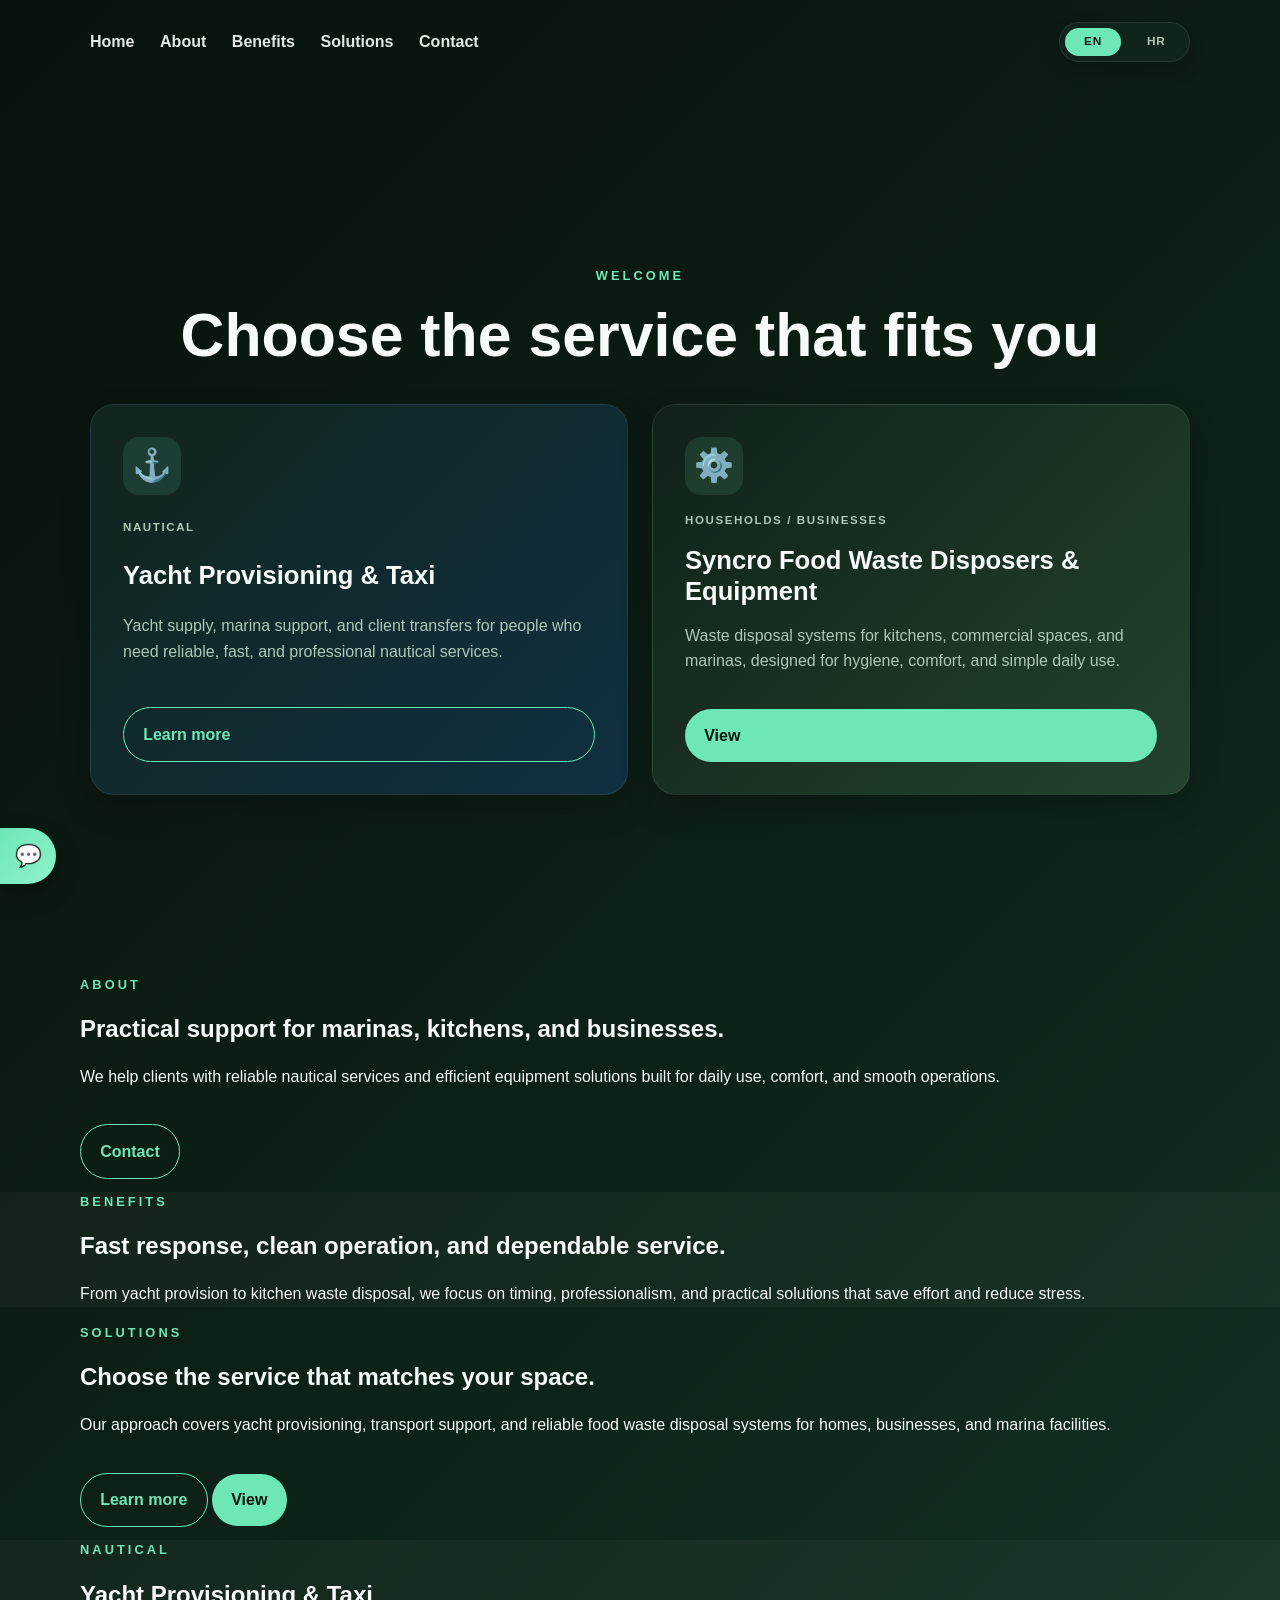
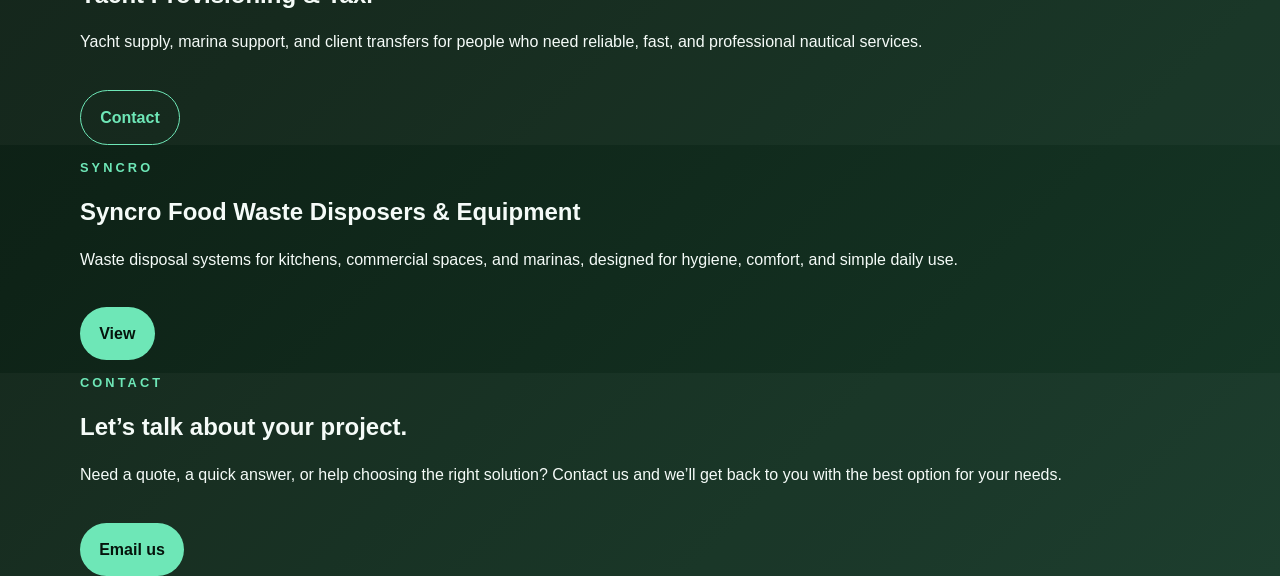
==== commit 28d78a18: "Fix language switcher and CTA mail links" ====
--- a/index.html
+++ b/index.html
@@ -1,5 +1,5 @@
 <!DOCTYPE html>
-<html lang="hr">
+<html lang="en">
   <head>
     <meta charset="UTF-8" />
     <meta name="viewport" content="width=device-width, initial-scale=1.0" />
@@ -19,11 +19,11 @@
   <body data-default-lang="en">
     <div class="topbar">
       <nav class="landing-nav" aria-label="Main navigation">
-        <a href="#">Home</a>
-        <a href="#about">About</a>
-        <a href="#benefits">Benefits</a>
-        <a href="#solutions">Solutions</a>
-        <a href="#contact">Contact</a>
+        <a href="#" data-i18n="nav.home">Home</a>
+        <a href="#about" data-i18n="nav.about">About</a>
+        <a href="#benefits" data-i18n="nav.benefits">Benefits</a>
+        <a href="#solutions" data-i18n="nav.solutions">Solutions</a>
+        <a href="#contact" data-i18n="nav.contact">Contact</a>
       </nav>
 
       <div class="lang-switcher" aria-label="Language switcher">
@@ -91,7 +91,76 @@
     </div>
 
     <main class="simple-main">
-      <section id="nautica" class="option-panel">
+      <section id="about" class="option-panel">
+        <div class="container panel-box">
+          <div class="lang-block" data-lang="en">
+            <p class="eyebrow">About</p>
+            <h2>Practical support for marinas, kitchens, and businesses.</h2>
+            <p>
+              We help clients with reliable nautical services and efficient equipment
+              solutions built for daily use, comfort, and smooth operations.
+            </p>
+            <a href="mailto:syncro@galantari.hr" class="btn btn-secondary">Contact</a>
+          </div>
+          <div class="lang-block hidden" data-lang="hr">
+            <p class="eyebrow">O nama</p>
+            <h2>Praktična podrška za marine, kuhinje i poslovne prostore.</h2>
+            <p>
+              Pomažemo klijentima s pouzdanim nautičkim uslugama i učinkovitom opremom
+              dizajniranim za svakodnevnu uporabu, udobnost i nesmetan rad.
+            </p>
+            <a href="mailto:syncro@galantari.hr" class="btn btn-secondary">Kontaktiraj</a>
+          </div>
+        </div>
+      </section>
+
+      <section id="benefits" class="option-panel alt">
+        <div class="container panel-box">
+          <div class="lang-block" data-lang="en">
+            <p class="eyebrow">Benefits</p>
+            <h2>Fast response, clean operation, and dependable service.</h2>
+            <p>
+              From yacht provision to kitchen waste disposal, we focus on timing,
+              professionalism, and practical solutions that save effort and reduce stress.
+            </p>
+          </div>
+          <div class="lang-block hidden" data-lang="hr">
+            <p class="eyebrow">Prednosti</p>
+            <h2>Brz odgovor, uredan rad i pouzdana usluga.</h2>
+            <p>
+              Od opskrbe jahti do odlaganja hrane u kuhinji, fokusiramo se na rokovе,
+              profesionalnost i praktična rješenja koja štede vrijeme i smanjuju stres.
+            </p>
+          </div>
+        </div>
+      </section>
+
+      <section id="solutions" class="option-panel">
+        <div class="container panel-box">
+          <div class="lang-block" data-lang="en">
+            <p class="eyebrow">Solutions</p>
+            <h2>Choose the service that matches your space.</h2>
+            <p>
+              Our approach covers yacht provisioning, transport support, and reliable food
+              waste disposal systems for homes, businesses, and marina facilities.
+            </p>
+            <a href="yacht-provisioning.html" class="btn btn-secondary">Learn more</a>
+            <a href="syncro/index.html" class="btn btn-primary">View</a>
+          </div>
+          <div class="lang-block hidden" data-lang="hr">
+            <p class="eyebrow">Rješenja</p>
+            <h2>Odaberite uslugu koja odgovara vašem prostoru.</h2>
+            <p>
+              Naš pristup obuhvaća opskrbu jahti, podršku u prijevozu i pouzdane sustave
+              za mljevenje hrane za kuće, poslovne prostore i marine.
+            </p>
+            <a href="yacht-provisioning.html" class="btn btn-secondary">Saznajte više</a>
+            <a href="syncro/index.html" class="btn btn-primary">Pogledaj</a>
+          </div>
+        </div>
+      </section>
+
+      <section id="nautica" class="option-panel alt">
         <div class="container panel-box">
           <div class="lang-block" data-lang="en">
             <p class="eyebrow">Nautical</p>
@@ -114,7 +183,7 @@
         </div>
       </section>
 
-      <section id="syncro" class="option-panel alt">
+      <section id="syncro" class="option-panel">
         <div class="container panel-box">
           <div class="lang-block" data-lang="en">
             <p class="eyebrow">Syncro</p>
@@ -133,6 +202,29 @@
               prostore i marine, s naglaskom na higijenu i jednostavnu uporabu.
             </p>
             <a href="syncro/index.html" class="btn btn-primary">Pogledaj</a>
+          </div>
+        </div>
+      </section>
+
+      <section id="contact" class="option-panel alt">
+        <div class="container panel-box">
+          <div class="lang-block" data-lang="en">
+            <p class="eyebrow">Contact</p>
+            <h2>Let’s talk about your project.</h2>
+            <p>
+              Need a quote, a quick answer, or help choosing the right solution? Contact us
+              and we’ll get back to you with the best option for your needs.
+            </p>
+            <a href="mailto:syncro@galantari.hr?subject=Quote%20request&body=Hello%2C%20I%20would%20like%20to%20request%20a%20quote%20for%20a%20solution%20for%20my%20space.%0A%0APlease%20send%20me%20more%20details.%0A%0AThank%20you." class="btn btn-primary">Email us</a>
+          </div>
+          <div class="lang-block hidden" data-lang="hr">
+            <p class="eyebrow">Kontakt</p>
+            <h2>Razgovarajmo o vašem projektu.</h2>
+            <p>
+              Trebate ponudu, brzi odgovor ili savjet za pravilno rješenje? Javite nam se,
+              a mi ćemo vam preporučiti najprikladniju opciju.
+            </p>
+            <a href="mailto:syncro@galantari.hr?subject=Zahtjev%20za%20ponudu&body=Pozdrav%2C%20%C5%BEelio%2F-bih%20zatra%C5%BEiti%20ponudu%20za%20rje%C5%A1enje%20za%20moj%20prostor.%0A%0AMo%C5%BEete%20li%20mi%20poslati%20vi%C5%A1e%20informacija%3F%0A%0AHvala." class="btn btn-primary">Pošaljite mail</a>
           </div>
         </div>
       </section>
